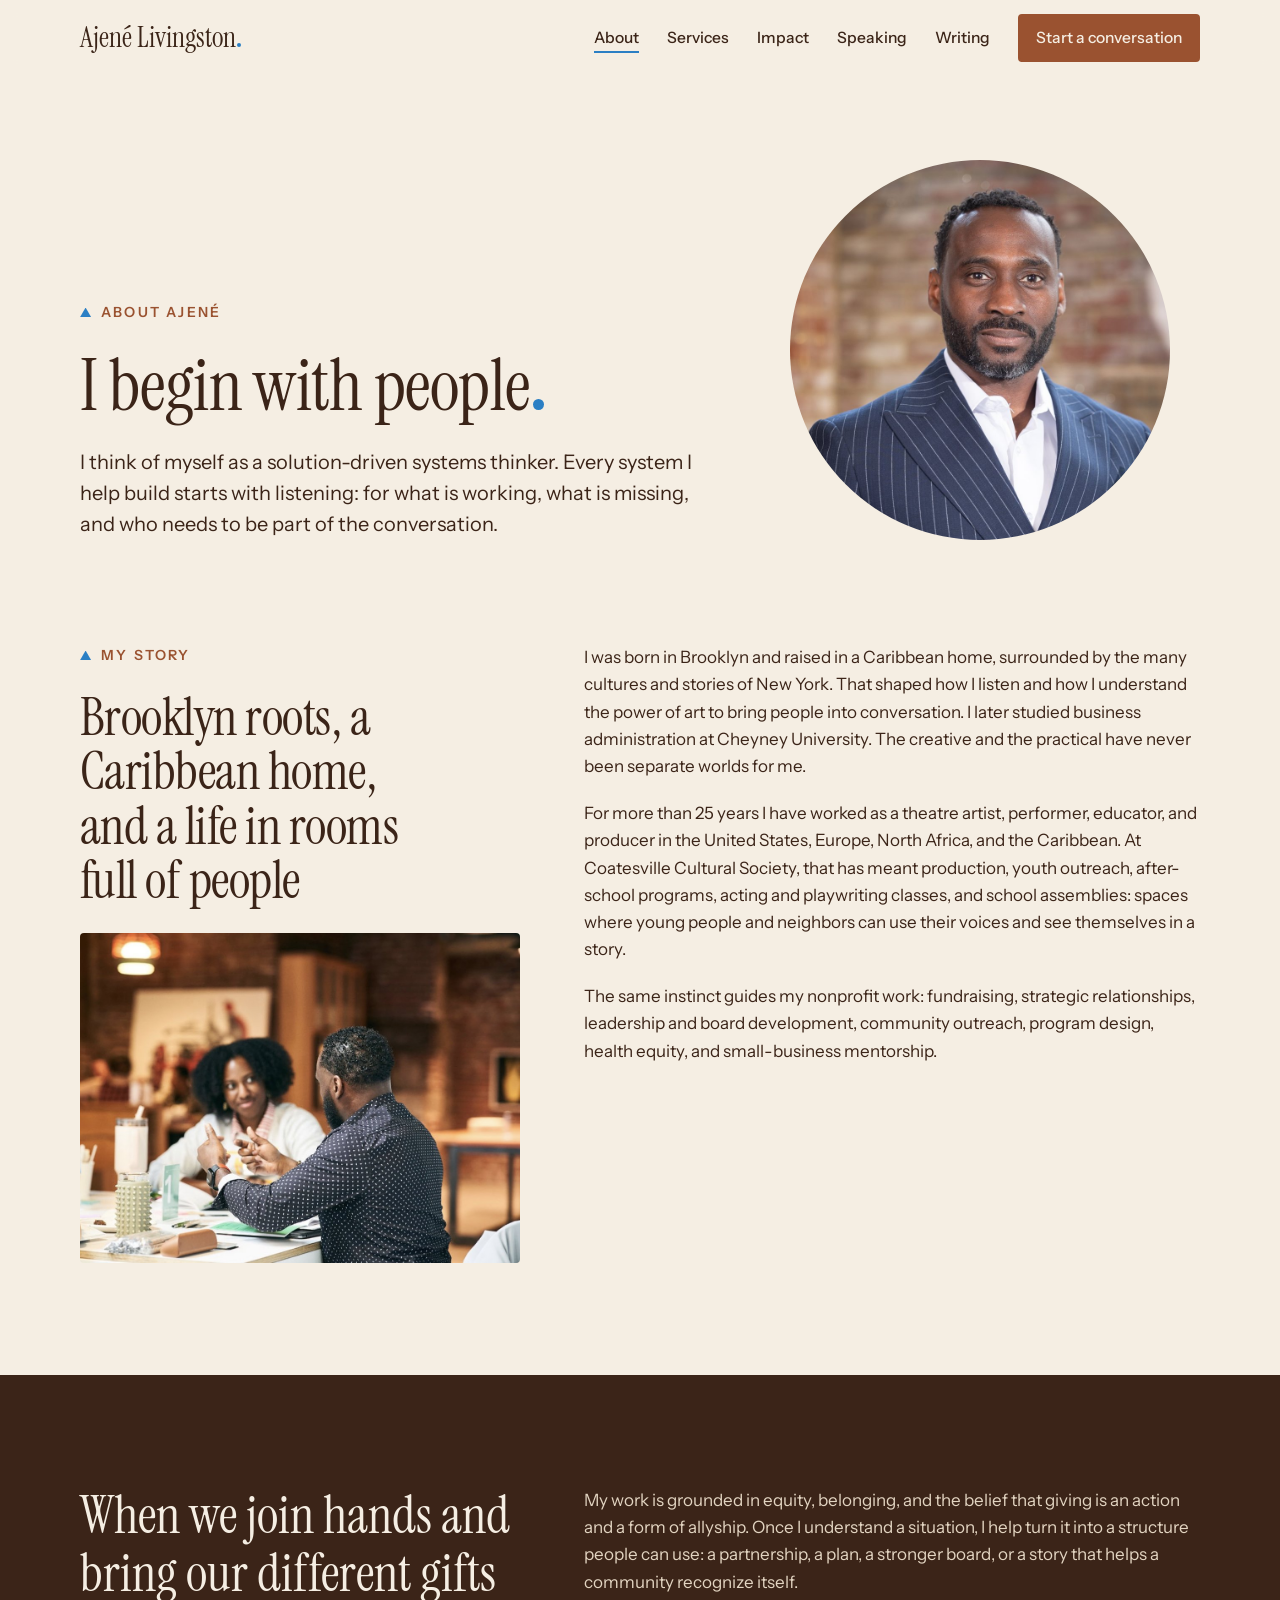
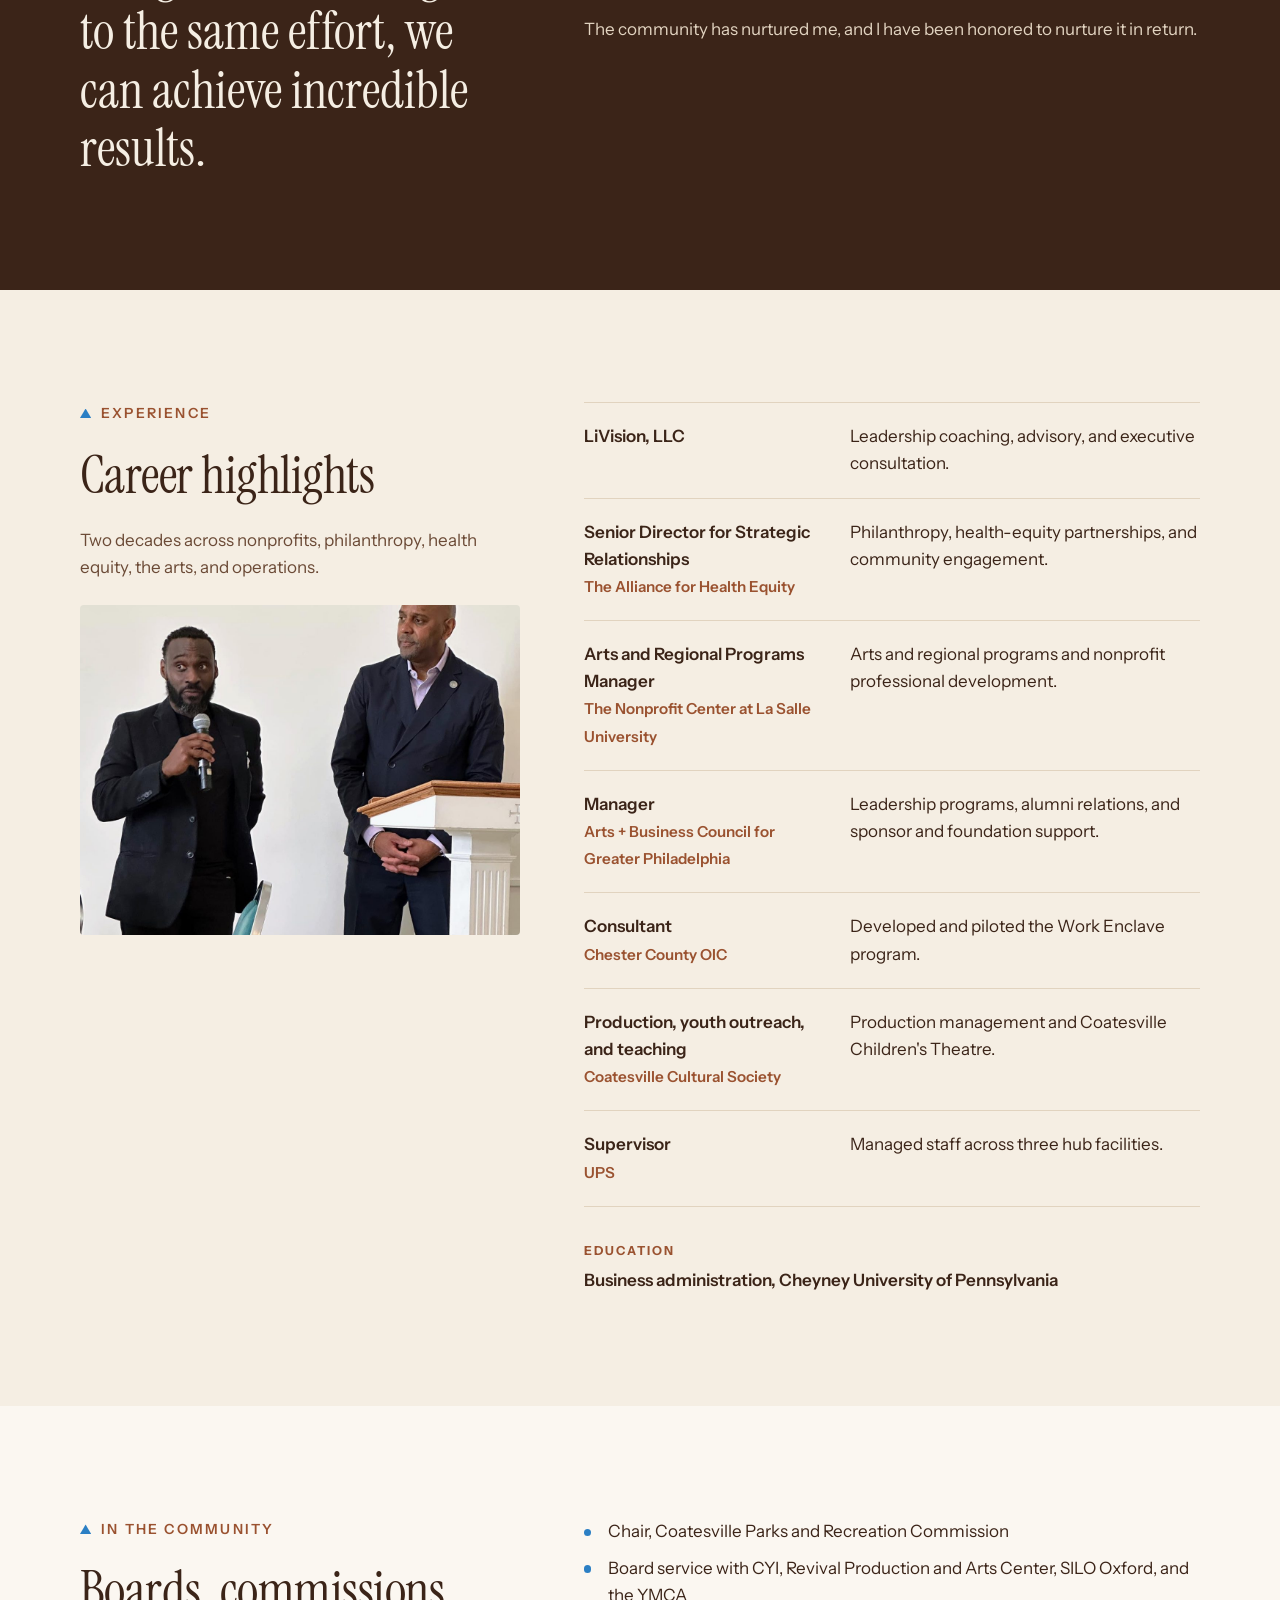
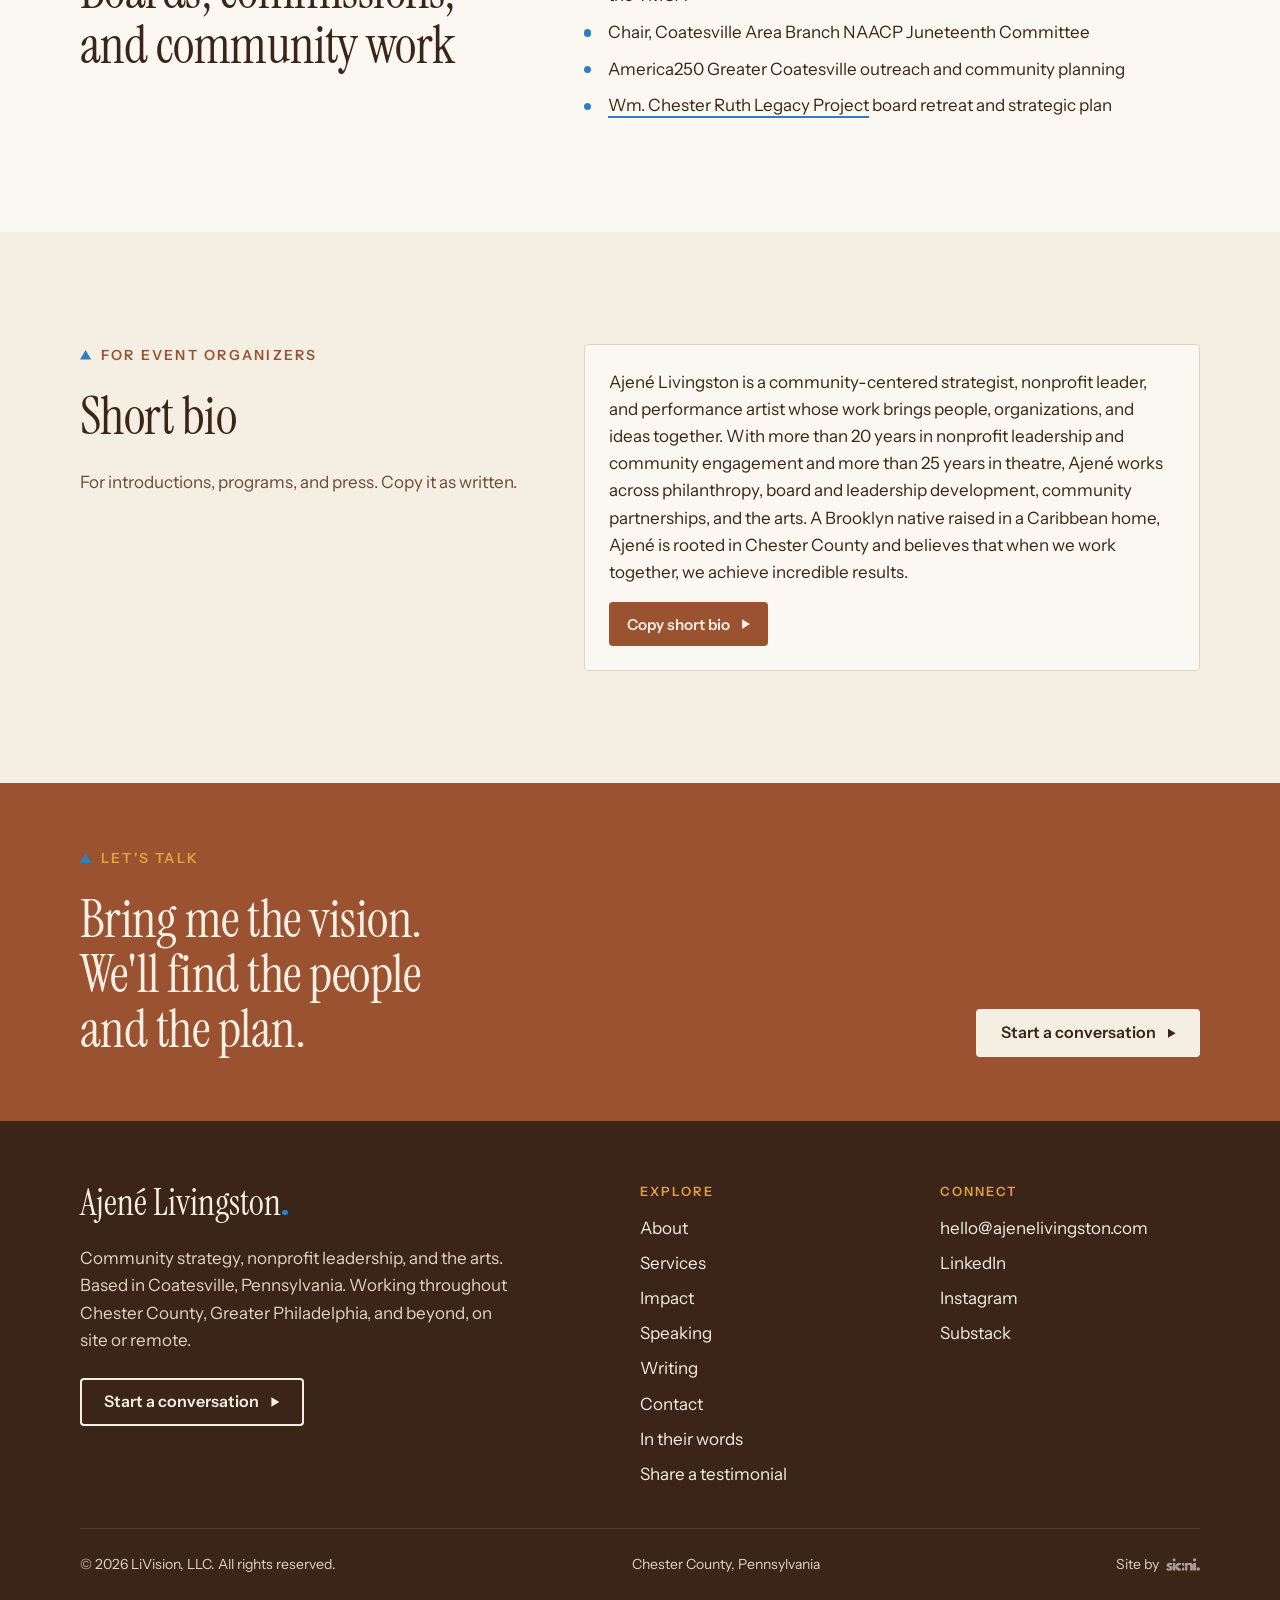
==== about.html @ 31f943c6 "In their words: a testimonials page with a lead letter and every published testimonial; links from e" ====
<!doctype html>
<html lang="en">
<head>
<meta charset="utf-8">
<title>About Ajené Livingston | Community Strategist, Nonprofit Leader and Theatre Artist</title>
<meta name="description" content="Born in Brooklyn and raised in a Caribbean home, Ajené Livingston brings 20+ years of nonprofit leadership and 25+ years in theatre to community and nonprofit work in Chester County and Greater Philadelphia.">
<link rel="canonical" href="https://ajenelivingston.com/about.html">
<meta property="og:title" content="About Ajené Livingston">
<meta property="og:description" content="Community strategist, nonprofit leader, and theatre artist based in Chester County, Pennsylvania.">
<meta property="og:url" content="https://ajenelivingston.com/about.html">
<meta name="viewport" content="width=device-width, initial-scale=1, viewport-fit=cover">
<meta property="og:type" content="website">
<meta property="og:site_name" content="Ajené Livingston">
<meta property="og:image" content="https://ajenelivingston.com/assets/og-image.jpg">
<meta name="twitter:card" content="summary_large_image">
<meta name="theme-color" content="#F5EEE3">
<link rel="icon" href="assets/favicon.svg" type="image/svg+xml">
<link rel="preconnect" href="https://fonts.googleapis.com">
<link rel="preconnect" href="https://fonts.gstatic.com" crossorigin>
<link rel="stylesheet" href="https://fonts.googleapis.com/css2?family=Instrument+Sans:wght@400;500;600;700&amp;family=Instrument+Serif:ital@0;1&amp;display=swap">
<link rel="stylesheet" href="assets/styles.css?v=20261022a">
</head>
<body>
<a class="skip-link" href="#main">Skip to main content</a>

<header class="site-header">
  <div class="wrap header-inner">
    <a class="brand" href="index.html" aria-label="Ajené Livingston, home">Ajené Livingston<span class="dot" aria-hidden="true"></span></a>
    <button class="nav-toggle" type="button" aria-expanded="false" aria-controls="site-nav"><span class="bars" aria-hidden="true"></span><span class="label">Menu</span></button>
    <nav id="site-nav" class="site-nav" aria-label="Main">
      <ul class="nav-list">
        <li><a href="about.html" aria-current="page">About</a></li>
        <li><a href="services.html">Services</a></li>
        <li><a href="impact.html">Impact</a></li>
        <li><a href="speaking.html">Speaking</a></li>
        <li><a href="writing.html">Writing</a></li>
        <li><a class="btn btn--small" href="contact.html">Start a conversation</a></li>
      </ul>
    </nav>
  </div>
</header>
<main id="main">
  <section class="page-hero" aria-labelledby="page-title">
    <div class="wrap inner">
      <div class="copy">
        <p class="eyebrow rise">About Ajené</p>
        <h1 id="page-title" class="rise rise-2">I begin with people<span class="dot" aria-hidden="true"></span></h1>
        <p class="lede rise rise-3">I think of myself as a solution-driven systems thinker. Every system I help build starts with listening: for what is working, what is missing, and who needs to be part of the conversation.</p>
      </div>
      <img class="photo photo--circle" src="assets/images/portrait-suit.jpg" width="900" height="900" alt="Portrait of Ajené Livingston in a navy pinstripe double-breasted suit against a brick wall.">
    </div>
  </section>

  <section class="section" style="padding-top: var(--space-4);" aria-labelledby="story-title">
    <div class="wrap two-col">
      <div class="stack">
        <p class="eyebrow">My story</p>
        <h2 id="story-title">Brooklyn roots, a Caribbean home, and a life in rooms full of people</h2>
        <img class="photo" src="assets/images/leadlab-coaching.jpg" width="1057" height="793" loading="lazy" style="aspect-ratio: 4 / 3;" alt="Ajené, seen from behind in a polka-dot shirt, talking with a smiling participant across a worktable during a LeadLab session.">
      </div>
      <div class="prose">
        <p>I was born in Brooklyn and raised in a Caribbean home, surrounded by the many cultures and stories of New York. That shaped how I listen and how I understand the power of art to bring people into conversation. I later studied business administration at Cheyney University. The creative and the practical have never been separate worlds for me.</p>
        <p>For more than 25 years I have worked as a theatre artist, performer, educator, and producer in the United States, Europe, North Africa, and the Caribbean. At Coatesville Cultural Society, that has meant production, youth outreach, after-school programs, acting and playwriting classes, and school assemblies: spaces where young people and neighbors can use their voices and see themselves in a story.</p>
        <p>The same instinct guides my nonprofit work: fundraising, strategic relationships, leadership and board development, community outreach, program design, health equity, and small-business mentorship.</p>
      </div>
    </div>
  </section>

  <section class="section on-dark" style="background: var(--mahogany); color: var(--on-dark);" aria-labelledby="belief-title">
    <div class="wrap two-col">
      <h2 id="belief-title" class="visually-hidden">What I believe</h2>
      <figure style="margin: 0;">
        <blockquote style="margin: 0;"><p class="pull">When we join hands and bring our different gifts to the same effort, we can achieve incredible results.</p></blockquote>
      </figure>
      <div class="prose" style="color: var(--on-dark-muted);">
        <p>My work is grounded in equity, belonging, and the belief that giving is an action and a form of allyship. Once I understand a situation, I help turn it into a structure people can use: a partnership, a plan, a stronger board, or a story that helps a community recognize itself.</p>
        <p>The community has nurtured me, and I have been honored to nurture it in return.</p>
      </div>
    </div>
  </section>

  <section class="section" aria-labelledby="career-title">
    <div class="wrap two-col">
      <div class="stack">
        <p class="eyebrow">Experience</p>
        <h2 id="career-title">Career highlights</h2>
        <p class="muted">Two decades across nonprofits, philanthropy, health equity, the arts, and operations.</p>
        <img class="photo" src="assets/images/community-mic.jpg" width="1200" height="900" loading="lazy" style="aspect-ratio: 4 / 3;" alt="Ajené speaking with a microphone at a community meeting, standing beside a colleague at the podium.">
      </div>
      <div>
      <ul class="roles" role="list">
        <li><span class="role">LiVision, LLC</span><span>Leadership coaching, advisory, and executive consultation.</span></li>
        <li><span class="role">Senior Director for Strategic Relationships<br><span class="org">The Alliance for Health Equity</span></span><span>Philanthropy, health-equity partnerships, and community engagement.</span></li>
        <li><span class="role">Arts and Regional Programs Manager<br><span class="org">The Nonprofit Center at La Salle University</span></span><span>Arts and regional programs and nonprofit professional development.</span></li>
        <li><span class="role">Manager<br><span class="org">Arts + Business Council for Greater Philadelphia</span></span><span>Leadership programs, alumni relations, and sponsor and foundation support.</span></li>
        <li><span class="role">Consultant<br><span class="org">Chester County OIC</span></span><span>Developed and piloted the Work Enclave program.</span></li>
        <li><span class="role">Production, youth outreach, and teaching<br><span class="org">Coatesville Cultural Society</span></span><span>Production management and Coatesville Children's Theatre.</span></li>
        <li><span class="role">Supervisor<br><span class="org">UPS</span></span><span>Managed staff across three hub facilities.</span></li>
      </ul>
      <h3 class="edu-title">Education</h3>
      <p class="edu">Business administration, Cheyney University of Pennsylvania</p>
      </div>
    </div>
  </section>

  <section class="section" style="background: var(--paper);" aria-labelledby="community-title">
    <div class="wrap two-col">
      <div class="stack">
        <p class="eyebrow">In the community</p>
        <h2 id="community-title">Boards, commissions, and community work</h2>
      </div>
      <ul class="check-list" role="list">
        <li>Chair, Coatesville Parks and Recreation Commission</li>
        <li>Board service with CYI, Revival Production and Arts Center, SILO Oxford, and the YMCA</li>
        <li>Chair, Coatesville Area Branch NAACP Juneteenth Committee</li>
        <li>America250 Greater Coatesville outreach and community planning</li>
        <li><a href="impact.html#wcrlp">Wm. Chester Ruth Legacy Project</a> board retreat and strategic plan</li>
      </ul>
    </div>
  </section>

  <section class="section section--tight" data-testimonials-section hidden aria-labelledby="t-title">
    <div class="wrap">
      <div class="t-layout">
        <div class="t-head">
          <p class="eyebrow">In their words</p>
          <h2 id="t-title">From the people in the room</h2>
        </div>
        <div data-testimonials="about" data-strict></div>
      </div>
    </div>
  </section>

  <section class="section" aria-labelledby="bio-title">
    <div class="wrap two-col">
      <div class="stack">
        <p class="eyebrow">For event organizers</p>
        <h2 id="bio-title">Short bio</h2>
        <p class="muted">For introductions, programs, and press. Copy it as written.</p>
      </div>
      <div class="copy-box">
        <p id="short-bio">Ajené Livingston is a community-centered strategist, nonprofit leader, and performance artist whose work brings people, organizations, and ideas together. With more than 20 years in nonprofit leadership and community engagement and more than 25 years in theatre, Ajené works across philanthropy, board and leadership development, community partnerships, and the arts. A Brooklyn native raised in a Caribbean home, Ajené is rooted in Chester County and believes that when we work together, we achieve incredible results.</p>
        <div class="actions">
          <button class="btn btn--small" type="button" data-copy="short-bio" data-status="bio-status">Copy short bio</button>
          <p class="copy-status" id="bio-status" role="status" aria-live="polite"></p>
        </div>
      </div>
    </div>
  </section>

  <section class="cta-band section--tight on-dark" aria-labelledby="cta-title">
    <div class="wrap inner">
      <div class="stack">
        <p class="eyebrow">Let's talk</p>
        <h2 id="cta-title">Bring me the vision. We'll find the people and the plan.</h2>
      </div>
      <a class="btn" href="contact.html">Start a conversation</a>
    </div>
  </section>
</main>
<footer class="site-footer on-dark">
  <div class="wrap">
    <div class="footer-grid">
      <div class="stack">
        <p class="footer-brand">Ajené Livingston<span class="dot" aria-hidden="true"></span></p>
        <p class="footer-note">Community strategy, nonprofit leadership, and the arts. Based in Coatesville, Pennsylvania. Working throughout Chester County, Greater Philadelphia, and beyond, on site or remote.</p>
        <p><a class="btn btn--outline" href="contact.html">Start a conversation</a></p>
      </div>
      <nav aria-label="Footer">
        <h2>Explore</h2>
        <ul class="footer-list">
          <li><a href="about.html">About</a></li>
          <li><a href="services.html">Services</a></li>
          <li><a href="impact.html">Impact</a></li>
          <li><a href="speaking.html">Speaking</a></li>
          <li><a href="writing.html">Writing</a></li>
          <li><a href="contact.html">Contact</a></li>
          <li><a href="testimonials.html">In their words</a></li>
          <li><a href="share.html">Share a testimonial</a></li>
        </ul>
      </nav>
      <div>
        <h2>Connect</h2>
        <ul class="footer-list">
          <li><a href="mailto:hello@ajenelivingston.com">hello@ajenelivingston.com</a></li>
          <li><a href="https://www.linkedin.com/in/ajen%C3%A9-livingston-2b1a8a161/">LinkedIn</a></li>
          <li><a href="https://www.instagram.com/ajene.livingston/">Instagram</a></li>
          <li><a href="https://substack.com/@ajenelivingston1">Substack</a></li>
        </ul>
      </div>
    </div>
    <div class="footer-legal">
      <p>© <span id="year">2026</span> LiVision, LLC. All rights reserved.</p>
      <p>Chester County, Pennsylvania</p>
      <p class="by-sc">Site by <img src="assets/images/siani-creates.png" alt="Siani Creates" width="35" height="13" loading="lazy"></p>
    </div>
  </div>
</footer>
<script src="assets/site.js?v=20261022a" defer></script>
<script src="assets/testimonials.js?v=20261022a" defer></script>
</body>
</html>
---- assets/styles.css ----
/* Ajené Livingston · site styles
   Layout: left-aligned editorial grid on cream; people in circles; one Lagoon dot per screen;
   mahogany bands for proof, clay for action. Single brand theme by design. */
:root {
  --cream: #F5EEE3;
  --paper: #FBF7F1;
  --sand: #EDE3D4;
  --line: #E1D3BF;
  --clay: #9A5230;
  --clay-deep: #7E4225;
  --marigold: #E2A33B;
  --mahogany: #3B2418;
  --ink: #3B2418;
  --muted: #6B4A36;
  --lagoon: #2B7FC4;
  --on-dark: #F5EEE3;
  --on-dark-muted: #E2D4C1;

  --font-display: "Instrument Serif", "Iowan Old Style", "Palatino Linotype", Georgia, serif;
  --font-text: "Instrument Sans", "Helvetica Neue", Arial, sans-serif;

  --step--1: 0.875rem;
  --step-0: 1.0625rem;
  --step-1: 1.25rem;
  --step-2: 1.5rem;
  --step-3: clamp(1.75rem, 1.4rem + 1.4vw, 2.25rem);
  --step-4: clamp(2.25rem, 1.6rem + 2.6vw, 3.25rem);
  --step-5: clamp(2.6rem, 1.7rem + 4vw, 4.5rem);

  --space-1: 0.5rem;
  --space-2: 1rem;
  --space-3: 1.5rem;
  --space-4: 2.5rem;
  --space-5: 4rem;
  --space-6: clamp(4rem, 3rem + 5vw, 7.5rem);

  --wrap: 1200px;
  --gutter: clamp(16px, 4vw, 40px);
  --radius: 4px;
  color-scheme: light;
}

*, *::before, *::after { box-sizing: border-box; }
html { scroll-behavior: smooth; -webkit-text-size-adjust: 100%; }
body {
  margin: 0;
  background: var(--cream);
  color: var(--ink);
  font-family: var(--font-text);
  font-size: var(--step-0);
  line-height: 1.6;
  text-rendering: optimizeLegibility;
}
img, video { max-width: 100%; height: auto; display: block; }
h1, h2, h3, h4 { margin: 0; font-weight: 400; text-wrap: balance; }
h1, h2 { font-family: var(--font-display); line-height: 1.05; letter-spacing: -0.01em; }
h1 { font-size: var(--step-5); }
h2 { font-size: var(--step-4); }
h3 { font-family: var(--font-text); font-size: var(--step-1); font-weight: 600; line-height: 1.3; }
p { margin: 0; max-width: 65ch; }
ul, ol { margin: 0; padding: 0; }
a { color: var(--ink); text-decoration-color: var(--lagoon); text-decoration-thickness: 2px; text-underline-offset: 5px; }
a:hover { color: var(--clay); }
:focus-visible { outline: 3px solid var(--lagoon); outline-offset: 3px; border-radius: 2px; }
.on-dark :focus-visible, .site-footer :focus-visible { outline-color: var(--marigold); }
.visually-hidden { position: absolute !important; width: 1px; height: 1px; padding: 0; margin: -1px; overflow: hidden; clip: rect(0 0 0 0); white-space: nowrap; border: 0; }

.wrap { width: 100%; max-width: var(--wrap); margin-inline: auto; padding-inline: var(--gutter); }
.section { padding-block: var(--space-6); }
.section--tight { padding-block: var(--space-5); }
.stack { display: flex; flex-direction: column; gap: var(--space-3); }
.lede { font-size: var(--step-1); line-height: 1.55; color: var(--ink); max-width: 60ch; }
.muted { color: var(--muted); }

/* The brand's period */
.dot { display: inline-block; width: 0.15em; height: 0.15em; border-radius: 50%; background: var(--lagoon); margin-left: 0.04em; vertical-align: baseline; }

/* Section marker: small Lagoon triangle + label */
.eyebrow {
  display: inline-flex; align-items: center; gap: 0.6rem;
  font-size: var(--step--1); font-weight: 600; letter-spacing: 0.16em; text-transform: uppercase; color: var(--clay);
}
.eyebrow::before {
  content: ""; width: 0.7rem; height: 0.6rem; background: var(--lagoon);
  clip-path: polygon(50% 0, 100% 100%, 0 100%); flex: none;
}
.on-dark .eyebrow { color: var(--marigold); }

/* Skip link */
.skip-link {
  position: absolute; left: var(--gutter); top: -100px; z-index: 100;
  background: var(--mahogany); color: var(--on-dark); padding: 0.75rem 1rem; text-decoration: none; font-weight: 600;
}
.skip-link:focus { top: calc(env(safe-area-inset-top, 0px) + 12px); color: var(--on-dark); }

/* Header */
.site-header {
  position: sticky; top: env(safe-area-inset-top, 0px); z-index: 50;
  background: rgba(245, 238, 227, 0.94);
  backdrop-filter: saturate(1.2) blur(8px);
  border-bottom: 1px solid transparent;
  transition: border-color 0.2s ease, box-shadow 0.2s ease;
}
.site-header.is-scrolled { border-bottom-color: var(--line); }
.header-inner { display: flex; align-items: center; justify-content: space-between; gap: var(--space-2); min-height: 76px; }
.brand { font-family: var(--font-display); font-size: 1.75rem; line-height: 1; text-decoration: none; color: var(--ink); white-space: nowrap; }
.brand:hover { color: var(--ink); }
.nav-list { display: flex; align-items: center; gap: 1.75rem; list-style: none; }
.nav-list a { text-decoration: none; font-weight: 500; font-size: 0.975rem; padding-block: 0.6rem; display: inline-block; }
.nav-list a[aria-current="page"], .nav-list a[aria-current="true"] { text-decoration: underline; text-decoration-color: var(--lagoon); text-decoration-thickness: 2px; text-underline-offset: 8px; }
.nav-toggle {
  display: none; align-items: center; gap: 0.5rem; min-height: 44px; padding: 0 0.9rem;
  background: transparent; border: 1px solid var(--line); color: var(--ink); font: 600 0.95rem var(--font-text); border-radius: var(--radius); cursor: pointer;
}
.nav-toggle .bars { width: 18px; height: 12px; position: relative; }
.nav-toggle .bars::before, .nav-toggle .bars::after { content: ""; position: absolute; left: 0; right: 0; height: 2px; background: currentColor; transition: transform 0.2s ease; }
.nav-toggle .bars::before { top: 1px; }
.nav-toggle .bars::after { bottom: 1px; }
.nav-toggle[aria-expanded="true"] .bars::before { transform: translateY(4px) rotate(45deg); }
.nav-toggle[aria-expanded="true"] .bars::after { transform: translateY(-5px) rotate(-45deg); }

@media (max-width: 920px) {
  .nav-toggle { display: inline-flex; }
  .site-nav { position: absolute; left: 0; right: 0; top: 100%; background: var(--cream); border-bottom: 1px solid var(--line); }
  .site-nav[data-open="false"] { display: none; }
  .nav-list { flex-direction: column; align-items: stretch; gap: 0; padding: 0.5rem var(--gutter) 1.25rem; }
  .nav-list a { display: block; padding-block: 0.85rem; border-bottom: 1px solid var(--line); }
  .nav-list li:last-child a { border-bottom: 0; }
  .nav-list .btn { margin-top: 1rem; justify-content: center; }
}

/* Buttons */
.btn {
  display: inline-flex; align-items: center; gap: 0.75rem; min-height: 48px; padding: 0 1.4rem;
  background: var(--clay); color: var(--on-dark); text-decoration: none; font-weight: 600; font-size: 1rem;
  border: 2px solid var(--clay); border-radius: var(--radius); cursor: pointer; font-family: var(--font-text);
  transition: background 0.2s ease, border-color 0.2s ease, transform 0.2s ease;
}
.btn::after { content: ""; width: 0.5rem; height: 0.6rem; background: currentColor; clip-path: polygon(0 0, 100% 50%, 0 100%); transition: transform 0.2s ease; }
.btn:hover { background: var(--clay-deep); border-color: var(--clay-deep); color: var(--on-dark); }
.btn:hover::after { transform: translateX(3px); }
.btn--outline { background: transparent; color: var(--ink); border-color: var(--ink); }
.btn--outline:hover { background: var(--ink); color: var(--on-dark); border-color: var(--ink); }
.on-dark .btn--outline { color: var(--on-dark); border-color: var(--on-dark); }
.on-dark .btn--outline:hover { background: var(--on-dark); color: var(--mahogany); }
.btn--small { min-height: 44px; padding: 0 1rem; font-size: 0.95rem; }
.text-link { font-weight: 600; }
.actions { display: flex; flex-wrap: wrap; align-items: center; gap: 1rem 1.5rem; }

/* Media placeholders: where photos and video go */
.media {
  position: relative; width: 100%; max-width: 100%; aspect-ratio: var(--ratio, 4 / 3);
  background: repeating-linear-gradient(135deg, var(--paper) 0 14px, var(--sand) 14px 15px);
  border: 2px dashed #C9AE8F; border-radius: var(--radius);
  display: flex; flex-direction: column; align-items: center; justify-content: center; gap: 0.4rem;
  padding: 1.25rem; text-align: center; color: var(--muted);
}
.media__tag { font-size: 0.75rem; font-weight: 700; letter-spacing: 0.18em; text-transform: uppercase; color: var(--clay); }
.media__desc { font-size: 0.9rem; line-height: 1.45; max-width: 34ch; }
.media__size { font-size: 0.78rem; font-variant-numeric: tabular-nums; }
.media--circle { border-radius: 50%; --ratio: 1 / 1; padding: 12%; }
.media--video { --ratio: 16 / 9; background: var(--mahogany); border-color: #6B4A36; color: var(--on-dark-muted); }
.media--video .media__tag { color: var(--marigold); }
.play {
  width: 72px; height: 72px; border-radius: 50%; border: 0; background: var(--cream); color: var(--mahogany);
  display: inline-flex; align-items: center; justify-content: center; cursor: pointer; margin-bottom: 0.5rem;
  transition: transform 0.2s ease, background 0.2s ease;
}
.play::before { content: ""; width: 20px; height: 24px; margin-left: 5px; background: currentColor; clip-path: polygon(0 0, 100% 50%, 0 100%); }
.play:hover { transform: scale(1.06); background: var(--marigold); }
.media__status { font-size: 0.85rem; color: var(--on-dark); min-height: 1.4em; }

/* Hero */
.hero { padding-block: clamp(2.5rem, 2rem + 4vw, 6rem) var(--space-6); }
.hero-grid { display: grid; grid-template-columns: minmax(0, 7fr) minmax(0, 5fr); gap: clamp(2rem, 5vw, 5rem); align-items: center; }
.hero h1 { font-size: clamp(2.5rem, 1.6rem + 3.6vw, 4.6rem); }
.hero-copy { display: flex; flex-direction: column; gap: var(--space-3); min-width: 0; }
.hero-media { position: relative; min-width: 0; }
.hero-media .media--circle { max-width: 460px; margin-inline: auto; }
.hero-badge {
  position: absolute; left: 0; bottom: 6%; background: var(--mahogany); color: var(--on-dark);
  padding: 0.9rem 1.1rem; max-width: 15rem; font-size: 0.9rem; line-height: 1.4; border-radius: var(--radius);
}
.hero-badge strong { display: block; font-family: var(--font-display); font-weight: 400; font-size: 2rem; line-height: 1; color: var(--marigold); }
@media (max-width: 860px) {
  .hero-grid { grid-template-columns: minmax(0, 1fr); }
  .hero-media .media--circle { max-width: 340px; }
}

/* Load sequence: one orchestrated moment */
@media (prefers-reduced-motion: no-preference) {
  .rise { animation: rise 0.7s cubic-bezier(.2,.7,.2,1) both; }
  .rise-2 { animation-delay: 0.08s; }
  .rise-3 { animation-delay: 0.16s; }
  .rise-4 { animation-delay: 0.24s; }
  .hero h1 .dot, .page-hero h1 .dot { animation: drop 0.6s cubic-bezier(.3,1.6,.5,1) 0.55s both; }
  .hero-media .media--circle { animation: grow 0.9s cubic-bezier(.2,.7,.2,1) 0.1s both; }
}
@keyframes rise { from { opacity: 0; transform: translateY(14px); } to { opacity: 1; transform: none; } }
@keyframes drop { from { transform: translateY(-0.8em) scale(0.4); } to { transform: none; } }
@keyframes grow { from { transform: scale(0.94); opacity: 0.4; } to { transform: none; opacity: 1; } }

/* Opening screen: wordmark on cream, then the homepage */
html.intro-on { overflow: hidden; }
.intro-on .rise, .intro-on .hero h1 .dot, .intro-on .hero-media .media--circle { animation-play-state: paused; }
.intro {
  position: fixed; inset: 0; z-index: 200; background: var(--cream);
  display: flex; align-items: center; justify-content: center; padding-inline: 16px;
  transition: opacity 0.6s ease, transform 0.7s cubic-bezier(.7,0,.3,1);
}
.intro__mark {
  margin: 0; max-width: none; font-family: var(--font-display); font-size: clamp(2.6rem, 1.4rem + 6vw, 6.5rem);
  line-height: 1; letter-spacing: -0.01em; color: var(--ink); white-space: nowrap; opacity: 0; transform: translateY(16px);
}
.intro__dot {
  display: inline-block; width: 0.15em; height: 0.15em; border-radius: 50%; background: var(--lagoon);
  margin-left: 0.05em; opacity: 0; transform: translateY(-1.2em) scale(0.3);
}
.intro--go .intro__mark { animation: rise 0.8s cubic-bezier(.2,.7,.2,1) forwards; }
.intro--go .intro__dot { animation: dropin 0.55s cubic-bezier(.3,1.6,.5,1) 0.75s forwards; }
.intro--out { opacity: 0; transform: translateY(-4%); }
@keyframes dropin { from { opacity: 1; transform: translateY(-1.2em) scale(0.3); } to { opacity: 1; transform: none; } }
@media (prefers-reduced-motion: reduce) {
  .intro__mark, .intro__dot { opacity: 1; transform: none; }
  .intro--out { transform: none; }
}

/* Proof band */
.proof { background: var(--mahogany); color: var(--on-dark); padding-block: var(--space-5); }
.proof-grid { display: grid; grid-template-columns: repeat(4, minmax(0, 1fr)); gap: var(--space-4); }
.stat { display: flex; flex-direction: column; gap: 0.5rem; border-top: 1px solid #6B4A36; padding-top: 1.25rem; }
.stat__num { font-family: var(--font-display); font-size: clamp(2.75rem, 2rem + 2.5vw, 4rem); line-height: 1; color: var(--marigold); font-variant-numeric: tabular-nums; }
.stat__label { font-size: 0.95rem; line-height: 1.45; color: var(--on-dark-muted); }
@media (max-width: 860px) { .proof-grid { grid-template-columns: repeat(2, minmax(0, 1fr)); } }
@media (max-width: 460px) { .proof-grid { grid-template-columns: minmax(0, 1fr); } }

/* Section head */
.section-head { display: flex; flex-direction: column; gap: var(--space-2); margin-bottom: var(--space-4); max-width: 46rem; }

/* Tabs */
.tabs { display: grid; grid-template-columns: minmax(0, 5fr) minmax(0, 7fr); gap: clamp(1.5rem, 4vw, 4rem); align-items: start; }
.tablist { display: flex; flex-direction: column; border-top: 1px solid var(--line); }
.tab {
  text-align: left; background: transparent; border: 0; border-bottom: 1px solid var(--line); padding: 1.25rem 0.25rem;
  font: 400 var(--step-3) / 1.15 var(--font-display); color: var(--muted); cursor: pointer; display: flex; align-items: baseline; gap: 0.9rem;
  transition: color 0.2s ease;
}
.tab .tab__num { font: 600 0.8rem var(--font-text); letter-spacing: 0.12em; color: var(--clay); min-width: 1.6rem; }
.tab:hover { color: var(--ink); }
.tab[aria-selected="true"] { color: var(--ink); }
.tab[aria-selected="true"]::after { content: ""; width: 0.3em; height: 0.3em; border-radius: 50%; background: var(--lagoon); margin-left: auto; align-self: center; flex: none; }
.tabpanel { background: var(--paper); border: 1px solid var(--line); border-radius: var(--radius); padding: clamp(1.5rem, 3vw, 2.5rem); display: flex; flex-direction: column; gap: var(--space-3); min-width: 0; }
.tabpanel h3 { font-family: var(--font-display); font-weight: 400; font-size: var(--step-3); }
.tag-row { display: flex; flex-wrap: wrap; gap: 0.5rem; list-style: none; }
.tag { font-size: 0.82rem; font-weight: 600; padding: 0.3rem 0.7rem; border: 1px solid var(--line); border-radius: 999px; background: var(--cream); color: var(--muted); }
@media (max-width: 860px) { .tabs { grid-template-columns: minmax(0, 1fr); } }

/* Thread note (arts as method) */
.thread { display: grid; grid-template-columns: minmax(0, 1fr) minmax(0, 1fr); gap: clamp(2rem, 5vw, 5rem); align-items: center; }
@media (max-width: 860px) { .thread { grid-template-columns: minmax(0, 1fr); } }

/* Process steps: a real sequence, so numbered */
.steps { list-style: none; display: grid; grid-template-columns: repeat(4, minmax(0, 1fr)); gap: var(--space-3); counter-reset: step; }
.steps li { counter-increment: step; display: flex; flex-direction: column; gap: 0.6rem; padding-top: 1.25rem; border-top: 2px solid var(--ink); }
.steps li::before { content: counter(step); font: 400 var(--step-3) / 1 var(--font-display); color: var(--clay); }
.steps h3 { font-size: var(--step-1); }
@media (max-width: 920px) { .steps { grid-template-columns: repeat(2, minmax(0, 1fr)); } }
@media (max-width: 520px) { .steps { grid-template-columns: minmax(0, 1fr); } }

/* Cards */
.card-grid { display: grid; grid-template-columns: repeat(3, minmax(0, 1fr)); gap: var(--space-3); }
@media (max-width: 920px) { .card-grid { grid-template-columns: repeat(2, minmax(0, 1fr)); } }
@media (max-width: 600px) { .card-grid { grid-template-columns: minmax(0, 1fr); } }
.card { display: flex; flex-direction: column; gap: 1rem; min-width: 0; }
.card h3 a { text-decoration: none; }
.card h3 a:hover { text-decoration: underline; text-decoration-color: var(--lagoon); }
.card__org { font-size: var(--step--1); font-weight: 600; letter-spacing: 0.06em; color: var(--clay); }

/* Quote */
.quote { display: grid; grid-template-columns: minmax(0, 1fr); gap: var(--space-3); max-width: 52rem; }
.quote blockquote { margin: 0; font-family: var(--font-display); font-size: var(--step-4); line-height: 1.12; }
.quote figcaption { font-size: 0.95rem; color: var(--muted); }
.placeholder-text { background: var(--sand); border: 1px dashed #C9AE8F; padding: 0 0.3em; border-radius: 3px; color: var(--muted); font-style: normal; }

/* CTA band */
.cta-band { background: var(--clay); color: var(--on-dark); }
.cta-band .inner { display: flex; flex-wrap: wrap; align-items: flex-end; justify-content: space-between; gap: var(--space-3); }
.cta-band h2 { max-width: 20ch; }
.cta-band .btn { background: var(--cream); color: var(--mahogany); border-color: var(--cream); }
.cta-band .btn:hover { background: var(--mahogany); color: var(--on-dark); border-color: var(--mahogany); }
.cta-band :focus-visible { outline-color: var(--cream); }

/* Footer */
.site-footer { background: var(--mahogany); color: var(--on-dark); padding-block: var(--space-5) var(--space-4); }
.site-footer a { color: var(--on-dark); }
.site-footer a:hover { color: var(--marigold); }
.footer-grid { display: grid; grid-template-columns: minmax(0, 2fr) minmax(0, 1fr) minmax(0, 1fr); gap: var(--space-4); }
.footer-brand { font-family: var(--font-display); font-size: 2.25rem; line-height: 1; }
.footer-grid h2 { font-family: var(--font-text); font-size: 0.8rem; font-weight: 600; letter-spacing: 0.16em; text-transform: uppercase; color: var(--marigold); margin-bottom: 1rem; }
.footer-note { color: var(--on-dark-muted); max-width: 40ch; }
.footer-list { list-style: none; display: flex; flex-direction: column; gap: 0.5rem; }
.footer-list a { text-decoration: none; }
.footer-list a:hover { text-decoration: underline; }
.footer-legal { margin-top: var(--space-4); padding-top: var(--space-3); border-top: 1px solid #5A3B2B; display: flex; flex-wrap: wrap; justify-content: space-between; gap: 1rem; font-size: 0.875rem; color: var(--on-dark-muted); }
@media (max-width: 760px) { .footer-grid { grid-template-columns: minmax(0, 1fr); } }

/* Inner page hero */
.page-hero { padding-block: clamp(2.5rem, 2rem + 4vw, 5.5rem) var(--space-5); }
.page-hero .inner { display: grid; grid-template-columns: minmax(0, 7fr) minmax(0, 5fr); gap: clamp(2rem, 5vw, 5rem); align-items: end; }
.page-hero .copy { display: flex; flex-direction: column; gap: var(--space-3); min-width: 0; }
@media (max-width: 860px) { .page-hero .inner { grid-template-columns: minmax(0, 1fr); } }

/* Jump links */
.jump { display: flex; flex-wrap: wrap; gap: 0.75rem; list-style: none; }
.jump a { display: inline-flex; align-items: center; min-height: 44px; padding: 0 1rem; border: 1px solid var(--line); border-radius: 999px; text-decoration: none; font-weight: 600; font-size: 0.95rem; background: var(--paper); }
.jump a:hover { border-color: var(--clay); color: var(--clay); }

/* Service blocks */
.service { display: grid; grid-template-columns: minmax(0, 4fr) minmax(0, 8fr); gap: clamp(1.5rem, 5vw, 5rem); padding-block: var(--space-5); border-top: 1px solid var(--line); scroll-margin-top: 96px; }
.service__head { display: flex; flex-direction: column; gap: 1rem; position: sticky; top: 110px; align-self: start; }
.service__head h2 { font-size: var(--step-4); }
.service__body { display: flex; flex-direction: column; gap: var(--space-3); min-width: 0; }
.pair { display: grid; grid-template-columns: minmax(0, 1fr) minmax(0, 1fr); gap: var(--space-3); }
.pair h3 { font-size: var(--step--1); letter-spacing: 0.14em; text-transform: uppercase; color: var(--clay); margin-bottom: 0.5rem; }
.package { background: var(--mahogany); color: var(--on-dark); padding: 1.25rem 1.5rem; border-radius: var(--radius); display: flex; flex-wrap: wrap; align-items: center; justify-content: space-between; gap: 0.5rem 1.5rem; }
.package .label { font-size: 0.78rem; font-weight: 700; letter-spacing: 0.16em; text-transform: uppercase; color: var(--marigold); }
.package__text { display: flex; flex-direction: column; gap: 0.3rem; }
.package .name { font-family: var(--font-display); font-size: var(--step-2); line-height: 1.15; }
@media (max-width: 860px) {
  .service { grid-template-columns: minmax(0, 1fr); }
  .service__head { position: static; }
  .pair { grid-template-columns: minmax(0, 1fr); }
}

/* Disclosure (accordions) */
.disclosure { border-top: 1px solid var(--line); }
.disclosure:last-of-type { border-bottom: 1px solid var(--line); }
.disclosure summary {
  list-style: none; cursor: pointer; display: flex; align-items: center; justify-content: space-between; gap: 1rem;
  padding-block: 1.1rem; font-weight: 600; font-size: var(--step-1); min-height: 44px;
}
.disclosure summary::-webkit-details-marker { display: none; }
.disclosure summary::after {
  content: ""; width: 0.75rem; height: 0.65rem; background: var(--clay); flex: none;
  clip-path: polygon(0 0, 100% 0, 50% 100%); transition: transform 0.2s ease;
}
.disclosure[open] summary::after { transform: rotate(180deg); background: var(--lagoon); }
.disclosure .disclosure__body { padding-bottom: 1.4rem; display: flex; flex-direction: column; gap: 1rem; }
.check-list { list-style: none; display: flex; flex-direction: column; gap: 0.6rem; }
.check-list li { position: relative; padding-left: 1.5rem; }
.check-list li::before { content: ""; position: absolute; left: 0; top: 0.62em; width: 0.45rem; height: 0.45rem; border-radius: 50%; background: var(--lagoon); }

.facts { margin: 0; display: grid; grid-template-columns: minmax(0, 1fr); gap: 0.75rem; }
.facts div { display: grid; grid-template-columns: 7rem minmax(0, 1fr); gap: 1rem; }
.facts dt { font-size: 0.78rem; font-weight: 700; letter-spacing: 0.14em; text-transform: uppercase; color: var(--clay); padding-top: 0.2em; }
.facts dd { margin: 0; }

/* Filters + cases */
.filters { display: flex; flex-wrap: wrap; gap: 0.6rem; margin-bottom: var(--space-2); }
.chip {
  min-height: 44px; padding: 0 1.1rem; border-radius: 999px; border: 1px solid var(--line); background: var(--paper);
  color: var(--ink); font: 600 0.95rem var(--font-text); cursor: pointer; transition: background 0.2s ease, border-color 0.2s ease;
}
.chip:hover { border-color: var(--clay); }
.chip[aria-pressed="true"] { background: var(--mahogany); border-color: var(--mahogany); color: var(--on-dark); }
.result-count { font-size: 0.95rem; color: var(--muted); margin-bottom: var(--space-4); }
.cases { display: grid; grid-template-columns: repeat(2, minmax(0, 1fr)); gap: var(--space-5) var(--space-4); list-style: none; }
.case { display: flex; flex-direction: column; gap: 1rem; min-width: 0; }
.case h2 { font-size: var(--step-3); }
.case .disclosure summary { font-size: 1rem; }
@media (max-width: 760px) { .cases { grid-template-columns: minmax(0, 1fr); } }
.case-list { list-style: none; display: flex; flex-direction: column; gap: var(--space-6); }
.case--feature { display: grid; grid-template-columns: minmax(0, 5fr) minmax(0, 7fr); gap: clamp(1.5rem, 5vw, 4.5rem); align-items: start; scroll-margin-top: 110px; }
.case--feature:nth-child(even) > .media { order: 2; }
.case__body { display: flex; flex-direction: column; gap: 1rem; min-width: 0; }
.case__body h2 { font-size: var(--step-4); }
.case__result { display: flex; align-items: baseline; gap: 1rem; padding-block: 1rem; border-block: 1px solid var(--line); max-width: none; }
.case__num { font-family: var(--font-display); font-size: clamp(2.4rem, 1.8rem + 2vw, 3.4rem); line-height: 1; color: var(--clay); flex: none; font-variant-numeric: tabular-nums; }
.case__body .disclosure h3 { font-size: var(--step-0); margin-top: 0.5rem; }
.program-grid { display: grid; grid-template-columns: repeat(3, minmax(0, 1fr)); gap: 1.25rem; }
.program-grid > div { background: var(--cream); border: 1px solid var(--line); border-radius: var(--radius); padding: 1rem 1.1rem; display: flex; flex-direction: column; gap: 0.4rem; }
.program-grid h3 { color: var(--clay); font-size: 0.8rem !important; letter-spacing: 0.14em; text-transform: uppercase; margin: 0 !important; }
.program-grid p { font-size: 0.95rem; }
.calendar { list-style: none; display: flex; flex-direction: column; }
.calendar li { display: grid; grid-template-columns: 6.5rem minmax(0, 12rem) minmax(0, 1fr); gap: 0.5rem 1.25rem; padding-block: 0.8rem; border-top: 1px solid var(--line); align-items: baseline; }
.calendar li:last-child { border-bottom: 1px solid var(--line); }
.calendar__when { font-size: 0.8rem; font-weight: 700; letter-spacing: 0.12em; text-transform: uppercase; color: var(--clay); }
.calendar__what { font-weight: 600; }
.calendar__note { color: var(--muted); font-size: 0.95rem; }
.card-grid .card[id] { scroll-margin-top: 110px; padding-top: 1.25rem; border-top: 2px solid var(--ink); }
@media (max-width: 860px) {
  .case--feature { grid-template-columns: minmax(0, 1fr); }
  .case--feature:nth-child(even) > .media { order: 0; }
  .program-grid { grid-template-columns: minmax(0, 1fr); }
  .calendar li { grid-template-columns: minmax(0, 1fr); gap: 0.15rem; }
}

/* About */
.prose { display: flex; flex-direction: column; gap: 1.25rem; }
.prose p { max-width: 62ch; }
.two-col { display: grid; grid-template-columns: minmax(0, 5fr) minmax(0, 7fr); gap: clamp(2rem, 5vw, 5rem); align-items: start; }
@media (max-width: 860px) { .two-col { grid-template-columns: minmax(0, 1fr); } }
.roles { list-style: none; display: flex; flex-direction: column; }
.roles li { display: grid; grid-template-columns: minmax(0, 2fr) minmax(0, 3fr); gap: 1rem 2rem; padding-block: 1.25rem; border-top: 1px solid var(--line); }
.roles li:last-child { border-bottom: 1px solid var(--line); }
.roles .role { font-weight: 600; }
.roles .org { color: var(--clay); font-size: 0.95rem; }
.edu-title { font-size: 0.78rem; font-weight: 700; letter-spacing: 0.16em; text-transform: uppercase; color: var(--clay); margin: 2.25rem 0 0.5rem; font-family: var(--font-text); }
.edu { margin: 0; font-weight: 600; }
@media (max-width: 640px) { .roles li { grid-template-columns: minmax(0, 1fr); gap: 0.4rem; } }
.pull { font-family: var(--font-display); font-size: var(--step-4); line-height: 1.12; margin: 0; max-width: 22ch; }

/* Copy box */
.copy-box { background: var(--paper); border: 1px solid var(--line); border-radius: var(--radius); padding: 1.5rem; display: flex; flex-direction: column; gap: 1rem; }
.copy-box p { max-width: none; }
.copy-status { font-size: 0.9rem; color: var(--muted); min-height: 1.4em; }

/* Table */
.table-scroll { overflow-x: auto; border: 1px solid var(--line); border-radius: var(--radius); background: var(--paper); }
table { width: 100%; border-collapse: collapse; min-width: 560px; font-size: 0.975rem; }
th, td { text-align: left; padding: 0.9rem 1.1rem; border-bottom: 1px solid var(--line); vertical-align: top; }
th { font-size: 0.78rem; letter-spacing: 0.14em; text-transform: uppercase; color: var(--clay); font-weight: 700; }
tr:last-child td { border-bottom: 0; }

/* Form */
.form-grid { display: grid; grid-template-columns: minmax(0, 7fr) minmax(0, 4fr); gap: clamp(2rem, 5vw, 5rem); align-items: start; }
@media (max-width: 900px) { .form-grid { grid-template-columns: minmax(0, 1fr); } }
form { display: flex; flex-direction: column; gap: 1.5rem; }
.field-row { display: grid; grid-template-columns: minmax(0, 1fr) minmax(0, 1fr); gap: 1.5rem; }
@media (max-width: 600px) { .field-row { grid-template-columns: minmax(0, 1fr); } }
.field { display: flex; flex-direction: column; gap: 0.45rem; }
label, legend { font-weight: 600; font-size: 0.975rem; }
.hint { font-size: 0.875rem; color: var(--muted); font-weight: 400; }
input[type="text"], input[type="email"], select, textarea {
  width: 100%; min-height: 48px; padding: 0.7rem 0.9rem; font: 400 1rem var(--font-text); color: var(--ink);
  background: var(--paper); border: 1.5px solid #B99D80; border-radius: var(--radius);
}
textarea { min-height: 160px; resize: vertical; line-height: 1.5; }
input:focus-visible, select:focus-visible, textarea:focus-visible { outline: 3px solid var(--lagoon); outline-offset: 1px; border-color: var(--ink); }
[aria-invalid="true"] { border-color: #A3281B !important; }
.error { font-size: 0.9rem; color: #A3281B; font-weight: 600; min-height: 0; }
fieldset { border: 0; margin: 0; padding: 0; display: flex; flex-direction: column; gap: 0.75rem; }
.choice-grid { display: flex; flex-wrap: wrap; gap: 0.6rem; }
.choice { position: relative; }
.choice input { position: absolute; opacity: 0; width: 1px; height: 1px; }
.choice span {
  display: inline-flex; align-items: center; gap: 0.5rem; min-height: 44px; padding: 0 1rem; border: 1.5px solid #B99D80; border-radius: 999px;
  background: var(--paper); font-weight: 500; font-size: 0.95rem; cursor: pointer; transition: background 0.15s ease;
}
.choice span::before { content: ""; width: 0.6rem; height: 0.6rem; border-radius: 50%; border: 1.5px solid var(--muted); flex: none; }
.choice input:checked + span { background: var(--mahogany); border-color: var(--mahogany); color: var(--on-dark); }
.choice input:checked + span::before { background: var(--lagoon); border-color: var(--lagoon); }
.choice input:focus-visible + span { outline: 3px solid var(--lagoon); outline-offset: 2px; }
.form-status { padding: 1rem 1.25rem; border-radius: var(--radius); font-weight: 600; }
.form-status[data-state="error"] { background: #F6E1DA; color: #7A1F15; }
.form-status[data-state="success"] { background: var(--mahogany); color: var(--on-dark); }
.preview-note { font-size: 0.85rem; color: var(--muted); }
.aside-card { background: var(--paper); border: 1px solid var(--line); border-radius: var(--radius); padding: 1.75rem; display: flex; flex-direction: column; gap: 1.25rem; }
.aside-card h2 { font-size: var(--step-3); }
.contact-line { display: flex; flex-wrap: wrap; align-items: center; gap: 0.75rem; }
.contact-line code { font: 600 1rem var(--font-text); background: var(--cream); padding: 0.35rem 0.6rem; border-radius: 3px; user-select: all; }
.next-steps { list-style: none; counter-reset: n; display: flex; flex-direction: column; gap: 1rem; }
.next-steps li { counter-increment: n; display: grid; grid-template-columns: 2rem minmax(0, 1fr); gap: 0.75rem; }
.next-steps li::before { content: counter(n); font: 400 1.6rem/1 var(--font-display); color: var(--clay); }

/* Published writing */
.pub { display: grid; grid-template-columns: minmax(0, 4fr) minmax(0, 7fr); gap: clamp(2rem, 5vw, 5rem); align-items: start; }
.pub__cover { width: 100%; max-width: 380px; height: auto; border-radius: 3px; box-shadow: 0 18px 40px rgba(59, 36, 24, 0.22), 0 2px 6px rgba(59, 36, 24, 0.12); justify-self: center; }
.pub__media { display: flex; flex-direction: column; gap: var(--space-3); align-items: center; min-width: 0; }
.pub__moments { margin: 0; width: 100%; max-width: 380px; }
.pub__moments-row { display: grid; grid-template-columns: 0.7625fr 1.524fr; gap: 0.75rem; }
.pub__moments img { width: 100%; height: auto; border-radius: var(--radius); display: block; }
.pub__moments figcaption { margin-top: 0.6rem; font-size: 0.85rem; }
.pub__body { display: flex; flex-direction: column; gap: 1.25rem; min-width: 0; }
.pub__body h2 { font-size: var(--step-4); }
.pub__book { font-size: var(--step-1); line-height: 1.5; }
.pub__book cite { font-style: italic; }
.pub__quote { margin: 0; padding: 0.25rem 0 0.25rem 1.25rem; border-left: 3px solid var(--lagoon); }
.pub__quote blockquote { margin: 0; font-family: var(--font-display); font-size: var(--step-3); line-height: 1.15; }
.pub__quote figcaption { font-size: 0.85rem; color: var(--muted); margin-top: 0.4rem; }
@media (max-width: 860px) { .pub { grid-template-columns: minmax(0, 1fr); } .pub__cover { max-width: 280px; } }

.print-strip { display: grid; grid-template-columns: 140px minmax(0, 1fr); gap: clamp(1.25rem, 4vw, 3rem); align-items: center; padding: clamp(1.25rem, 3vw, 2rem); background: var(--paper); border: 1px solid var(--line); border-radius: var(--radius); }
.print-strip img { width: 100%; height: auto; border-radius: 2px; box-shadow: 0 10px 24px rgba(59, 36, 24, 0.2); }
.print-strip h2 { font-size: var(--step-3); }
.print-strip h2 cite { font-style: italic; }
@media (max-width: 560px) { .print-strip { grid-template-columns: 96px minmax(0, 1fr); align-items: start; } }

/* RAPPORT framework */
.rapport-band { background: var(--mahogany); color: var(--on-dark); }
.rapport { display: flex; flex-direction: column; gap: var(--space-3); }
.rapport__letters { display: grid; grid-template-columns: repeat(7, minmax(0, 1fr)); gap: 0.5rem; }
.rapport__tab {
  min-height: 72px; background: transparent; border: 1px solid #6B4A36; border-radius: var(--radius); color: var(--on-dark-muted);
  font: 400 clamp(2rem, 1.4rem + 2.6vw, 3.5rem) / 1 var(--font-display); cursor: pointer; position: relative;
  transition: background 0.2s ease, color 0.2s ease, border-color 0.2s ease, transform 0.2s ease;
}
.rapport__tab:hover { border-color: var(--marigold); color: var(--on-dark); }
.rapport__tab[aria-selected="true"] { background: var(--cream); color: var(--mahogany); border-color: var(--cream); }
.rapport__tab[aria-selected="true"]::after { content: ""; position: absolute; left: 50%; bottom: 10px; width: 7px; height: 7px; margin-left: -3.5px; border-radius: 50%; background: var(--lagoon); }
.rapport__tab:focus-visible { outline: 3px solid var(--marigold); outline-offset: 3px; }
.rapport__panel { border-top: 1px solid #6B4A36; padding-top: var(--space-3); display: flex; flex-direction: column; gap: 0.6rem; }
.rapport__panel h3 { font-family: var(--font-display); font-weight: 400; font-size: var(--step-4); color: var(--marigold); }
.rapport__panel p { font-size: var(--step-2); line-height: 1.4; color: var(--on-dark); }
.rapport__panel:focus-visible { outline: 3px solid var(--marigold); }
@media (prefers-reduced-motion: no-preference) {
  .rapport__panel:not([hidden]) { animation: rise 0.4s cubic-bezier(.2,.7,.2,1); }
}

/* Speaking formats */
.formats { display: flex; flex-wrap: wrap; gap: 0.6rem; list-style: none; }
.formats li { padding: 0.55rem 1rem; border-radius: 999px; background: var(--mahogany); color: var(--on-dark); font-weight: 600; font-size: 0.95rem; }

@media (prefers-reduced-motion: reduce) {
  *, *::before, *::after { animation-duration: 0.01ms !important; animation-iteration-count: 1 !important; transition-duration: 0.01ms !important; scroll-behavior: auto !important; }
}

/* Press */
.press { display: grid; grid-template-columns: minmax(0, 5fr) minmax(0, 7fr); gap: clamp(2rem, 5vw, 5rem); align-items: start; }
.press__feature { margin: 0; background: var(--mahogany); color: var(--on-dark); padding: clamp(1.75rem, 4vw, 3rem); border-radius: var(--radius); display: flex; flex-direction: column; gap: 1rem; }
.press__feature blockquote { margin: 0; font-family: var(--font-display); font-size: clamp(3rem, 2rem + 4vw, 5rem); line-height: 1; color: var(--marigold); }
.press__feature figcaption { color: var(--on-dark-muted); font-size: 1rem; line-height: 1.5; }
.press__feature .press__outlet { color: var(--on-dark); }
.press__feature .placeholder-text { color: var(--muted); }
.press__list { list-style: none; display: flex; flex-direction: column; }
.press__list li { padding-block: 1.25rem; border-top: 1px solid var(--line); display: flex; flex-direction: column; gap: 0.35rem; }
.press__list li:last-child { border-bottom: 1px solid var(--line); }
.press__outlet { font-size: 0.8rem; font-weight: 700; letter-spacing: 0.12em; text-transform: uppercase; color: var(--clay); }
.press__headline { font-family: var(--font-display); font-size: var(--step-2); line-height: 1.25; text-decoration: none; }
.press__headline:hover { text-decoration: underline; text-decoration-color: var(--lagoon); }
@media (max-width: 860px) { .press { grid-template-columns: minmax(0, 1fr); } }
.press__feature img { width: 100%; height: auto; border-radius: 2px; margin-bottom: 0.5rem; }
.press__feature a.press__outlet { color: var(--marigold); display: block; margin-bottom: 0.35rem; text-decoration: none; }
.press__feature a.press__outlet:hover { text-decoration: underline; color: var(--on-dark); }

/* Photos */
.photo { display: block; width: 100%; max-width: 100%; height: auto; object-fit: cover; border-radius: var(--radius); background: var(--sand); }
.photo--circle { aspect-ratio: 1 / 1; border-radius: 50%; max-width: 460px; margin-inline: auto; }
.page-hero .photo--circle { max-width: 380px; }
@media (prefers-reduced-motion: no-preference) {
  .hero-media .photo--circle { animation: grow 0.9s cubic-bezier(.2,.7,.2,1) 0.1s both; }
  .intro-on .hero-media .photo--circle { animation-play-state: paused; }
}
@media (max-width: 860px) { .hero-media .photo--circle { max-width: 340px; } }

/* Testimonial form */
.form-section { padding-top: 1.75rem; border-top: 1px solid var(--line); gap: 1.25rem; }
.form-section__title { font-family: var(--font-display); font-weight: 400; font-size: var(--step-3); padding: 0; margin-bottom: 0.25rem; }
.form-section__title .hint { font-family: var(--font-text); font-size: 0.9rem; }
input[type="url"] { width: 100%; min-height: 48px; padding: 0.7rem 0.9rem; font: 400 1rem var(--font-text); color: var(--ink); background: var(--paper); border: 1.5px solid #B99D80; border-radius: var(--radius); }
input[type="file"] { font: 400 0.95rem var(--font-text); color: var(--ink); max-width: 100%; }
input[type="file"]::file-selector-button { min-height: 44px; margin-right: 0.75rem; padding: 0 1rem; border: 1.5px solid var(--ink); border-radius: var(--radius); background: transparent; color: var(--ink); font: 600 0.95rem var(--font-text); cursor: pointer; }
input[type="file"]::file-selector-button:hover { background: var(--ink); color: var(--on-dark); }
.check-line { display: grid; grid-template-columns: 1.4rem minmax(0, 1fr); gap: 0.6rem; align-items: start; font-weight: 400; cursor: pointer; }
.check-line input { width: 1.25rem; height: 1.25rem; margin: 0.15rem 0 0; accent-color: var(--clay); }
.consent { background: var(--paper); border: 1px solid var(--line); border-radius: var(--radius); padding: 1.5rem; }
.consent__text { font-size: 0.975rem; line-height: 1.6; max-width: none; }
.thanks { display: flex; flex-direction: column; gap: 1rem; padding: 2rem; background: var(--mahogany); color: var(--on-dark); border-radius: var(--radius); }
.thanks h2 { font-size: var(--step-4); }

/* Testimonials on the site */
/* Testimonials: "In their words" */
.t-layout { display: grid; grid-template-columns: minmax(0, 1fr); gap: var(--space-4); }
.t-layout--one { grid-template-columns: minmax(0, 5fr) minmax(0, 7fr); gap: clamp(2rem, 5vw, 5rem); align-items: start; }
.t-head { display: flex; flex-direction: column; gap: var(--space-2); max-width: 46rem; }
.t-wall { display: grid; gap: clamp(1.5rem, 3vw, 3rem); }
.t-wall--many { grid-template-columns: repeat(auto-fit, minmax(min(100%, 22rem), 1fr)); }
.t-card { margin: 0; display: flex; flex-direction: column; gap: 1.25rem; padding-top: 1.5rem; border-top: 1px solid var(--line); }
.t-wall--one .t-card { border-top: 0; padding-top: 0; }
.t-card__mark { font-family: var(--font-display); font-size: 4.5rem; line-height: 1; height: 1.6rem; margin-bottom: -0.5rem; color: var(--clay); }
.t-card__quote { margin: 0; font-family: var(--font-display); font-size: var(--step-3); line-height: 1.22; color: var(--ink); text-wrap: pretty; }
.t-card__quote.is-mid { font-size: var(--step-2); line-height: 1.3; }
.t-card__quote.is-long { font-size: var(--step-1); line-height: 1.45; }
.t-wall--many .t-card__quote { font-size: var(--step-2); line-height: 1.3; }
.t-wall--many .t-card__quote.is-long { font-size: var(--step-1); line-height: 1.45; }
.t-card__quote p { margin: 0; max-width: 40em; }
.t-card__by { display: flex; align-items: flex-start; gap: 0.9rem; }
.t-card__photo { width: 56px; height: 56px; border-radius: 50%; object-fit: cover; flex: none; }
.t-card__who { display: flex; flex-direction: column; gap: 0.1rem; min-width: 0; }
.t-card__name { font-weight: 600; color: var(--ink); }
.t-card__detail { font-size: 0.92rem; color: var(--muted); }
.t-card__logo { display: block; max-height: 28px; max-width: 112px; width: auto; margin-top: 0.4rem; object-fit: contain; object-position: left center; }
@media (max-width: 860px) { .t-layout--one { grid-template-columns: minmax(0, 1fr); gap: var(--space-3); } }
@media (max-width: 600px) {
  .t-card__quote, .t-card__quote.is-mid, .t-wall--many .t-card__quote { font-size: var(--step-1); line-height: 1.45; }
  .t-card__quote.is-long { font-size: 1.12rem; line-height: 1.5; }
  .t-card__mark { font-size: 3.5rem; height: 1.25rem; }
  .t-wall--many { grid-template-columns: none; grid-auto-flow: column; grid-auto-columns: 86%; overflow-x: auto; scroll-snap-type: x mandatory; gap: 1.25rem; padding-bottom: 0.75rem; margin-inline: calc(var(--gutter, 1rem) * -1); padding-inline: var(--gutter, 1rem); scroll-padding-inline: var(--gutter, 1rem); }
  .t-wall--many .t-card { scroll-snap-align: start; }
}
.hero-badge cite { font-style: italic; }
.eyebrow { text-wrap: balance; }
.hero-badge--quote { font-family: var(--font-display); font-style: italic; font-size: 1.3rem; line-height: 1.25; max-width: 16rem; padding: 1rem 1.2rem; }
[id] { scroll-margin-top: 110px; }

/* The hidden attribute always wins over component display rules (fixes the Work filters) */
[hidden] { display: none !important; }

/* Watch: portrait video beside its context */
.watch { grid-template-columns: minmax(0, 360px) minmax(0, 1fr); align-items: center; }
.watch__video { margin: 0; }
.watch__video video { display: block; width: 100%; height: auto; aspect-ratio: 320 / 568; background: var(--mahogany); border-radius: var(--radius); }
.watch__more { font-family: var(--font-text); font-size: 0.78rem; font-weight: 700; letter-spacing: 0.16em; text-transform: uppercase; color: var(--clay); margin: 1.5rem 0 0.25rem; }
.link-list { list-style: none; display: flex; flex-direction: column; gap: 0.75rem; }
.link-list a { font-weight: 600; }
.link-list .muted { display: block; font-size: 0.9rem; }
@media (max-width: 860px) { .watch { grid-template-columns: minmax(0, 1fr); } .watch__video { max-width: 340px; } }

/* Service hub cards and service pages */
.svc-card { position: relative; padding-bottom: 0.5rem; }
.svc-card h2 { font-size: var(--step-3); }
.svc-card h2 a { text-decoration: none; }
.svc-card h2 a::after { content: ""; position: absolute; inset: 0; }
.svc-card:hover h2 a, .svc-card h2 a:focus-visible { text-decoration: underline; text-decoration-color: var(--lagoon); }
.svc-card:focus-within { outline: 3px solid var(--lagoon); outline-offset: 6px; border-radius: var(--radius); }
.svc-card h2 a:focus-visible { outline: none; }
.svc-card__num { font-family: var(--font-display); font-size: var(--step-2); color: var(--clay); line-height: 1; }
.svc-card__go { margin-top: auto; font-weight: 600; color: var(--clay); }
.svc-card__go::after { content: " \2192"; }
.crumbs ol { list-style: none; display: flex; flex-wrap: wrap; gap: 0.25rem 0.6rem; font-size: 0.85rem; font-weight: 700; letter-spacing: 0.12em; text-transform: uppercase; color: var(--clay); }
.crumbs li + li::before { content: "/"; margin-right: 0.6rem; color: var(--muted); }
.crumbs a { color: inherit; }
.case__title { font-family: var(--font-display); font-weight: 400; font-size: var(--step-4); line-height: 1.1; }
.related-more { margin-top: var(--space-4); max-width: 70ch; }

/* LeadLab block on Speaking */
.leadlab-section { background: var(--paper); }
.leadlab__head { max-width: 62ch; }
.leadlab__head .lede { margin-top: 1rem; }
.leadlab__pillars { list-style: none; display: grid; grid-template-columns: repeat(3, minmax(0, 1fr)); gap: var(--space-3); margin-top: var(--space-4); }
.leadlab__pillars li { padding-top: 1.25rem; border-top: 2px solid var(--clay); }
.leadlab__pillars h3 { font-family: var(--font-display); font-weight: 400; font-size: var(--step-2); margin-bottom: 0.5rem; }
.leadlab__story { display: grid; grid-template-columns: minmax(0, 6fr) minmax(0, 6fr); gap: clamp(2rem, 5vw, 5rem); align-items: center; margin-top: var(--space-5); }
.leadlab__subhead { font-family: var(--font-display); font-weight: 400; font-size: var(--step-3); }
.leadlab__quote { margin: 0.5rem 0; padding-left: 1.25rem; border-left: 3px solid var(--lagoon); }
.leadlab__quote blockquote { margin: 0; font-family: var(--font-display); font-size: var(--step-2); line-height: 1.3; }
.leadlab__quote figcaption { margin-top: 0.75rem; font-size: 0.85rem; font-weight: 600; letter-spacing: 0.04em; color: var(--clay); }
.leadlab__photos { margin: 0; }
.photo-pair { list-style: none; display: grid; grid-template-columns: repeat(2, minmax(0, 1fr)); gap: 1rem; }
.photo-pair li:nth-child(2) { margin-top: 2.5rem; }
.photo-credit { margin-top: 0.75rem; font-size: 0.85rem; }
.event-callout { align-items: center; }
.event-callout__when { color: var(--on-dark-muted); font-size: 0.95rem; }
@media (max-width: 860px) { .leadlab__pillars, .leadlab__story { grid-template-columns: minmax(0, 1fr); } }

/* Spam trap on forms: hidden from people and screen readers */
.hp-field { position: absolute; left: -10000px; width: 1px; height: 1px; overflow: hidden; }
.contact-email { font-size: var(--step-1); word-break: break-all; }

.social-links { list-style: none; display: flex; flex-wrap: wrap; gap: 0.5rem 1.5rem; margin: 0; padding: 0; }

/* ---------- Phone reading comfort ---------- */
.back-to-top {
  position: fixed; right: 16px; bottom: 16px; z-index: 40; width: 48px; height: 48px; border-radius: 50%;
  border: 0; background: var(--mahogany); color: var(--on-dark); display: flex; align-items: center; justify-content: center;
  box-shadow: 0 6px 18px rgba(59, 36, 24, 0.28); cursor: pointer; opacity: 0; transform: translateY(12px); pointer-events: none;
  transition: opacity 0.25s ease, transform 0.25s ease;
}
.back-to-top.is-visible { opacity: 1; transform: none; pointer-events: auto; }
.back-to-top:hover { background: var(--clay); }
.back-to-top svg { width: 20px; height: 20px; }
@media (prefers-reduced-motion: reduce) { .back-to-top { transition: none; } }

@media (max-width: 600px) {
  .section { padding-block: 3rem; }
  .section--tight { padding-block: 2.5rem; }
  .hero { padding-block: 2rem 3rem; }
  .page-hero { padding-block: 2rem 2.5rem; }
  .hero h1 { font-size: 2.25rem; }
  h1 { font-size: 2.35rem; }
  .lede { font-size: 1.125rem; }
  .proof-grid { grid-template-columns: repeat(2, minmax(0, 1fr)); gap: 1.5rem 1rem; }
  /* section chips scroll sideways instead of stacking */
  .jump { flex-wrap: nowrap; overflow-x: auto; margin-inline: calc(var(--gutter, 1rem) * -1); padding-inline: var(--gutter, 1rem); padding-bottom: 4px; scrollbar-width: none; }
  .jump::-webkit-scrollbar { display: none; }
  .jump a { white-space: nowrap; }
  /* featured projects swipe sideways, with the next card peeking in */
  .card-grid--swipe { grid-template-columns: none; grid-auto-flow: column; grid-auto-columns: 84%; overflow-x: auto; scroll-snap-type: x mandatory; gap: 1rem; padding-bottom: 0.75rem; margin-inline: calc(var(--gutter, 1rem) * -1); padding-inline: var(--gutter, 1rem); scroll-padding-inline: var(--gutter, 1rem); }
  .card-grid--swipe > li { scroll-snap-align: start; }
  /* photo gallery stays a compact row of three */
  .gallery-grid { grid-template-columns: repeat(3, minmax(0, 1fr)); gap: 0.5rem; }
  /* shorter photos so text comes into view sooner */
  .case--feature > .photo, .two-col .stack > .photo, .service__head .photo { aspect-ratio: 16 / 10 !important; object-fit: cover; }
  .page-hero .inner > .photo:not(.photo--circle) { aspect-ratio: 16 / 10 !important; object-fit: cover; }
  .page-hero .photo--circle { max-width: 220px; }
  .hero-media .media--circle, .hero-media .photo--circle { max-width: 260px; }
  .watch__video { max-width: 280px; }
  .photo-pair li:nth-child(2) { margin-top: 1.5rem; }
  .pub__cover { max-width: 220px; }
  .leadlab__pillars { gap: 1rem; margin-top: 1.5rem; }
  .leadlab__pillars li { padding-top: 0.75rem; }
  .leadlab__pillars h3 { font-size: 1.25rem; margin-bottom: 0.25rem; }
  .leadlab__story { margin-top: 2rem; gap: 1.5rem; }
  .press__feature img { aspect-ratio: 16 / 10; object-fit: cover; }
  .print-strip { grid-template-columns: 84px minmax(0, 1fr); align-items: start; }
  .print-strip h2 { font-size: 1.35rem; }
}

.bio-toggle { margin-bottom: 1rem; }

.case__quote { margin: var(--space-3) 0 0; padding-left: 1rem; border-left: 3px solid var(--clay); }
.case__quote blockquote { margin: 0; font-family: var(--font-display); font-size: var(--step-1); line-height: 1.35; }
.case__quote blockquote p { margin: 0; }
.case__quote figcaption { margin-top: 0.5rem; font-size: 0.9rem; color: var(--muted); }
.event-grid { list-style: none; margin: var(--space-3) 0 0; padding: 0; display: grid; grid-template-columns: repeat(3, minmax(0, 1fr)); gap: 0.5rem; }
.event-grid .photo { width: 100%; height: 100%; aspect-ratio: 1 / 1; object-fit: cover; }

.name-preview { margin-top: 0.5rem; padding: 0.6rem 0.8rem; background: var(--paper); border: 1px dashed var(--line); border-radius: 6px; font-family: var(--font-display); }
.draft-note { padding: 0.75rem 1rem; background: var(--sand); border-radius: 6px; }
.draft-note button { background: none; border: 0; padding: 0; font: inherit; cursor: pointer; text-decoration: underline; color: inherit; }
.thanks-page { display: flex; flex-direction: column; gap: 1.5rem; grid-column: 1 / -1; max-width: 46rem; outline: none; scroll-margin-top: 96px; }
.receipt { background: var(--paper); border: 1px solid var(--line); border-radius: var(--radius); padding: 1.75rem; display: flex; flex-direction: column; gap: 1.25rem; }
.receipt--plain { background: transparent; }
.receipt__title { font-size: var(--step-2); }
.receipt__quote { margin: 0; padding-left: 1rem; border-left: 3px solid var(--clay); }
.receipt__quote blockquote { margin: 0; font-family: var(--font-display); font-size: var(--step-1); line-height: 1.4; white-space: pre-line; }
.receipt__quote figcaption { margin-top: 0.6rem; color: var(--muted); }
.receipt .facts div { grid-template-columns: 8rem minmax(0, 1fr); }
@media (max-width: 600px) { .receipt { padding: 1.25rem; } .receipt .facts div { grid-template-columns: minmax(0, 1fr); gap: 0.2rem; } }
@media print { .site-header, .site-footer, .back-to-top, .page-hero, .thanks-page .actions { display: none !important; } .receipt, .thanks { background: none !important; color: #000 !important; border: 1px solid #999; } }

.case__reflection { margin: var(--space-3) 0 0; font-style: italic; color: var(--muted); max-width: 60ch; }
.case__figure { margin-top: var(--space-3); width: 100%; height: auto; border: 1px solid var(--line); }

.by-sc { display: inline-flex; align-items: center; gap: 7px; margin: 0; }
.by-sc img { height: 13px; width: auto; opacity: .6; }
@media (max-width: 600px) { .footer-legal { flex-direction: column; align-items: flex-start; gap: 0.4rem; padding-bottom: 4.5rem; } }

/* Testimonials page */
.t-all { margin: 0; }
.t-letter { margin: 0 auto var(--space-6); max-width: 44rem; display: flex; flex-direction: column; gap: 1.25rem; padding: clamp(1.5rem, 4vw, 3rem); background: var(--paper); border: 1px solid var(--line); border-radius: var(--radius); }
.t-letter__text { margin: 0; font-family: var(--font-display); font-size: var(--step-2); line-height: 1.4; color: var(--ink); display: flex; flex-direction: column; gap: 1em; }
.t-letter__text p { margin: 0; }
.t-letter__by { padding-top: 1.25rem; border-top: 1px solid var(--line); }
.t-columns { columns: 2 22rem; column-gap: clamp(2rem, 4vw, 4rem); }
.t-columns .t-card { break-inside: avoid; margin-bottom: clamp(2rem, 4vw, 3rem); }
.t-card__quote p + p { margin-top: 0.8em; }
.t-archive-empty:not(:only-child) { display: none; }
@media (max-width: 600px) { .t-letter__text { font-size: 1.2rem; line-height: 1.5; } }
.page-hero--center .inner { grid-template-columns: minmax(0, 1fr); justify-items: center; text-align: center; }
.page-hero--center .copy { align-items: center; max-width: 44rem; }
.page-hero--center .eyebrow { justify-content: center; }
.t-columns .t-card__quote, .t-columns .t-card__quote.is-mid, .t-columns .t-card__quote.is-long { font-size: 1.3rem; line-height: 1.45; }
@media (max-width: 600px) { .t-columns .t-card__quote, .t-columns .t-card__quote.is-mid, .t-columns .t-card__quote.is-long { font-size: 1.15rem; line-height: 1.5; } }
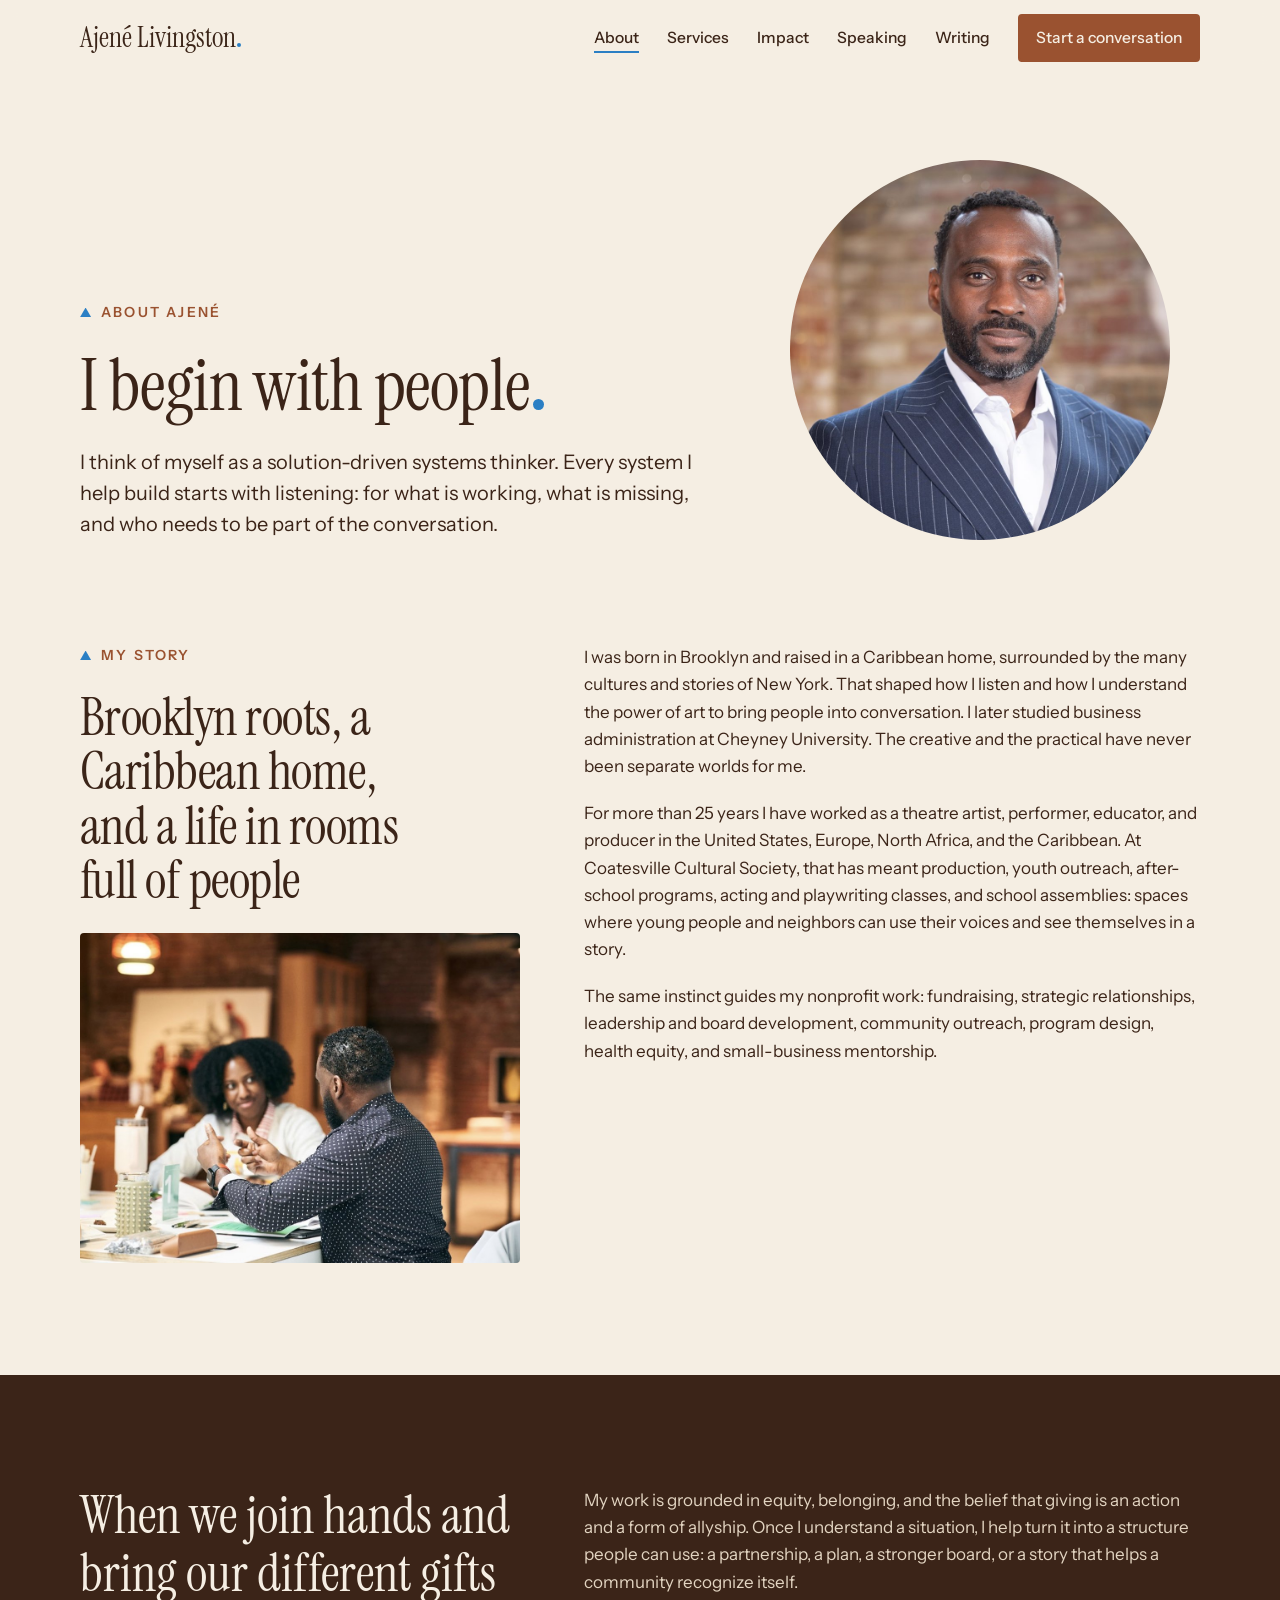
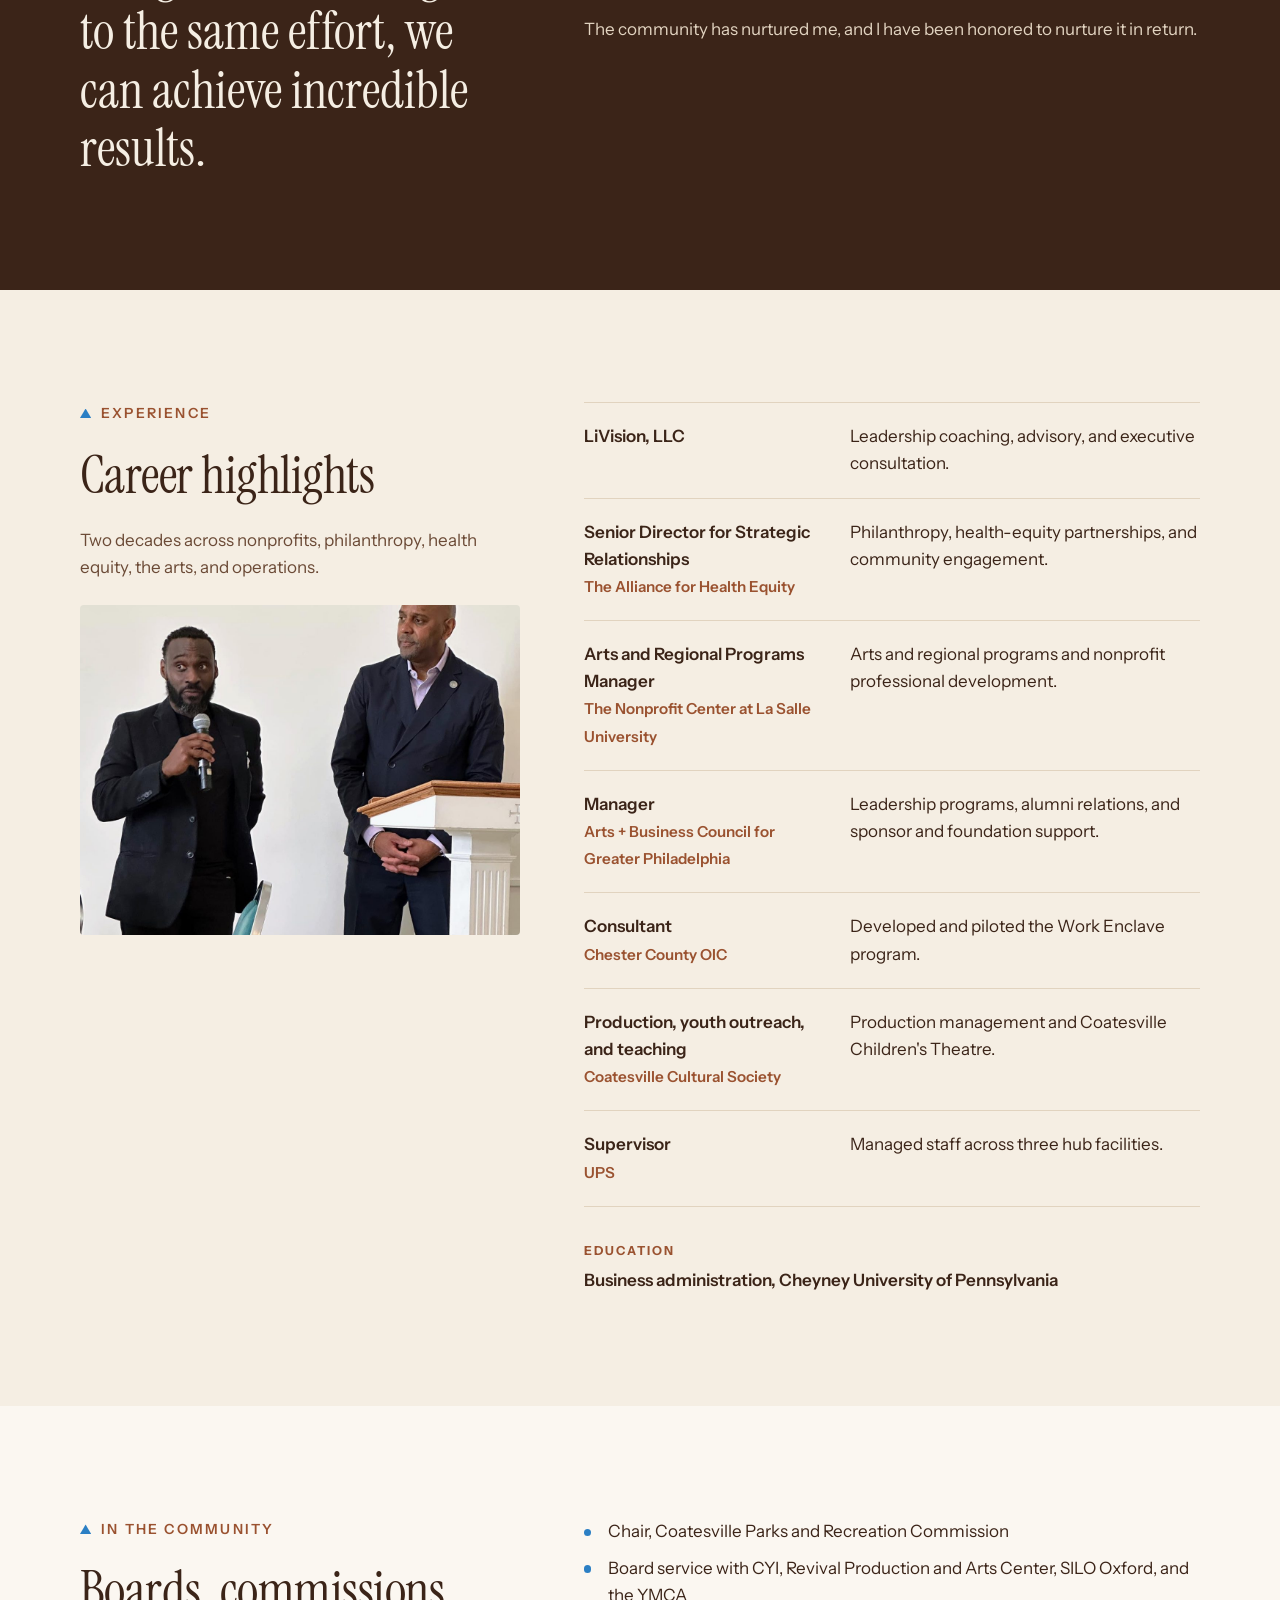
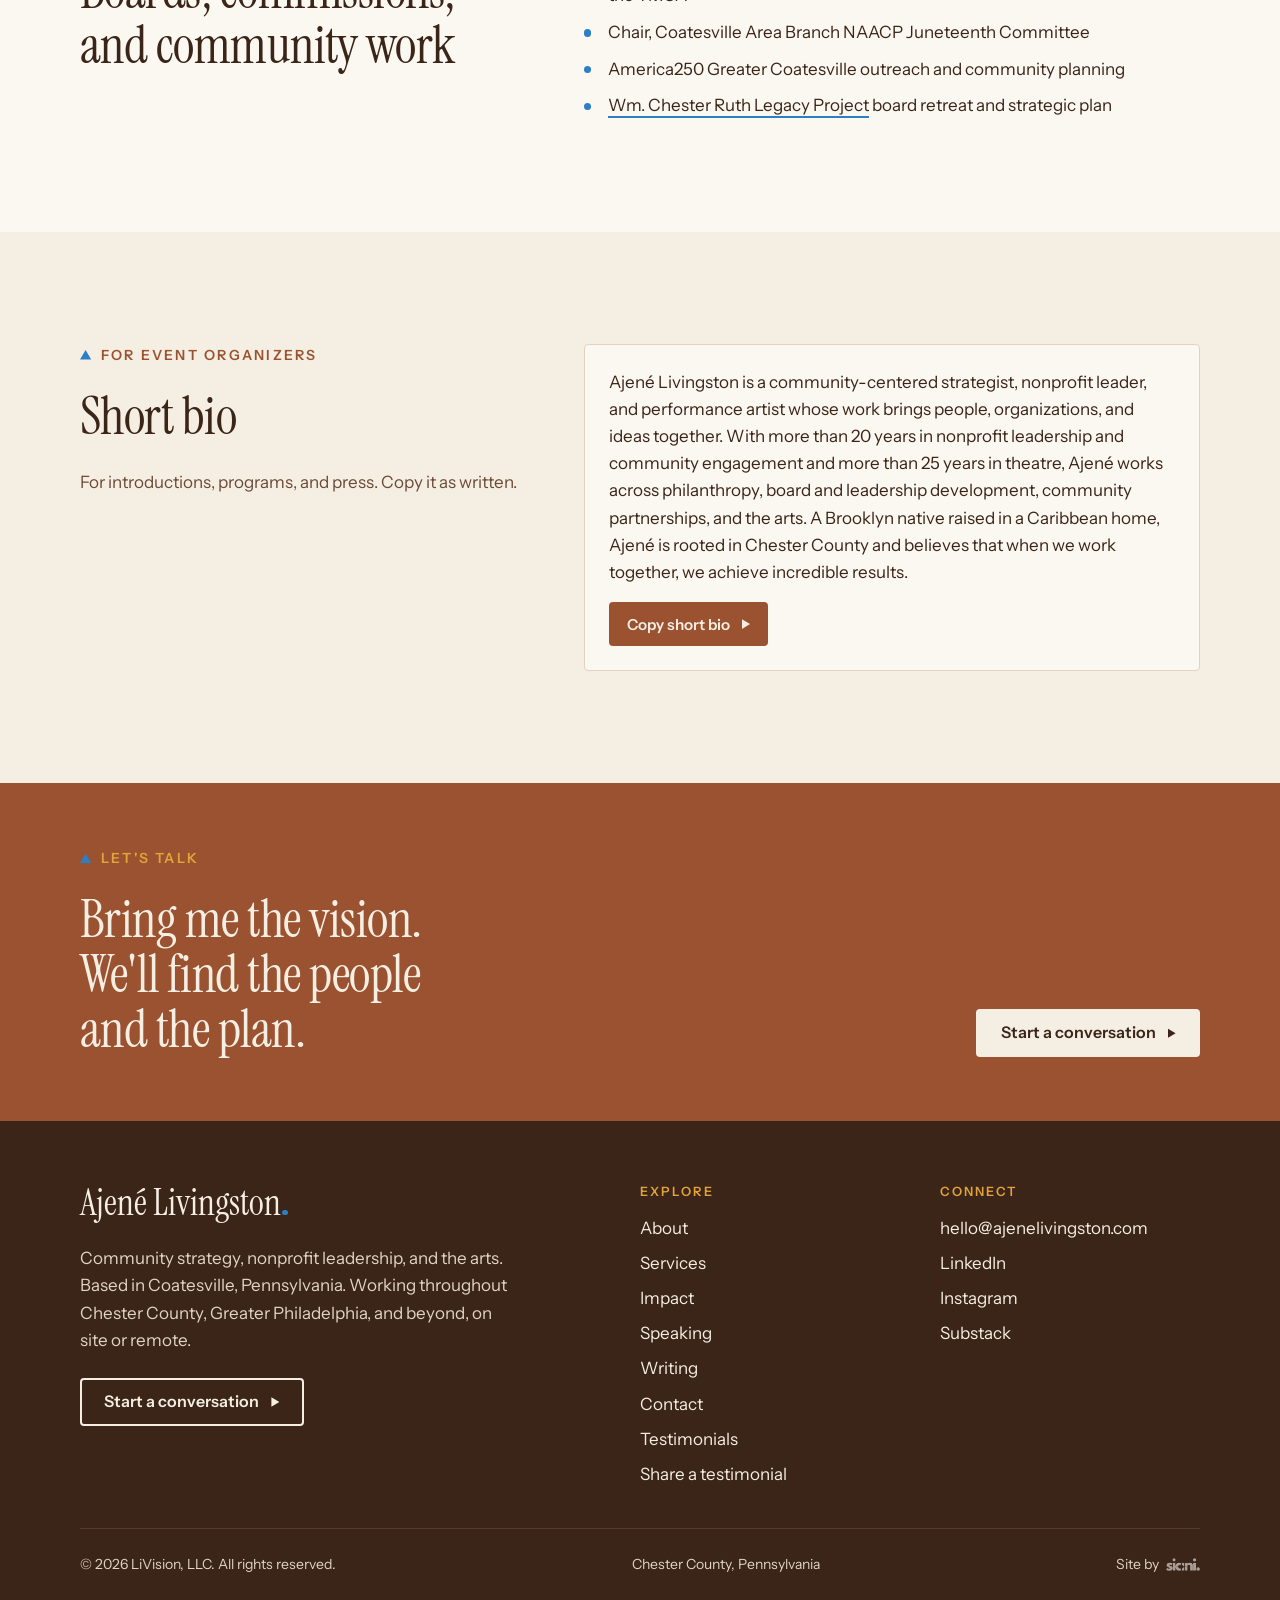
==== commit fbb8d464: "Testimonials on project case studies; one request fills every spot; Testimonials label; new page int" ====
--- a/about.html
+++ b/about.html
@@ -18,7 +18,7 @@
 <link rel="preconnect" href="https://fonts.googleapis.com">
 <link rel="preconnect" href="https://fonts.gstatic.com" crossorigin>
 <link rel="stylesheet" href="https://fonts.googleapis.com/css2?family=Instrument+Sans:wght@400;500;600;700&amp;family=Instrument+Serif:ital@0;1&amp;display=swap">
-<link rel="stylesheet" href="assets/styles.css?v=20261022a">
+<link rel="stylesheet" href="assets/styles.css?v=20261022b">
 </head>
 <body>
 <a class="skip-link" href="#main">Skip to main content</a>
@@ -123,7 +123,7 @@
     <div class="wrap">
       <div class="t-layout">
         <div class="t-head">
-          <p class="eyebrow">In their words</p>
+          <p class="eyebrow">Testimonials</p>
           <h2 id="t-title">From the people in the room</h2>
         </div>
         <div data-testimonials="about" data-strict></div>
@@ -175,7 +175,7 @@
           <li><a href="speaking.html">Speaking</a></li>
           <li><a href="writing.html">Writing</a></li>
           <li><a href="contact.html">Contact</a></li>
-          <li><a href="testimonials.html">In their words</a></li>
+          <li><a href="testimonials.html">Testimonials</a></li>
           <li><a href="share.html">Share a testimonial</a></li>
         </ul>
       </nav>
@@ -196,7 +196,7 @@
     </div>
   </div>
 </footer>
-<script src="assets/site.js?v=20261022a" defer></script>
-<script src="assets/testimonials.js?v=20261022a" defer></script>
+<script src="assets/site.js?v=20261022b" defer></script>
+<script src="assets/testimonials.js?v=20261022b" defer></script>
 </body>
 </html>
--- a/assets/styles.css
+++ b/assets/styles.css
@@ -742,3 +742,11 @@
 .page-hero--center .eyebrow { justify-content: center; }
 .t-columns .t-card__quote, .t-columns .t-card__quote.is-mid, .t-columns .t-card__quote.is-long { font-size: 1.3rem; line-height: 1.45; }
 @media (max-width: 600px) { .t-columns .t-card__quote, .t-columns .t-card__quote.is-mid, .t-columns .t-card__quote.is-long { font-size: 1.15rem; line-height: 1.5; } }
+
+.case__voices { margin-top: var(--space-4); display: flex; flex-direction: column; gap: var(--space-2); }
+.case__voices-title { margin: 0; font-size: 0.78rem; font-weight: 700; letter-spacing: 0.14em; text-transform: uppercase; color: var(--clay); }
+.case__voices .t-wall { gap: var(--space-3); }
+.case__voices .t-wall--many { grid-template-columns: minmax(0, 1fr); }
+.case__voices .t-card__quote, .case__voices .t-card__quote.is-mid, .case__voices .t-card__quote.is-long { font-size: 1.2rem; line-height: 1.45; }
+.case__voices--card { margin-top: var(--space-2); }
+@media (max-width: 600px) { .case__voices .t-wall--many { grid-auto-flow: row; grid-auto-columns: auto; overflow: visible; margin-inline: 0; padding-inline: 0; } }
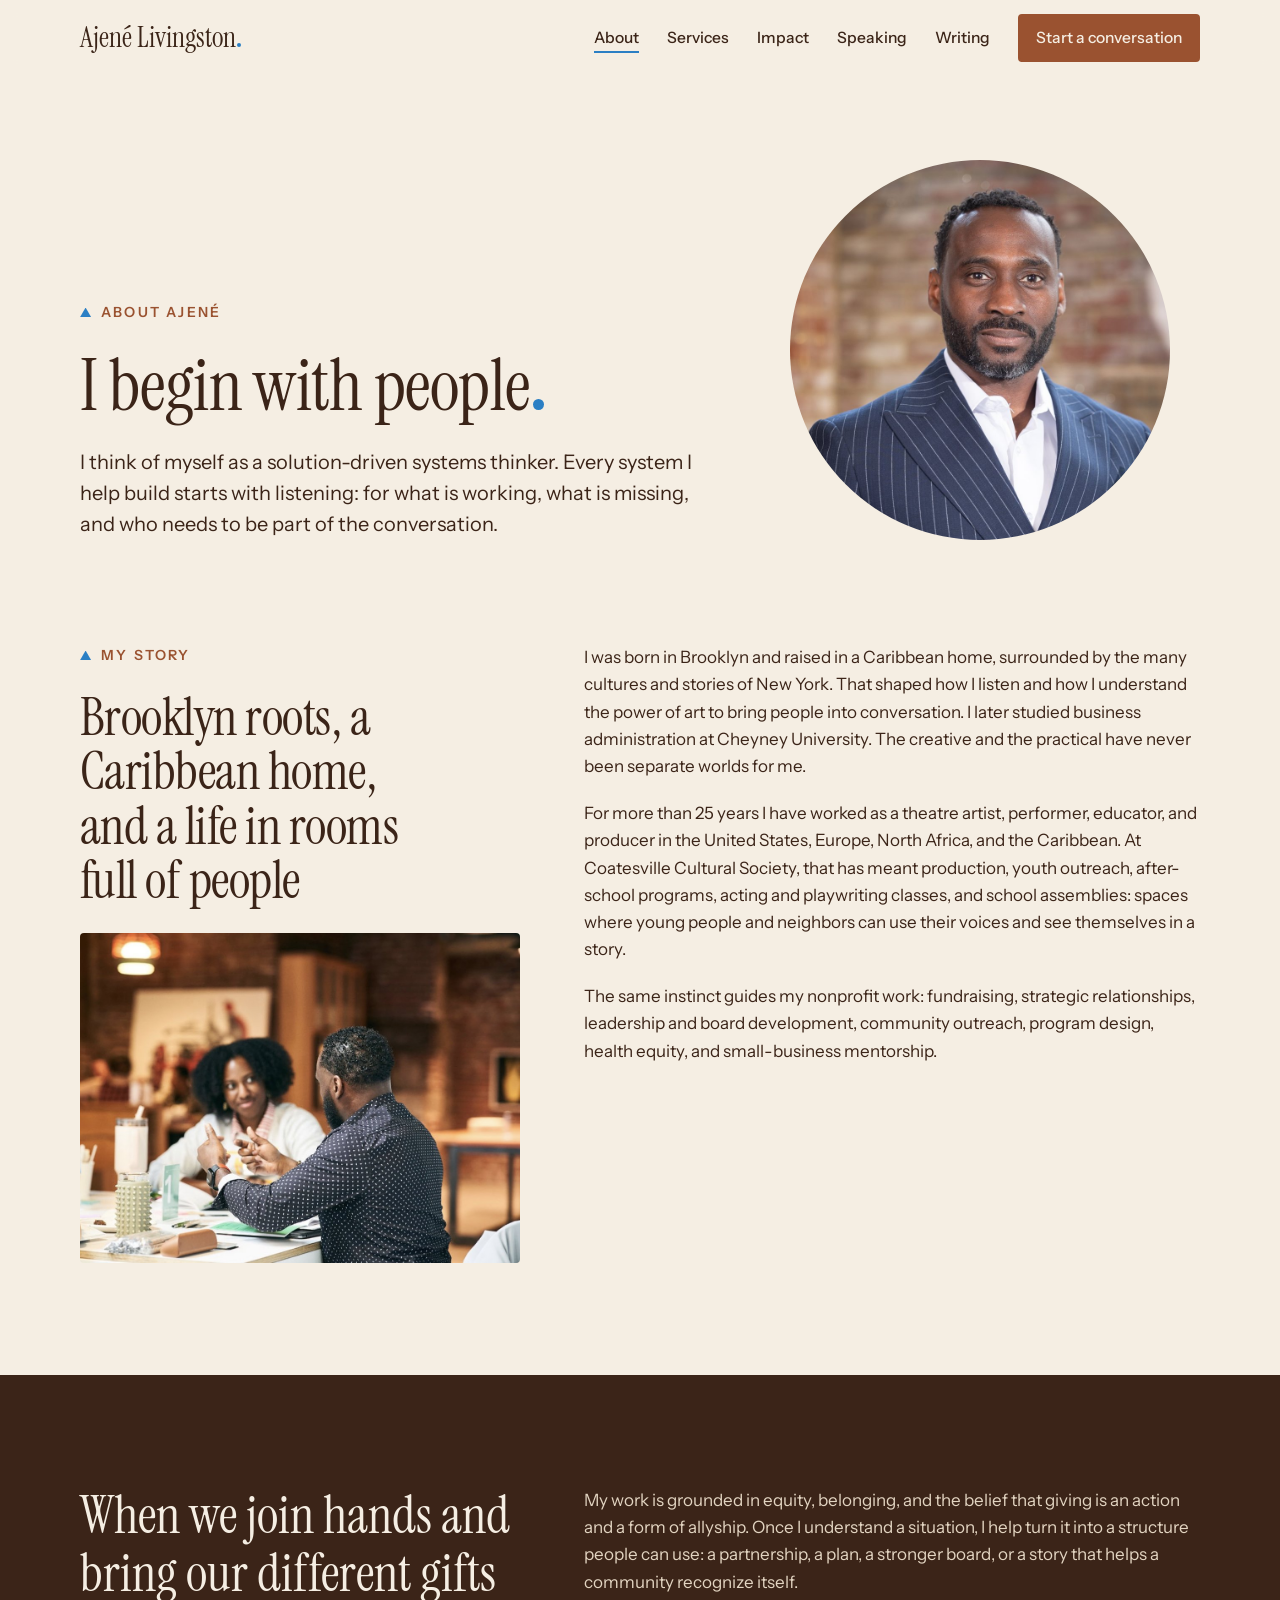
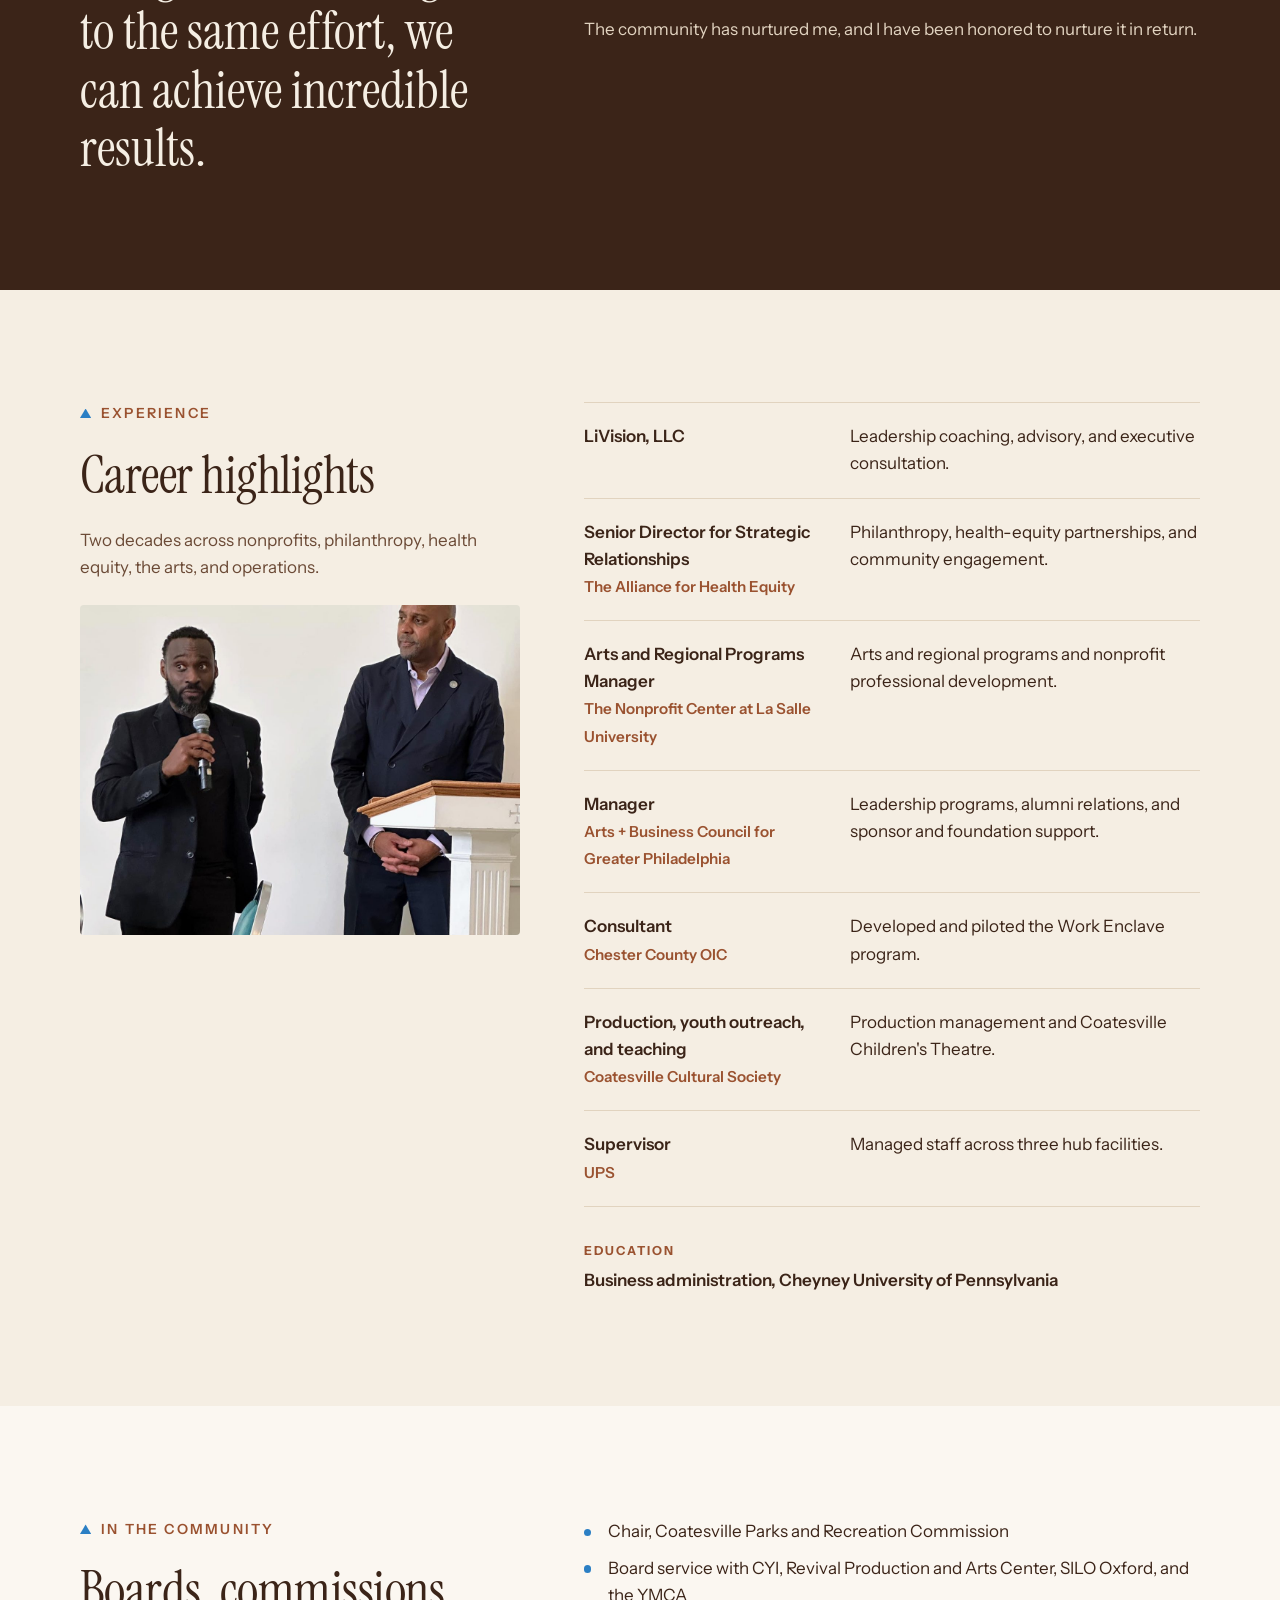
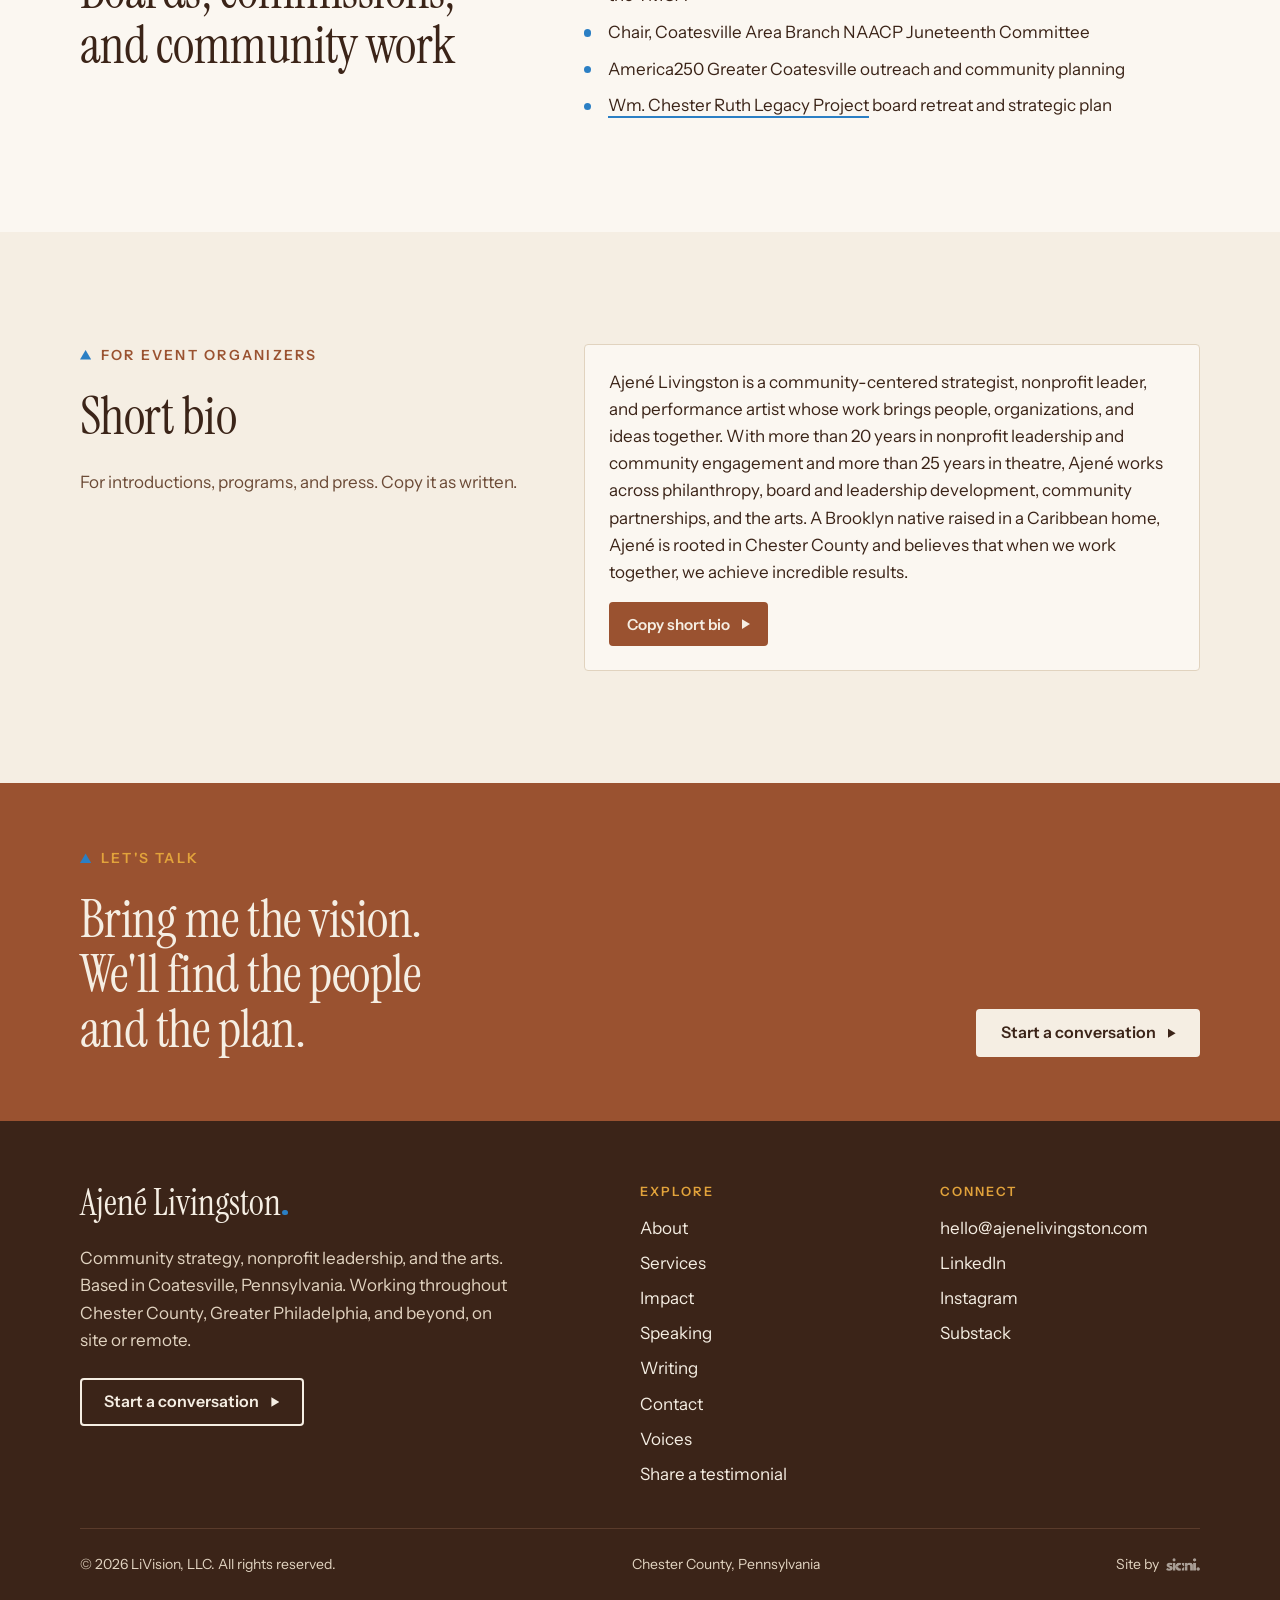
==== commit f0ad4027: "Voices: pull lines, rooms on the Voices page, and the Voices label Co-Authored-By: Claude Opus 5.5 <" ====
--- a/about.html
+++ b/about.html
@@ -18,7 +18,7 @@
 <link rel="preconnect" href="https://fonts.googleapis.com">
 <link rel="preconnect" href="https://fonts.gstatic.com" crossorigin>
 <link rel="stylesheet" href="https://fonts.googleapis.com/css2?family=Instrument+Sans:wght@400;500;600;700&amp;family=Instrument+Serif:ital@0;1&amp;display=swap">
-<link rel="stylesheet" href="assets/styles.css?v=20261022b">
+<link rel="stylesheet" href="assets/styles.css?v=20261022c">
 </head>
 <body>
 <a class="skip-link" href="#main">Skip to main content</a>
@@ -123,7 +123,7 @@
     <div class="wrap">
       <div class="t-layout">
         <div class="t-head">
-          <p class="eyebrow">Testimonials</p>
+          <p class="eyebrow">Voices</p>
           <h2 id="t-title">From the people in the room</h2>
         </div>
         <div data-testimonials="about" data-strict></div>
@@ -175,7 +175,7 @@
           <li><a href="speaking.html">Speaking</a></li>
           <li><a href="writing.html">Writing</a></li>
           <li><a href="contact.html">Contact</a></li>
-          <li><a href="testimonials.html">Testimonials</a></li>
+          <li><a href="testimonials.html">Voices</a></li>
           <li><a href="share.html">Share a testimonial</a></li>
         </ul>
       </nav>
@@ -196,7 +196,7 @@
     </div>
   </div>
 </footer>
-<script src="assets/site.js?v=20261022b" defer></script>
-<script src="assets/testimonials.js?v=20261022b" defer></script>
+<script src="assets/site.js?v=20261022c" defer></script>
+<script src="assets/testimonials.js?v=20261022c" defer></script>
 </body>
 </html>
--- a/assets/styles.css
+++ b/assets/styles.css
@@ -750,3 +750,18 @@
 .case__voices .t-card__quote, .case__voices .t-card__quote.is-mid, .case__voices .t-card__quote.is-long { font-size: 1.2rem; line-height: 1.45; }
 .case__voices--card { margin-top: var(--space-2); }
 @media (max-width: 600px) { .case__voices .t-wall--many { grid-auto-flow: row; grid-auto-columns: auto; overflow: visible; margin-inline: 0; padding-inline: 0; } }
+
+/* Voices: pull lines and rooms */
+.t-card__pull { margin: 0; font-family: var(--font-display); font-size: var(--step-3); line-height: 1.15; color: var(--ink); text-wrap: balance; }
+.t-card--pull .t-card__mark { margin-bottom: -0.25rem; }
+.t-card__quote.is-body, .t-columns .t-card__quote.is-body, .case__voices .t-card__quote.is-body { font-family: var(--font-text); font-size: 1rem; line-height: 1.65; color: var(--muted); }
+.t-letter__pull { margin: 0; font-family: var(--font-display); font-size: var(--step-4); line-height: 1.1; color: var(--clay); text-wrap: balance; }
+.t-rooms-nav { display: flex; flex-wrap: wrap; justify-content: center; gap: 0.5rem; margin: 0 auto var(--space-5); }
+.t-room { scroll-margin-top: 96px; padding-top: var(--space-5); border-top: 1px solid var(--line); margin-top: var(--space-5); }
+.t-room__head { display: grid; grid-template-columns: minmax(0, 5fr) minmax(0, 7fr); gap: clamp(1rem, 4vw, 4rem); align-items: baseline; margin-bottom: var(--space-4); }
+.t-room__title { font-size: var(--step-4); margin: 0; }
+.t-room__note { margin: 0; color: var(--muted); max-width: 44ch; }
+.case__voices .t-card__pull { font-size: 1.5rem; }
+@media (max-width: 760px) { .t-room__head { grid-template-columns: minmax(0, 1fr); gap: 0.5rem; } }
+@media (max-width: 600px) { .t-card__pull { font-size: 1.6rem; } .t-letter__pull { font-size: 2rem; } }
+.t-rooms-nav a { text-decoration: none; background-image: none; }
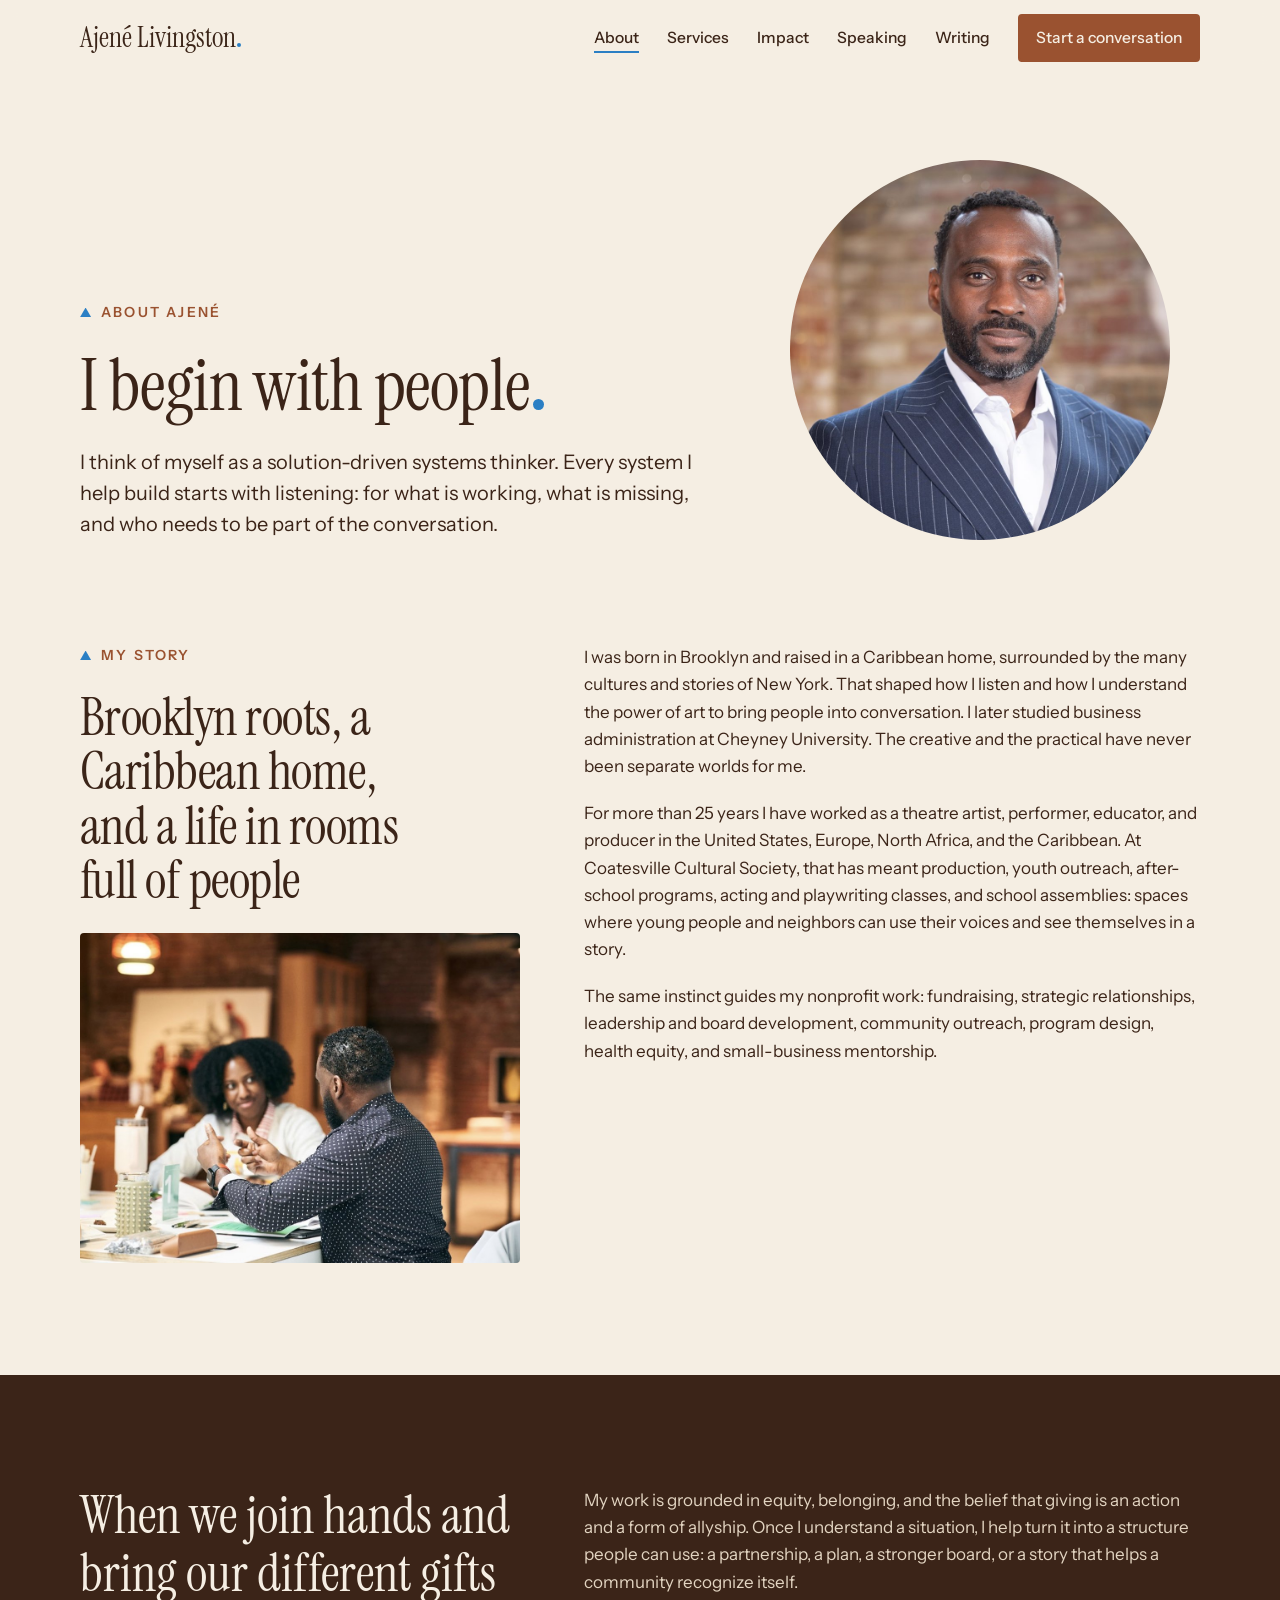
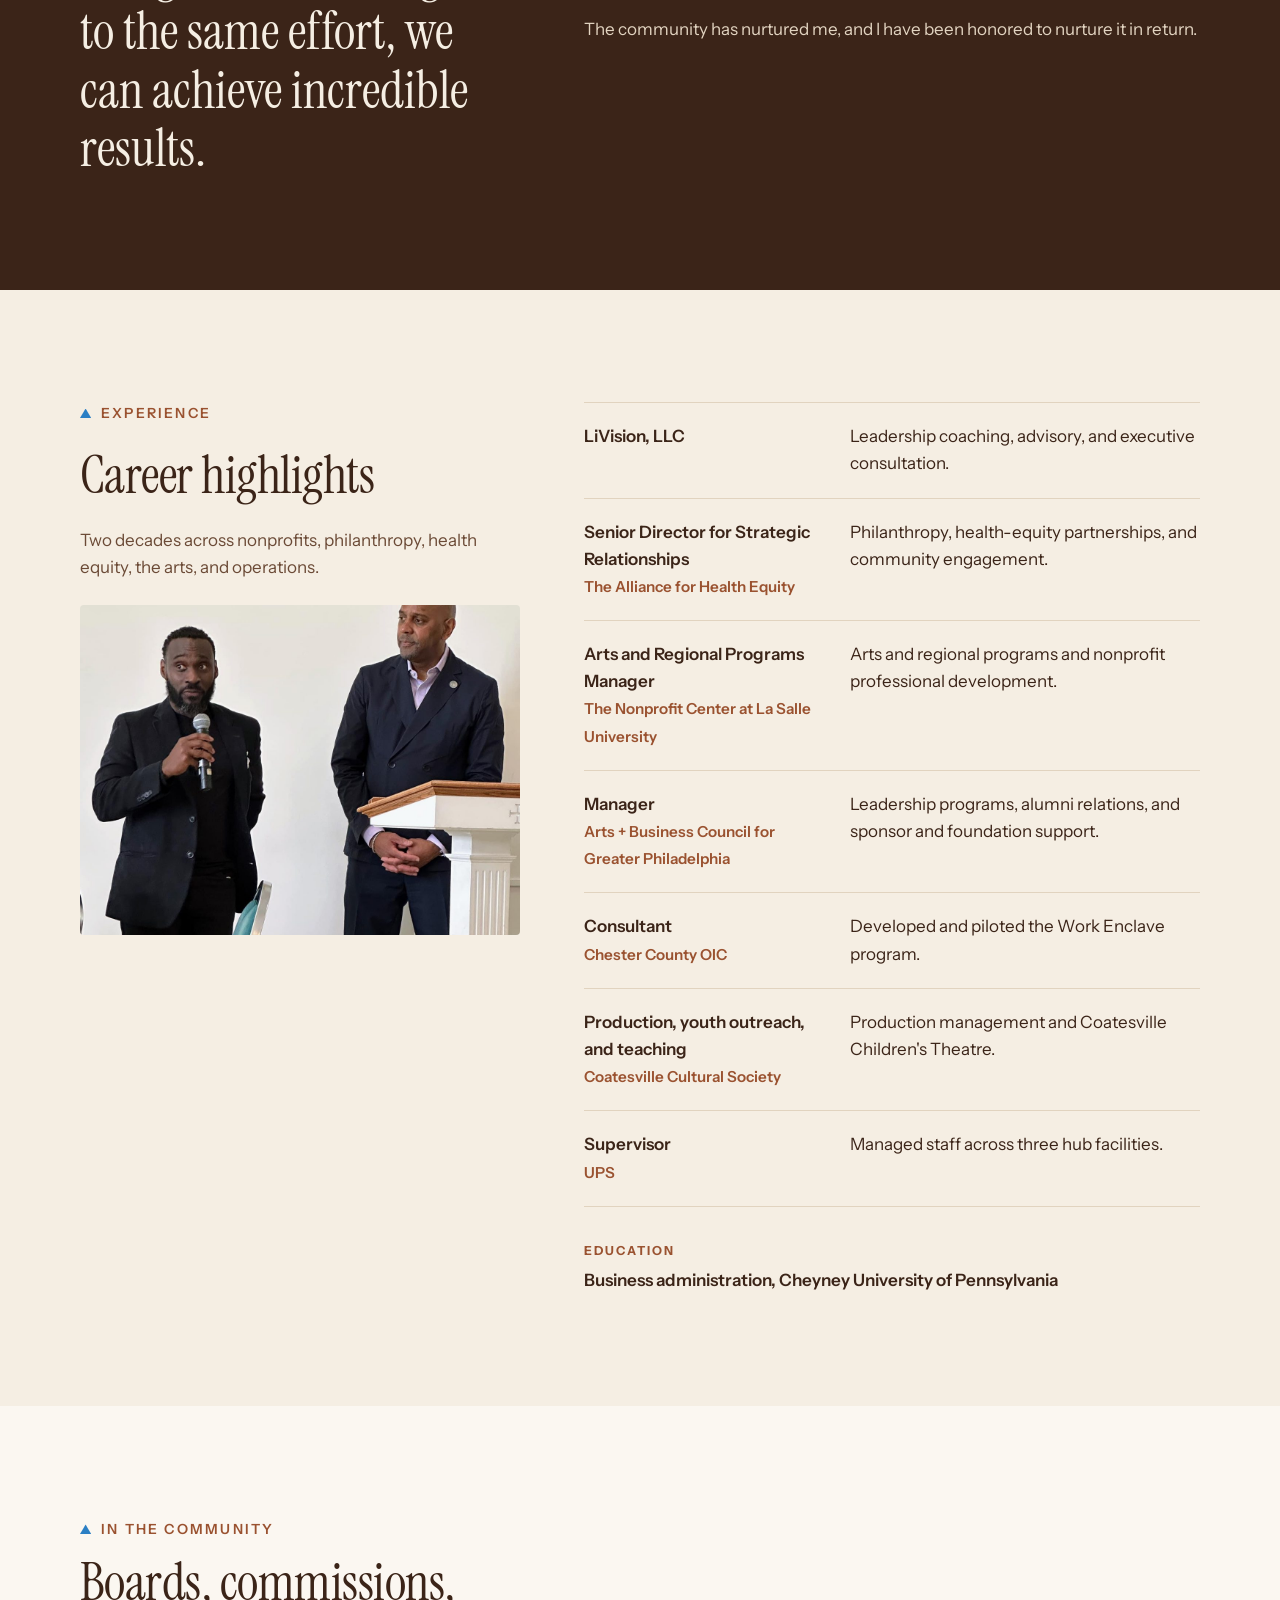
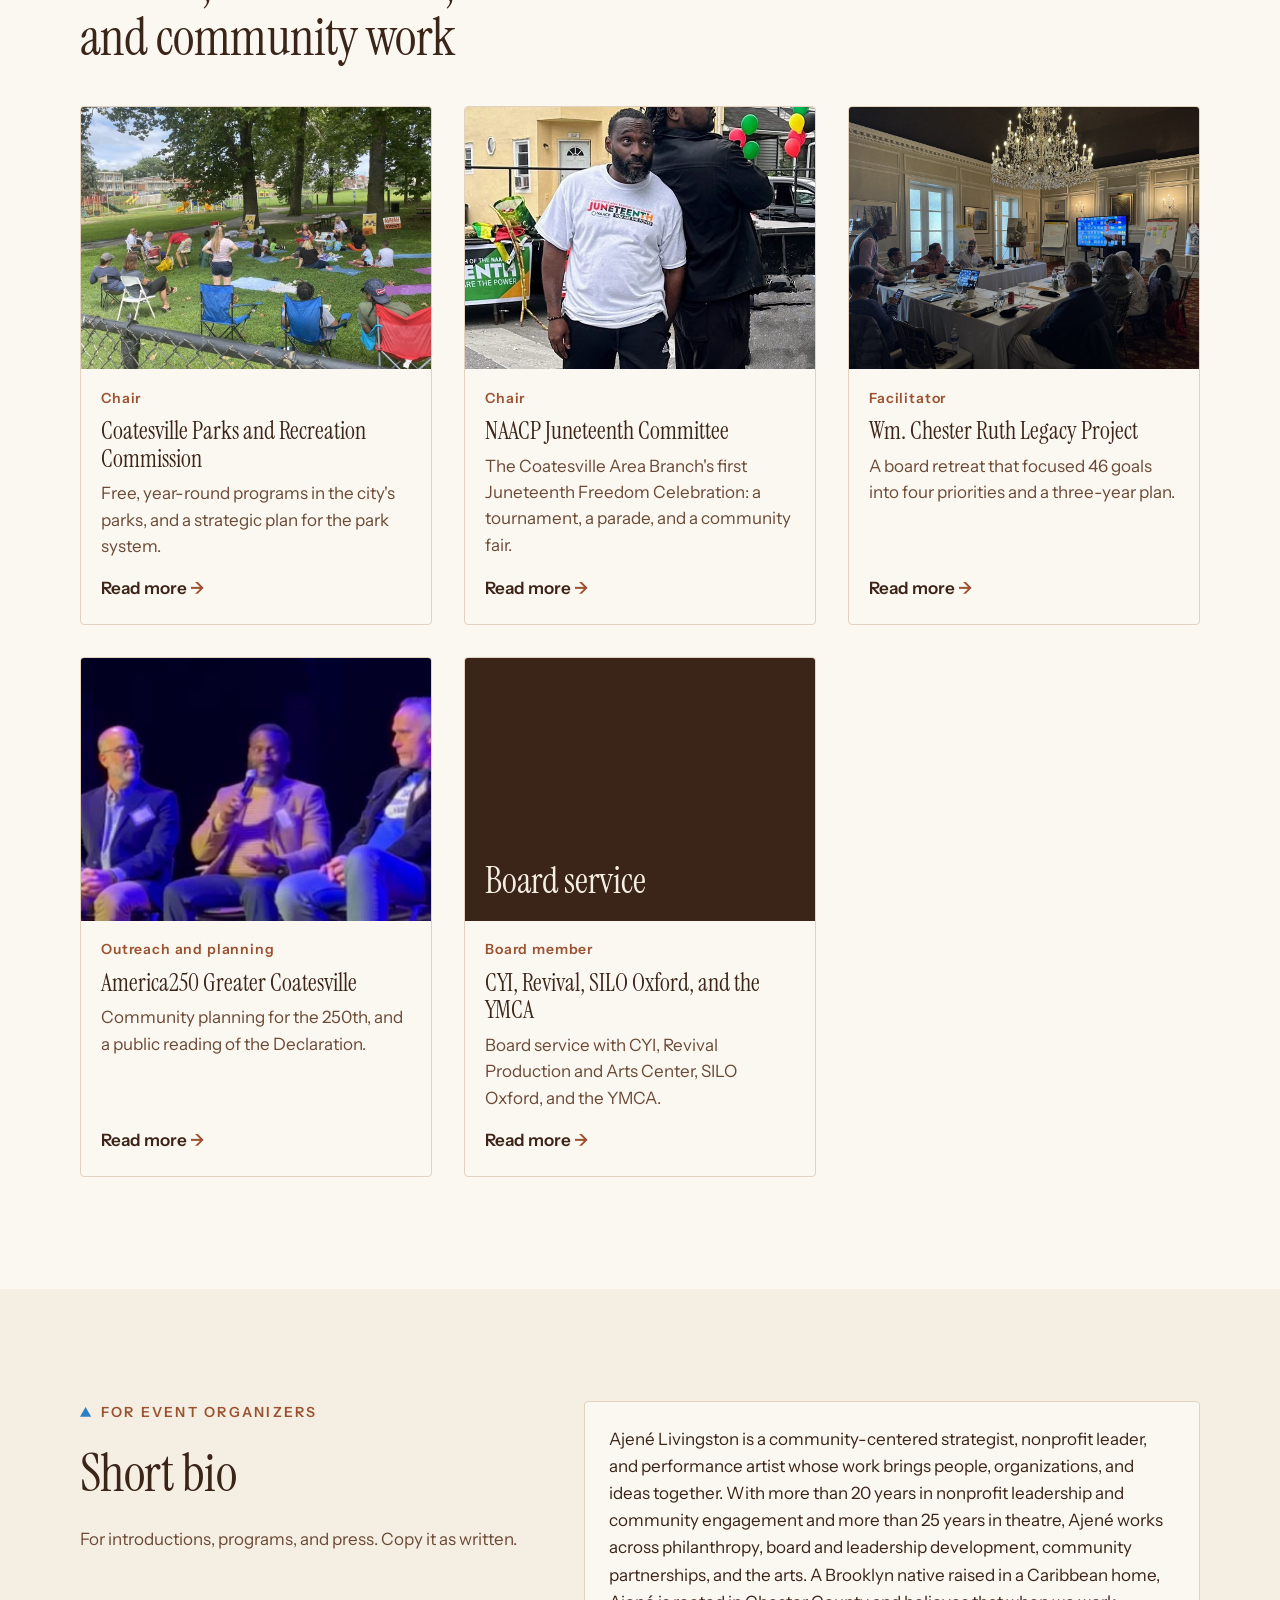
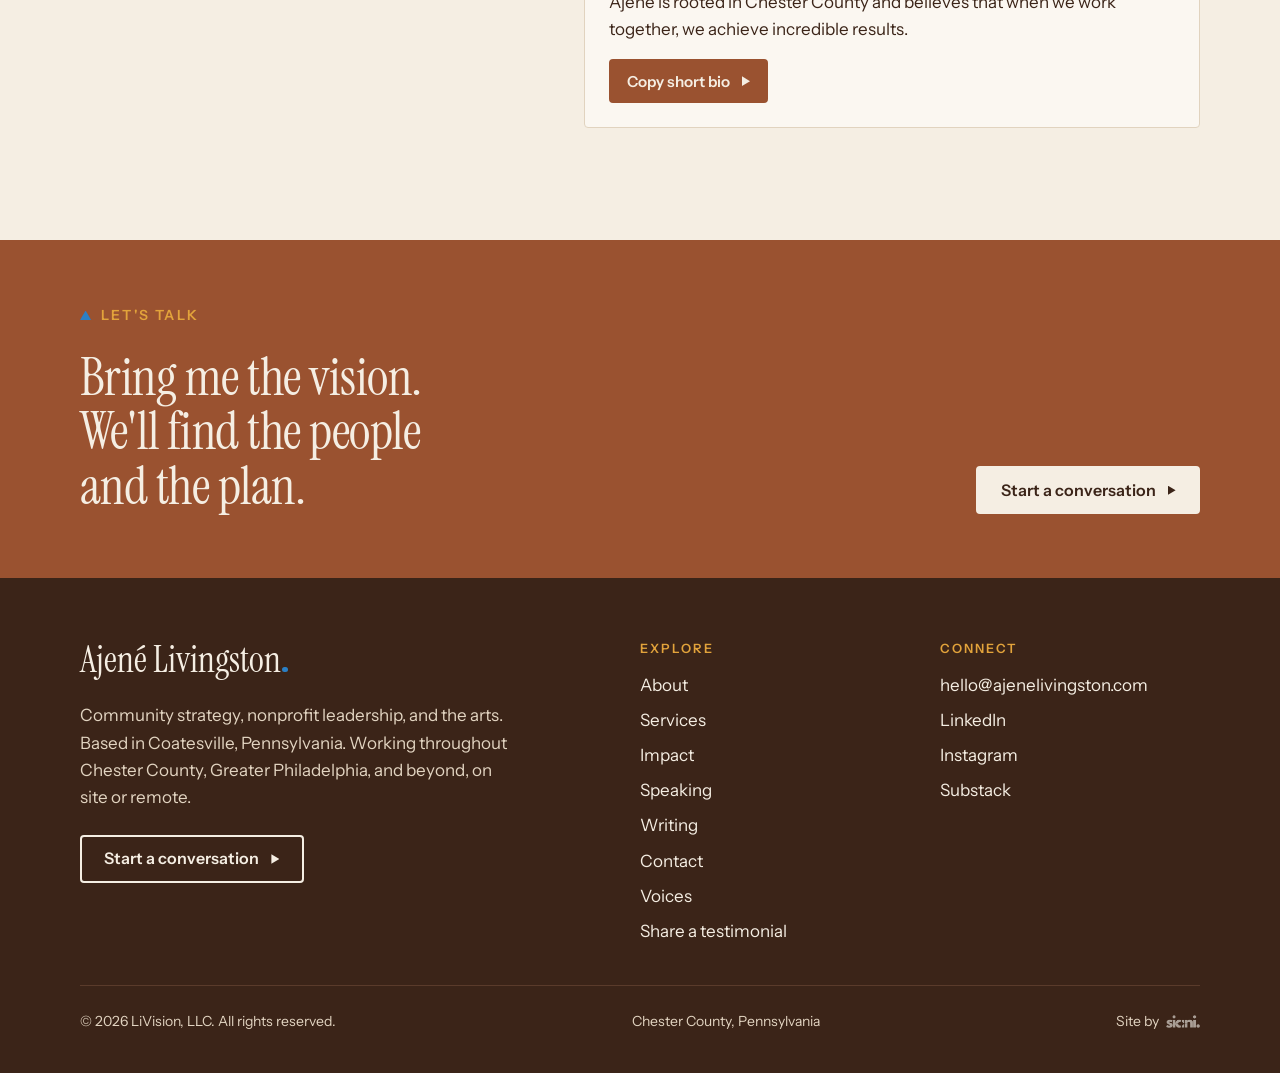
==== commit d6cf4684: "Cards and swipe rails across the site: About community cards, Speaking topic cards and rails, Servic" ====
--- a/about.html
+++ b/about.html
@@ -18,7 +18,7 @@
 <link rel="preconnect" href="https://fonts.googleapis.com">
 <link rel="preconnect" href="https://fonts.gstatic.com" crossorigin>
 <link rel="stylesheet" href="https://fonts.googleapis.com/css2?family=Instrument+Sans:wght@400;500;600;700&amp;family=Instrument+Serif:ital@0;1&amp;display=swap">
-<link rel="stylesheet" href="assets/styles.css?v=20261022c">
+<link rel="stylesheet" href="assets/styles.css?v=20261022e">
 </head>
 <body>
 <a class="skip-link" href="#main">Skip to main content</a>
@@ -104,17 +104,17 @@
   </section>
 
   <section class="section" style="background: var(--paper);" aria-labelledby="community-title">
-    <div class="wrap two-col">
-      <div class="stack">
+    <div class="wrap">
+      <div class="section-head">
         <p class="eyebrow">In the community</p>
         <h2 id="community-title">Boards, commissions, and community work</h2>
       </div>
-      <ul class="check-list" role="list">
-        <li>Chair, Coatesville Parks and Recreation Commission</li>
-        <li>Board service with CYI, Revival Production and Arts Center, SILO Oxford, and the YMCA</li>
-        <li>Chair, Coatesville Area Branch NAACP Juneteenth Committee</li>
-        <li>America250 Greater Coatesville outreach and community planning</li>
-        <li><a href="impact.html#wcrlp">Wm. Chester Ruth Legacy Project</a> board retreat and strategic plan</li>
+      <ul class="pcards rail" role="list" aria-label="Community roles">
+        <li class="pcard"><a class="pcard__link" href="impact.html#parks"><img class="pcard__img" src="assets/images/park-story-circle.jpg" loading="lazy" alt="Children gathered on mats for storytelling under shade trees while families watch from lawn chairs at Sundays in the Park." style="object-position:50% 50%"><span class="pcard__text"><span class="card__org">Chair</span><span class="pcard__title">Coatesville Parks and Recreation Commission</span><span class="pcard__sum">Free, year-round programs in the city's parks, and a strategic plan for the park system.</span><span class="pcard__more">Read more</span></span></a></li>
+        <li class="pcard"><a class="pcard__link" href="impact.html#juneteenth"><img class="pcard__img" src="assets/images/juneteenth.jpg" loading="lazy" alt="Ajené in a Coatesville Area Branch NAACP Juneteenth shirt at the Freedom Celebration, balloons in red, black, and green behind him." style="object-position:50% 25%"><span class="pcard__text"><span class="card__org">Chair</span><span class="pcard__title">NAACP Juneteenth Committee</span><span class="pcard__sum">The Coatesville Area Branch's first Juneteenth Freedom Celebration: a tournament, a parade, and a community fair.</span><span class="pcard__more">Read more</span></span></a></li>
+        <li class="pcard"><a class="pcard__link" href="impact.html#wcrlp"><img class="pcard__img" src="assets/images/wcrlp-retreat.jpg" loading="lazy" alt="Wm. Chester Ruth Legacy Project board members around a U-shaped table under a chandelier at the Hamilton Club, with flip charts of sticky notes and a screen at the front of the room." style="object-position:50% 50%"><span class="pcard__text"><span class="card__org">Facilitator</span><span class="pcard__title">Wm. Chester Ruth Legacy Project</span><span class="pcard__sum">A board retreat that focused 46 goals into four priorities and a three-year plan.</span><span class="pcard__more">Read more</span></span></a></li>
+        <li class="pcard"><a class="pcard__link" href="speaking.html#watch"><img class="pcard__img" src="assets/video/america250-panel-poster.jpg" loading="lazy" alt="Ajené on stage at the America250 panel at the Uptown Knauer Performing Arts Center." style="object-position:50% 30%"><span class="pcard__text"><span class="card__org">Outreach and planning</span><span class="pcard__title">America250 Greater Coatesville</span><span class="pcard__sum">Community planning for the 250th, and a public reading of the Declaration.</span><span class="pcard__more">Read more</span></span></a></li>
+        <li class="pcard"><a class="pcard__link" href="board-leadership.html"><span class="pcard__img pcard__img--type" aria-hidden="true"><span>Board service</span></span><span class="pcard__text"><span class="card__org">Board member</span><span class="pcard__title">CYI, Revival, SILO Oxford, and the YMCA</span><span class="pcard__sum">Board service with CYI, Revival Production and Arts Center, SILO Oxford, and the YMCA.</span><span class="pcard__more">Read more</span></span></a></li>
       </ul>
     </div>
   </section>
@@ -196,7 +196,7 @@
     </div>
   </div>
 </footer>
-<script src="assets/site.js?v=20261022c" defer></script>
-<script src="assets/testimonials.js?v=20261022c" defer></script>
+<script src="assets/site.js?v=20261022e" defer></script>
+<script src="assets/testimonials.js?v=20261022e" defer></script>
 </body>
 </html>
--- a/assets/styles.css
+++ b/assets/styles.css
@@ -765,3 +765,80 @@
 @media (max-width: 760px) { .t-room__head { grid-template-columns: minmax(0, 1fr); gap: 0.5rem; } }
 @media (max-width: 600px) { .t-card__pull { font-size: 1.6rem; } .t-letter__pull { font-size: 2rem; } }
 .t-rooms-nav a { text-decoration: none; background-image: none; }
+
+/* Impact: project cards and story dialogs */
+.pcards { list-style: none; margin: 0; padding: 0; display: grid; grid-template-columns: repeat(auto-fill, minmax(min(100%, 19rem), 1fr)); gap: clamp(1.25rem, 3vw, 2rem); }
+.pcard__link { display: flex; flex-direction: column; height: 100%; text-decoration: none; color: inherit; background: var(--paper); border: 1px solid var(--line); border-radius: var(--radius); overflow: hidden; transition: transform .2s ease, box-shadow .2s ease; }
+.pcard__link:hover, .pcard__link:focus-visible { transform: translateY(-3px); box-shadow: 0 10px 28px rgba(59,36,24,.12); }
+.pcard__img { width: 100%; aspect-ratio: 4 / 3; object-fit: cover; border-radius: 0; }
+.pcard__text { display: flex; flex-direction: column; gap: 0.5rem; padding: 1.1rem 1.25rem 1.35rem; flex: 1; }
+.pcard__title { font-family: var(--font-display); font-size: var(--step-2); line-height: 1.15; color: var(--ink); }
+.pcard__sum { color: var(--muted); line-height: 1.55; }
+.pcard__more { margin-top: auto; padding-top: 0.5rem; font-weight: 600; color: var(--ink); }
+.pcard__more::after { content: " \2192"; color: var(--clay); }
+.swipe-hint { display: none; }
+.story { width: min(54rem, 100vw - 2rem); max-height: calc(100dvh - 2rem); padding: 0; border: 0; border-radius: var(--radius); background: var(--cream, #F5EEE3); color: var(--ink); box-shadow: 0 30px 80px rgba(0,0,0,.35); }
+.story::backdrop { background: rgba(31, 18, 11, .6); }
+.story__inner { display: flex; flex-direction: column; gap: 1.1rem; padding: clamp(1.25rem, 4vw, 2.75rem); }
+.story__inner > h2 { font-size: var(--step-4); margin: 0; }
+.story__img { width: 100%; max-height: 22rem; object-fit: cover; }
+.story__close { position: sticky; top: 0; align-self: flex-end; margin-bottom: -2.75rem; z-index: 2; width: 44px; height: 44px; border-radius: 50%; border: 1px solid var(--line); background: var(--paper); color: var(--ink); font-size: 1.6rem; line-height: 1; cursor: pointer; }
+html.story-open { overflow: hidden; }
+@media (max-width: 600px) {
+  .pcards { grid-template-columns: none; grid-auto-flow: column; grid-auto-columns: 84%; overflow-x: auto; scroll-snap-type: x mandatory; gap: 1rem; padding-bottom: 0.75rem; margin-inline: calc(var(--gutter, 1rem) * -1); padding-inline: var(--gutter, 1rem); scroll-padding-inline: var(--gutter, 1rem); }
+  .pcards > li { scroll-snap-align: start; }
+  .pcards > li[hidden] { display: none !important; }
+  .swipe-hint { display: block; margin: 0 0 0.75rem; font-size: 0.85rem; color: var(--muted); }
+  .swipe-hint::after { content: " \2192"; }
+  .story { width: 100vw; max-width: 100vw; max-height: 100dvh; height: 100dvh; margin: 0; border-radius: 0; }
+}
+@media (max-width: 600px) {
+  .filters { flex-wrap: nowrap; overflow-x: auto; margin-inline: calc(var(--gutter) * -1); padding-inline: var(--gutter); padding-bottom: 0.25rem; scrollbar-width: none; }
+  .filters::-webkit-scrollbar { display: none; }
+  .filters .chip { flex: none; }
+}
+
+/* ===== Rails: collections swipe sideways on phones; arrows and a counter appear whenever a rail overflows ===== */
+.rail-nav { display: flex; align-items: center; gap: 0.75rem; margin-top: 1rem; }
+.rail-nav[hidden] { display: none; }
+.rail-nav__btn { width: 44px; height: 44px; border-radius: 50%; border: 1px solid var(--line); background: var(--paper); color: var(--ink); font-size: 1.15rem; line-height: 1; cursor: pointer; display: inline-grid; place-items: center; }
+.rail-nav__btn:hover:not(:disabled) { border-color: var(--clay); color: var(--clay); }
+.rail-nav__btn:disabled { opacity: 0.35; cursor: default; }
+.rail-nav__count { font-size: var(--step--1); color: var(--muted); font-variant-numeric: tabular-nums; min-width: 4.5ch; }
+.rail { scrollbar-width: none; }
+.rail::-webkit-scrollbar { display: none; }
+@media (max-width: 600px) {
+  .rail { display: grid; grid-template-columns: none; grid-auto-flow: column; grid-auto-columns: 84%; overflow-x: auto; scroll-snap-type: x mandatory; gap: 1rem; padding-bottom: 0.25rem; margin-inline: calc(var(--gutter) * -1); padding-inline: var(--gutter); scroll-padding-inline: var(--gutter); }
+  .rail > * { scroll-snap-align: start; }
+  .rail > [hidden] { display: none !important; }
+  .gallery-grid.rail { grid-auto-columns: 72%; gap: 0.75rem; }
+  .leadlab__pillars.rail { margin-top: 1.5rem; }
+}
+/* Voices on the home page: one voice at a time, at every width */
+.t-wall.rail--always { display: grid; grid-template-columns: none; grid-auto-flow: column; grid-auto-columns: 100%; overflow-x: auto; scroll-snap-type: x mandatory; gap: 2rem; }
+.t-wall.rail--always > * { scroll-snap-align: start; }
+.t-wall.rail--always .t-card { border-top: 0; padding-top: 0; }
+@media (max-width: 600px) { .t-wall.rail--always { grid-auto-columns: 100%; margin-inline: 0; padding-inline: 0; } }
+
+/* Community and service cards without a photo */
+.pcard__img--type { display: grid; place-items: end start; padding: 1.25rem; background: var(--mahogany); color: var(--on-dark); font-family: var(--font-display); font-size: var(--step-3); line-height: 1.1; }
+/* One story card on a service page: image beside text on wide screens */
+.pcards--wide { grid-template-columns: minmax(0, 1fr); }
+@media (min-width: 760px) {
+  .pcards--wide .pcard__link { flex-direction: row; }
+  .pcards--wide .pcard__img { width: 46%; aspect-ratio: auto; min-height: 18rem; }
+  .pcards--wide .pcard__text { padding: clamp(1.5rem, 3vw, 2.5rem); justify-content: center; }
+  .pcards--wide .pcard__title { font-size: var(--step-3); }
+  .pcards--wide .pcard__more { margin-top: 0.5rem; }
+}
+
+/* Speaking topic cards */
+.tcards { list-style: none; margin: 0; padding: 0; display: grid; grid-template-columns: repeat(auto-fill, minmax(min(100%, 17rem), 1fr)); gap: clamp(1rem, 2.5vw, 1.5rem); }
+.tcard { display: flex; flex-direction: column; gap: 0.6rem; padding: 1.5rem 1.4rem 1.6rem; background: var(--cream); border: 1px solid var(--line); border-radius: var(--radius); }
+.tcard__num { font-family: var(--font-display); font-size: var(--step-3); color: var(--clay); line-height: 1; }
+.tcard__title { font-size: var(--step-2); line-height: 1.15; margin: 0; }
+.tcard__sub { font-size: var(--step--1); font-weight: 600; color: var(--muted); margin: 0; }
+.tcard__body { color: var(--ink); line-height: 1.55; margin: 0; padding-top: 0.6rem; border-top: 1px solid var(--line); }
+.tcard__body a { color: inherit; }
+/* Home Voices rail sits beside its heading, like a single voice does */
+@media (min-width: 861px) { .t-layout:has(.rail--always) { grid-template-columns: minmax(0, 5fr) minmax(0, 7fr); gap: clamp(2rem, 5vw, 5rem); align-items: start; } }
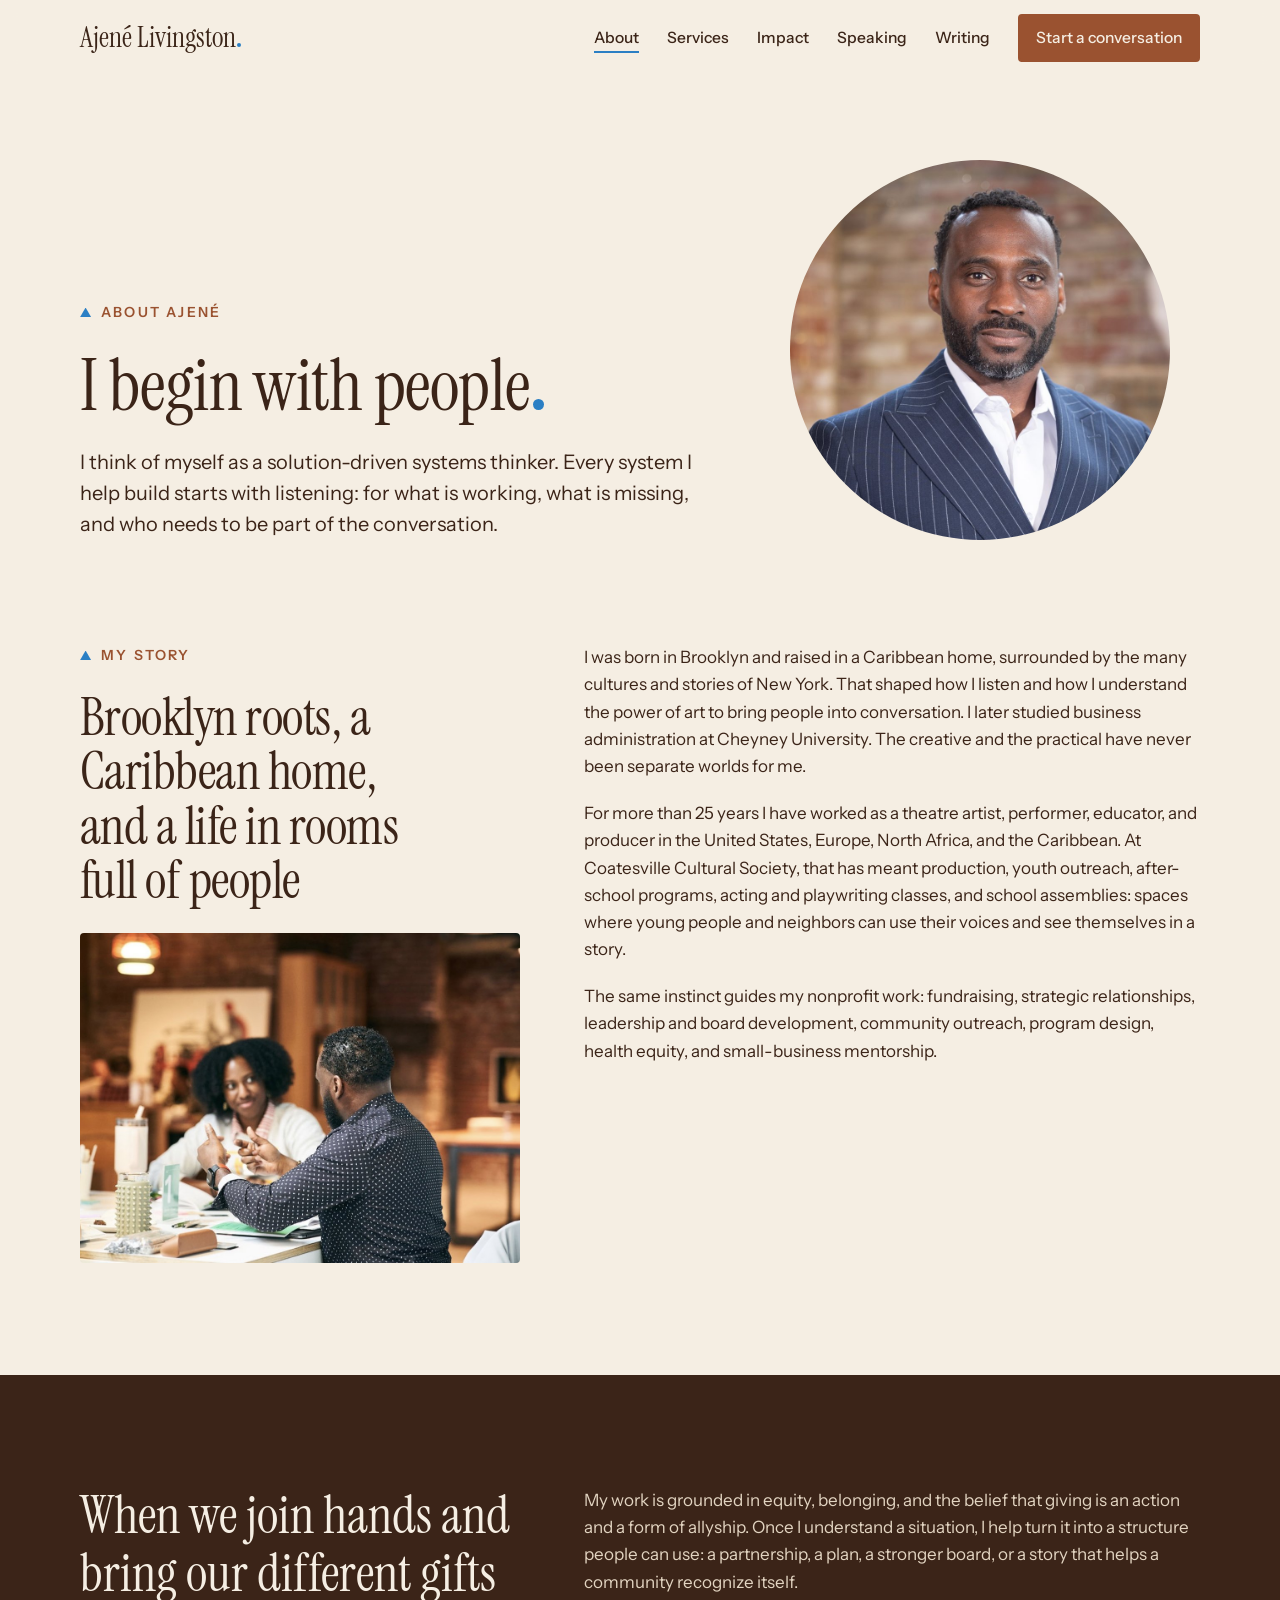
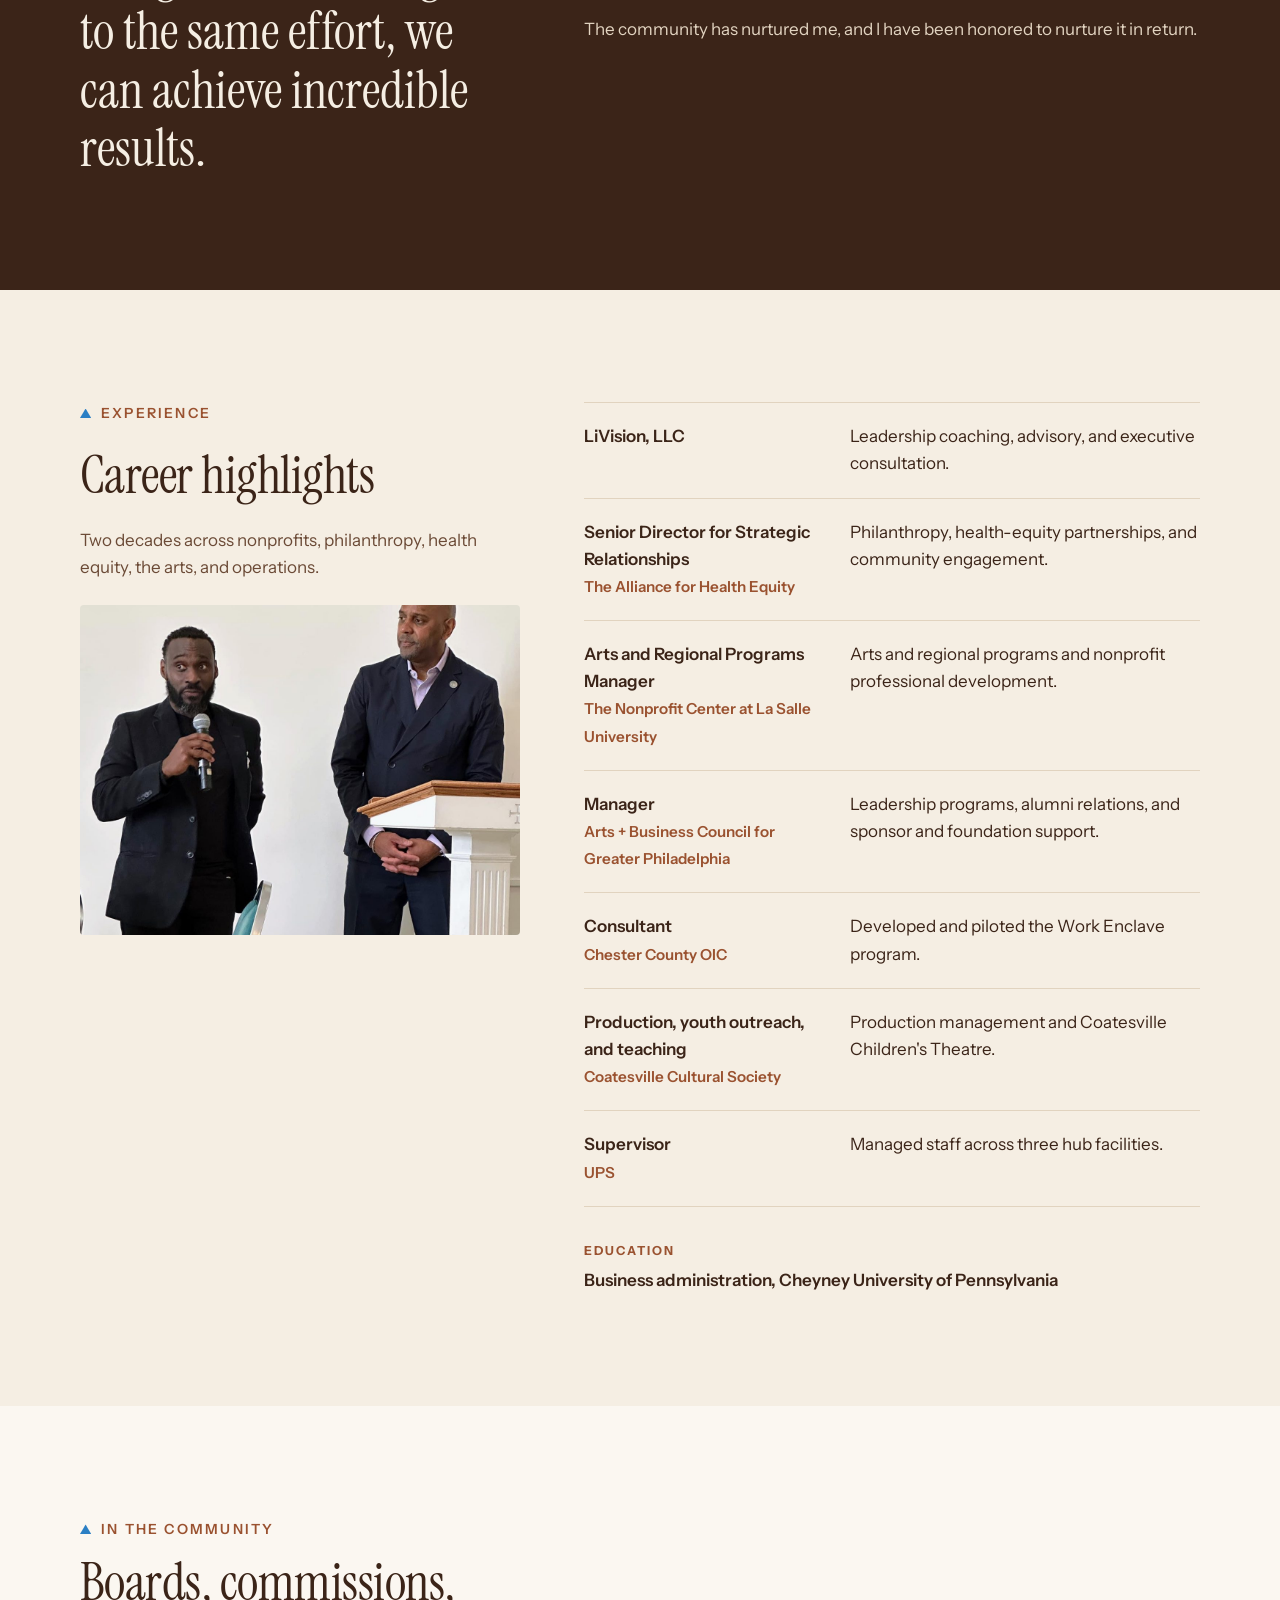
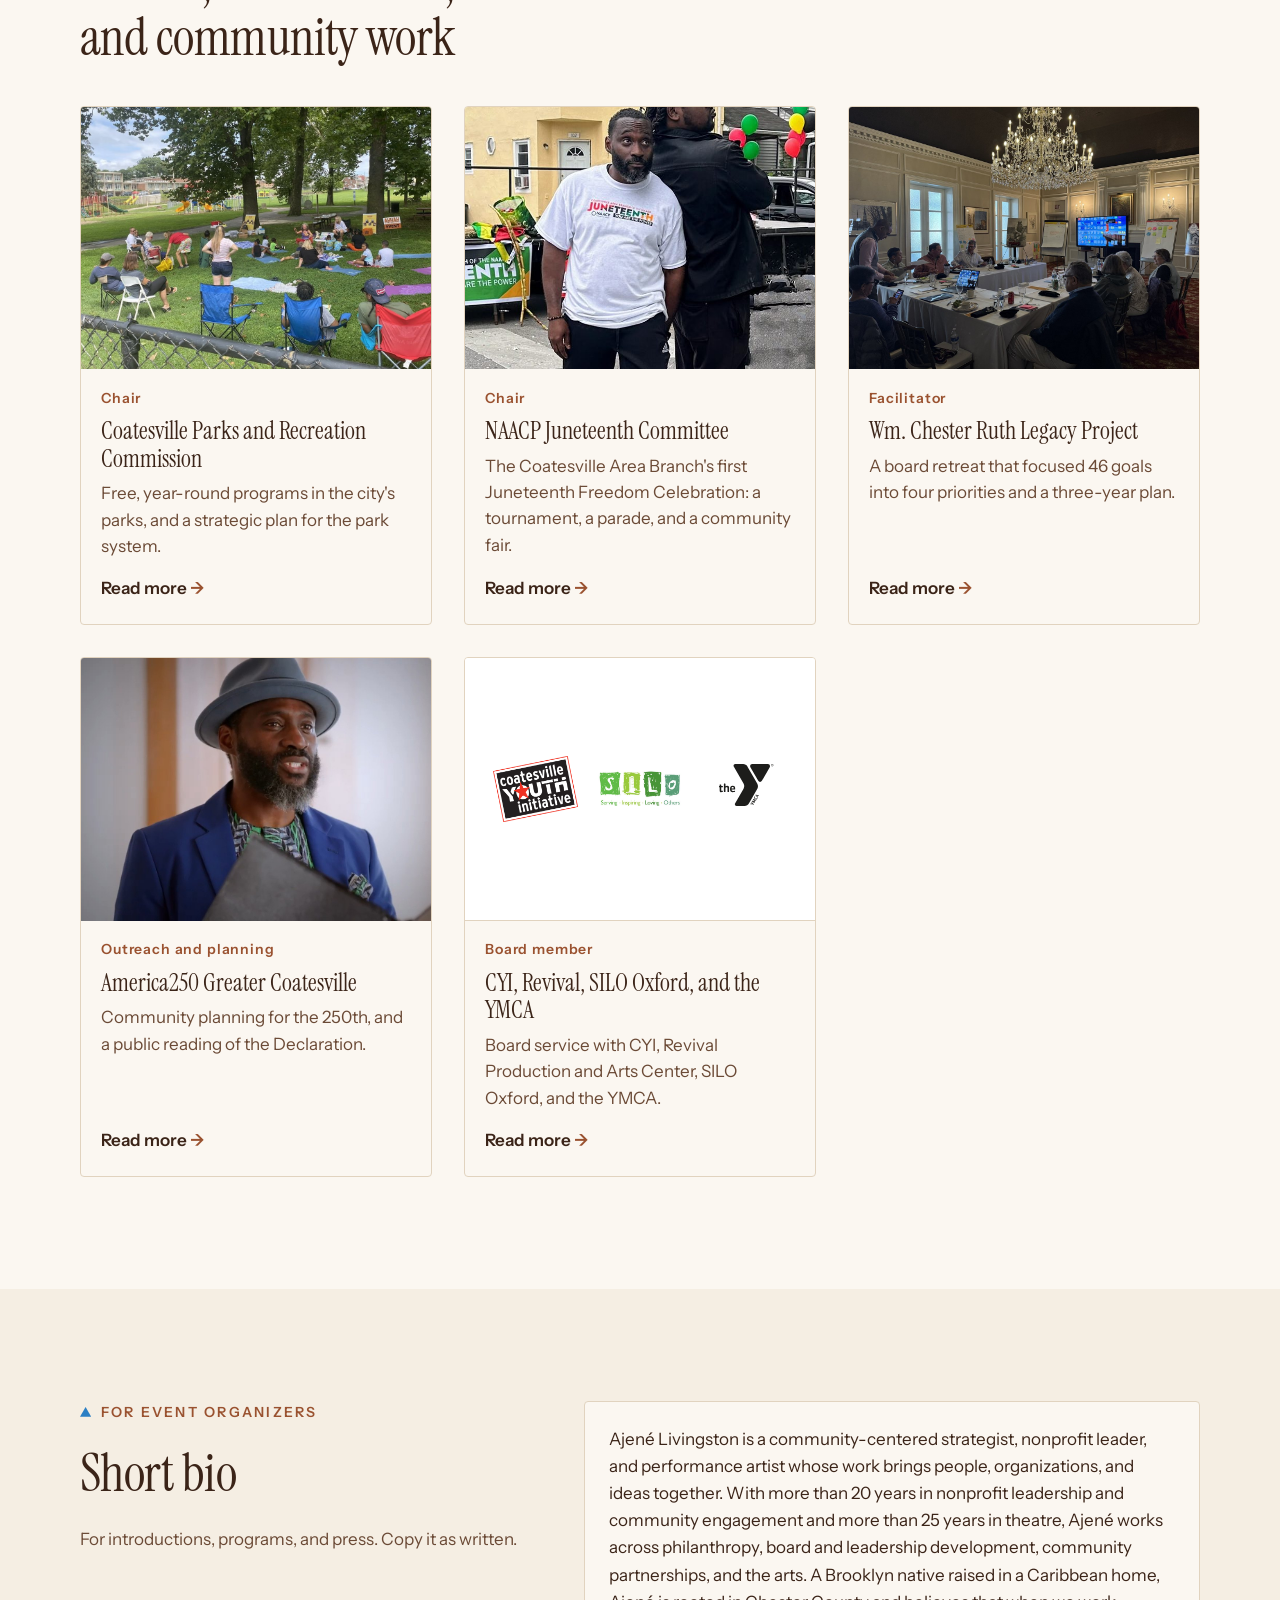
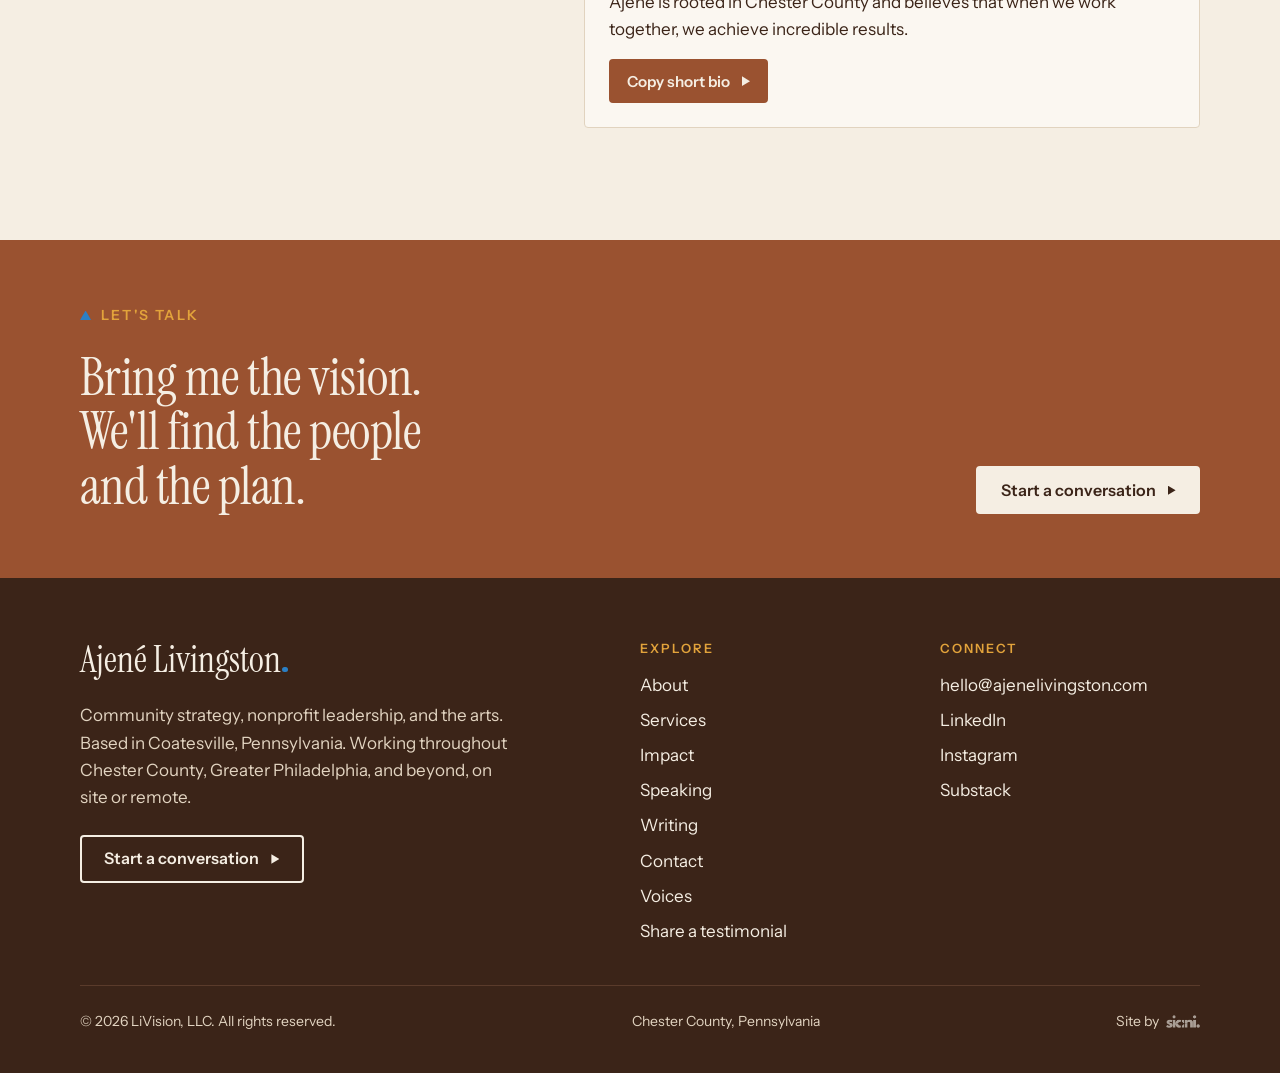
==== commit 138dd890: "Board service logos, America250 reading still, new Services hero, Impact count matches the featured " ====
--- a/about.html
+++ b/about.html
@@ -18,7 +18,7 @@
 <link rel="preconnect" href="https://fonts.googleapis.com">
 <link rel="preconnect" href="https://fonts.gstatic.com" crossorigin>
 <link rel="stylesheet" href="https://fonts.googleapis.com/css2?family=Instrument+Sans:wght@400;500;600;700&amp;family=Instrument+Serif:ital@0;1&amp;display=swap">
-<link rel="stylesheet" href="assets/styles.css?v=20261022e">
+<link rel="stylesheet" href="assets/styles.css?v=20261022f">
 </head>
 <body>
 <a class="skip-link" href="#main">Skip to main content</a>
@@ -113,8 +113,8 @@
         <li class="pcard"><a class="pcard__link" href="impact.html#parks"><img class="pcard__img" src="assets/images/park-story-circle.jpg" loading="lazy" alt="Children gathered on mats for storytelling under shade trees while families watch from lawn chairs at Sundays in the Park." style="object-position:50% 50%"><span class="pcard__text"><span class="card__org">Chair</span><span class="pcard__title">Coatesville Parks and Recreation Commission</span><span class="pcard__sum">Free, year-round programs in the city's parks, and a strategic plan for the park system.</span><span class="pcard__more">Read more</span></span></a></li>
         <li class="pcard"><a class="pcard__link" href="impact.html#juneteenth"><img class="pcard__img" src="assets/images/juneteenth.jpg" loading="lazy" alt="Ajené in a Coatesville Area Branch NAACP Juneteenth shirt at the Freedom Celebration, balloons in red, black, and green behind him." style="object-position:50% 25%"><span class="pcard__text"><span class="card__org">Chair</span><span class="pcard__title">NAACP Juneteenth Committee</span><span class="pcard__sum">The Coatesville Area Branch's first Juneteenth Freedom Celebration: a tournament, a parade, and a community fair.</span><span class="pcard__more">Read more</span></span></a></li>
         <li class="pcard"><a class="pcard__link" href="impact.html#wcrlp"><img class="pcard__img" src="assets/images/wcrlp-retreat.jpg" loading="lazy" alt="Wm. Chester Ruth Legacy Project board members around a U-shaped table under a chandelier at the Hamilton Club, with flip charts of sticky notes and a screen at the front of the room." style="object-position:50% 50%"><span class="pcard__text"><span class="card__org">Facilitator</span><span class="pcard__title">Wm. Chester Ruth Legacy Project</span><span class="pcard__sum">A board retreat that focused 46 goals into four priorities and a three-year plan.</span><span class="pcard__more">Read more</span></span></a></li>
-        <li class="pcard"><a class="pcard__link" href="speaking.html#watch"><img class="pcard__img" src="assets/video/america250-panel-poster.jpg" loading="lazy" alt="Ajené on stage at the America250 panel at the Uptown Knauer Performing Arts Center." style="object-position:50% 30%"><span class="pcard__text"><span class="card__org">Outreach and planning</span><span class="pcard__title">America250 Greater Coatesville</span><span class="pcard__sum">Community planning for the 250th, and a public reading of the Declaration.</span><span class="pcard__more">Read more</span></span></a></li>
-        <li class="pcard"><a class="pcard__link" href="board-leadership.html"><span class="pcard__img pcard__img--type" aria-hidden="true"><span>Board service</span></span><span class="pcard__text"><span class="card__org">Board member</span><span class="pcard__title">CYI, Revival, SILO Oxford, and the YMCA</span><span class="pcard__sum">Board service with CYI, Revival Production and Arts Center, SILO Oxford, and the YMCA.</span><span class="pcard__more">Read more</span></span></a></li>
+        <li class="pcard"><a class="pcard__link" href="speaking.html#watch"><img class="pcard__img" src="assets/images/america250-reading.jpg" loading="lazy" alt="Ajené in a gray fedora and blue blazer, reading the Declaration of Independence aloud for Chester County Reads the Declaration." style="object-position:40% 30%"><span class="pcard__text"><span class="card__org">Outreach and planning</span><span class="pcard__title">America250 Greater Coatesville</span><span class="pcard__sum">Community planning for the 250th, and a public reading of the Declaration.</span><span class="pcard__more">Read more</span></span></a></li>
+        <li class="pcard"><a class="pcard__link" href="board-leadership.html"><span class="pcard__img pcard__logos"><img src="assets/images/logo-cyi.png" alt="Coatesville Youth Initiative logo" loading="lazy"><img src="assets/images/logo-silo.jpg" alt="Oxford SILO logo" loading="lazy"><img src="assets/images/logo-ymca.svg" alt="YMCA logo" loading="lazy"></span><span class="pcard__text"><span class="card__org">Board member</span><span class="pcard__title">CYI, Revival, SILO Oxford, and the YMCA</span><span class="pcard__sum">Board service with CYI, Revival Production and Arts Center, SILO Oxford, and the YMCA.</span><span class="pcard__more">Read more</span></span></a></li>
       </ul>
     </div>
   </section>
@@ -196,7 +196,7 @@
     </div>
   </div>
 </footer>
-<script src="assets/site.js?v=20261022e" defer></script>
-<script src="assets/testimonials.js?v=20261022e" defer></script>
+<script src="assets/site.js?v=20261022f" defer></script>
+<script src="assets/testimonials.js?v=20261022f" defer></script>
 </body>
 </html>
--- a/assets/styles.css
+++ b/assets/styles.css
@@ -842,3 +842,7 @@
 .tcard__body a { color: inherit; }
 /* Home Voices rail sits beside its heading, like a single voice does */
 @media (min-width: 861px) { .t-layout:has(.rail--always) { grid-template-columns: minmax(0, 5fr) minmax(0, 7fr); gap: clamp(2rem, 5vw, 5rem); align-items: start; } }
+/* Board service: the organizations' own logos on a white panel */
+.pcard__logos { display: grid; grid-template-columns: repeat(3, minmax(0, 1fr)); align-items: center; justify-items: center; gap: clamp(0.75rem, 2vw, 1.25rem); padding: clamp(1rem, 3vw, 1.75rem); background: #fff; border-bottom: 1px solid var(--line); }
+.pcard__logos img { width: 100%; max-height: 7rem; object-fit: contain; }
+.pcard__logos img[src*="ymca"] { max-height: 3.25rem; }
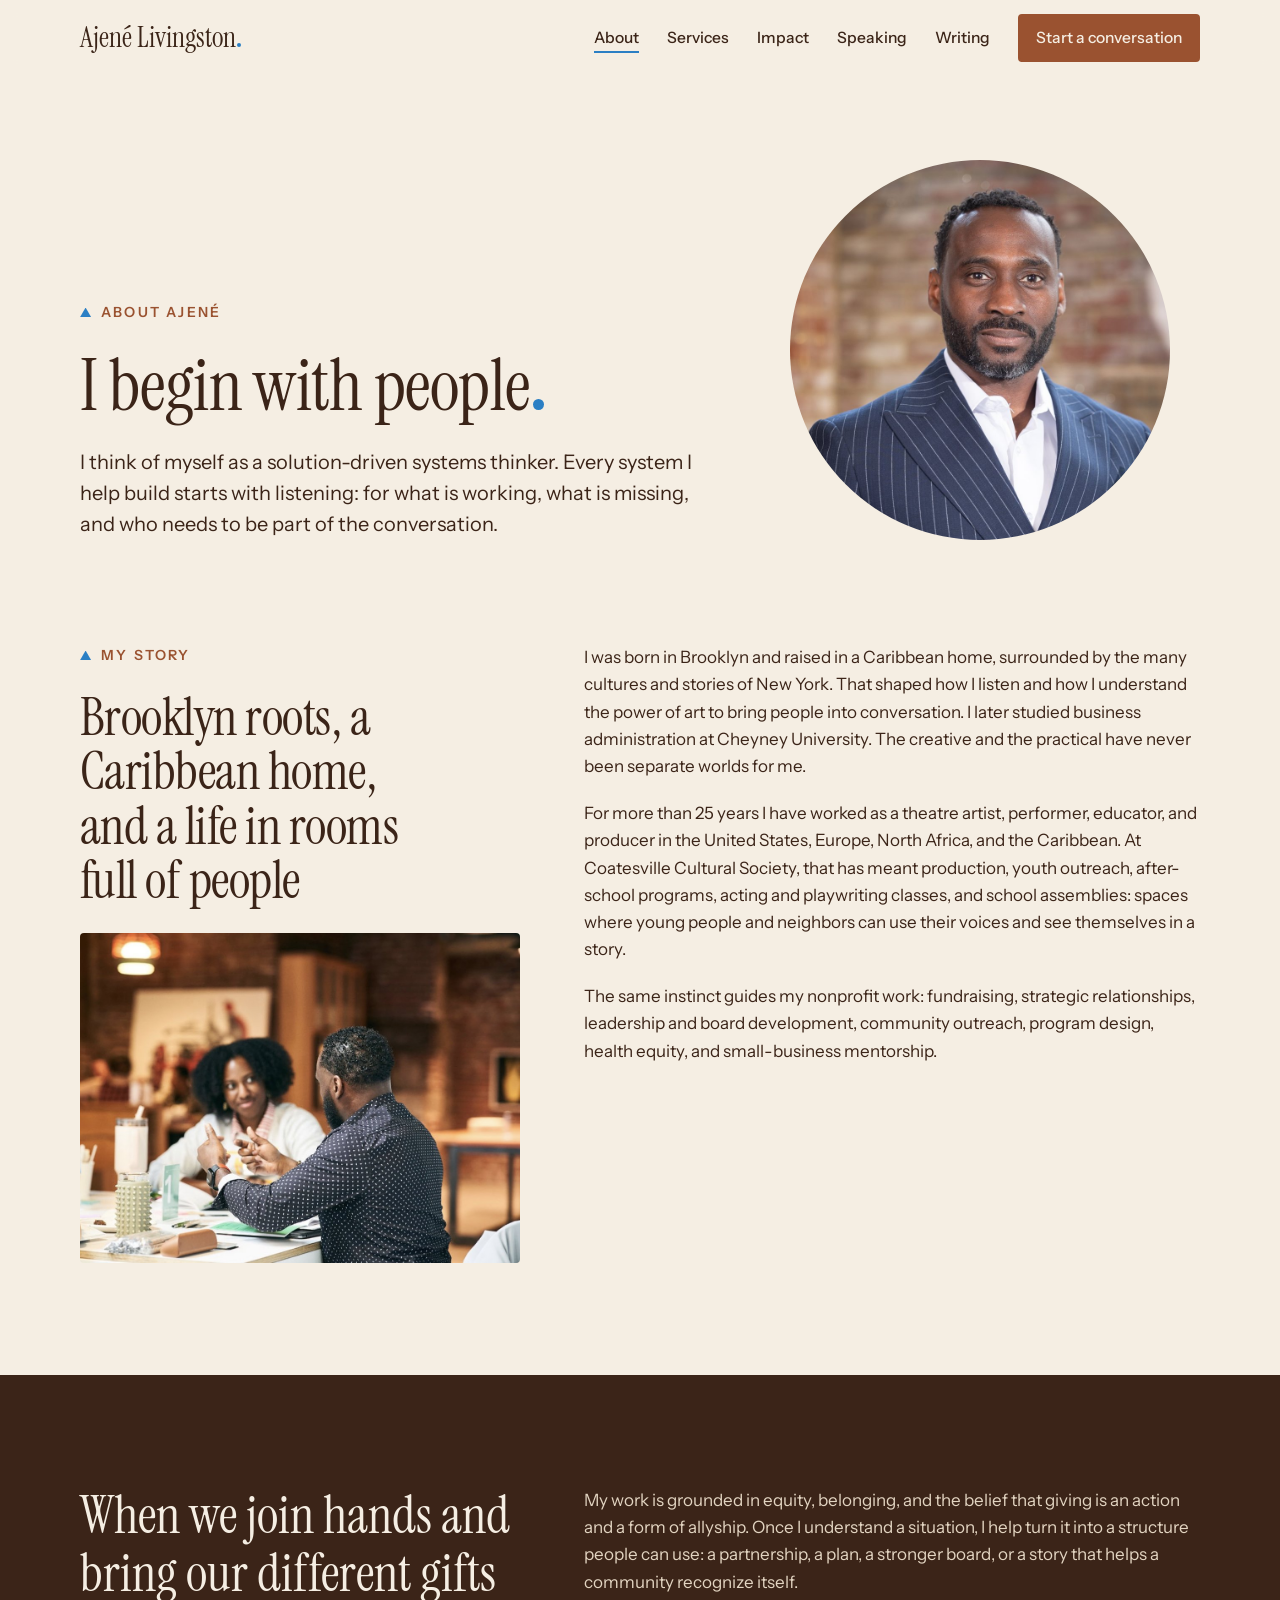
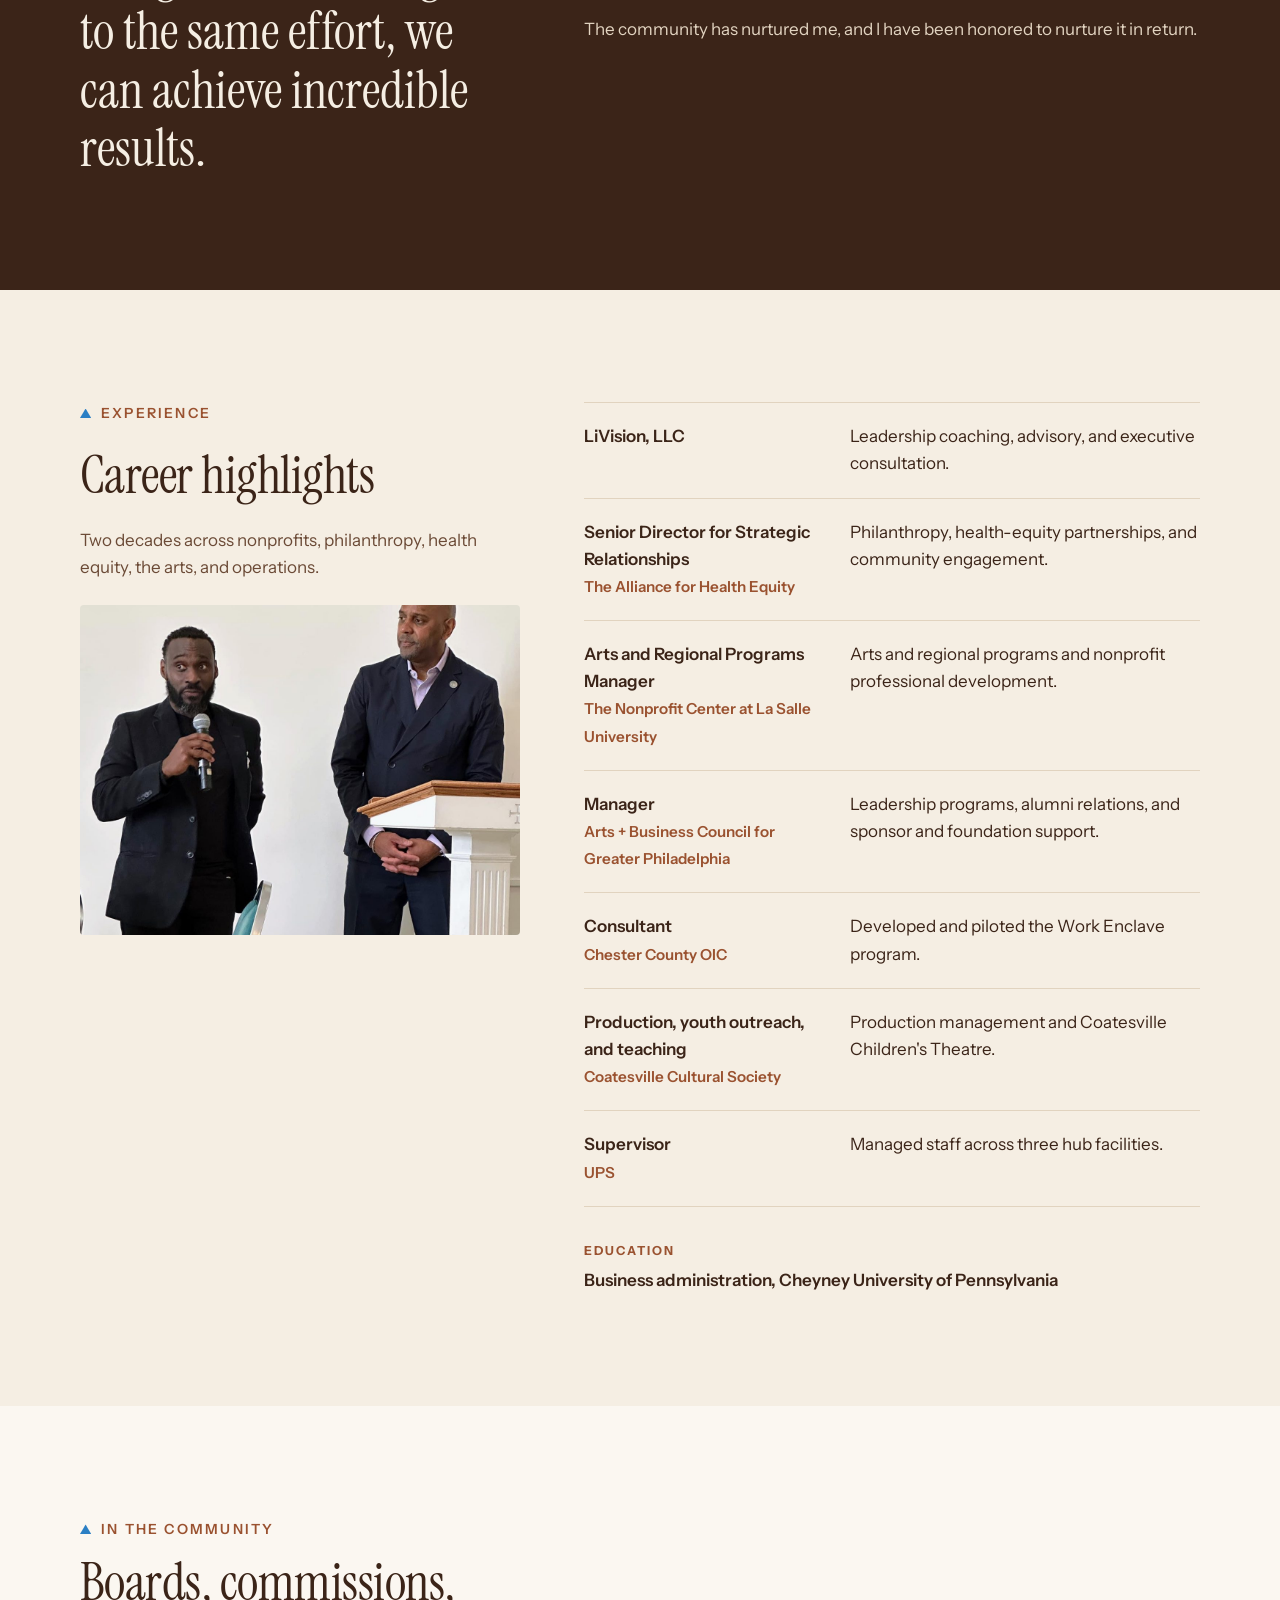
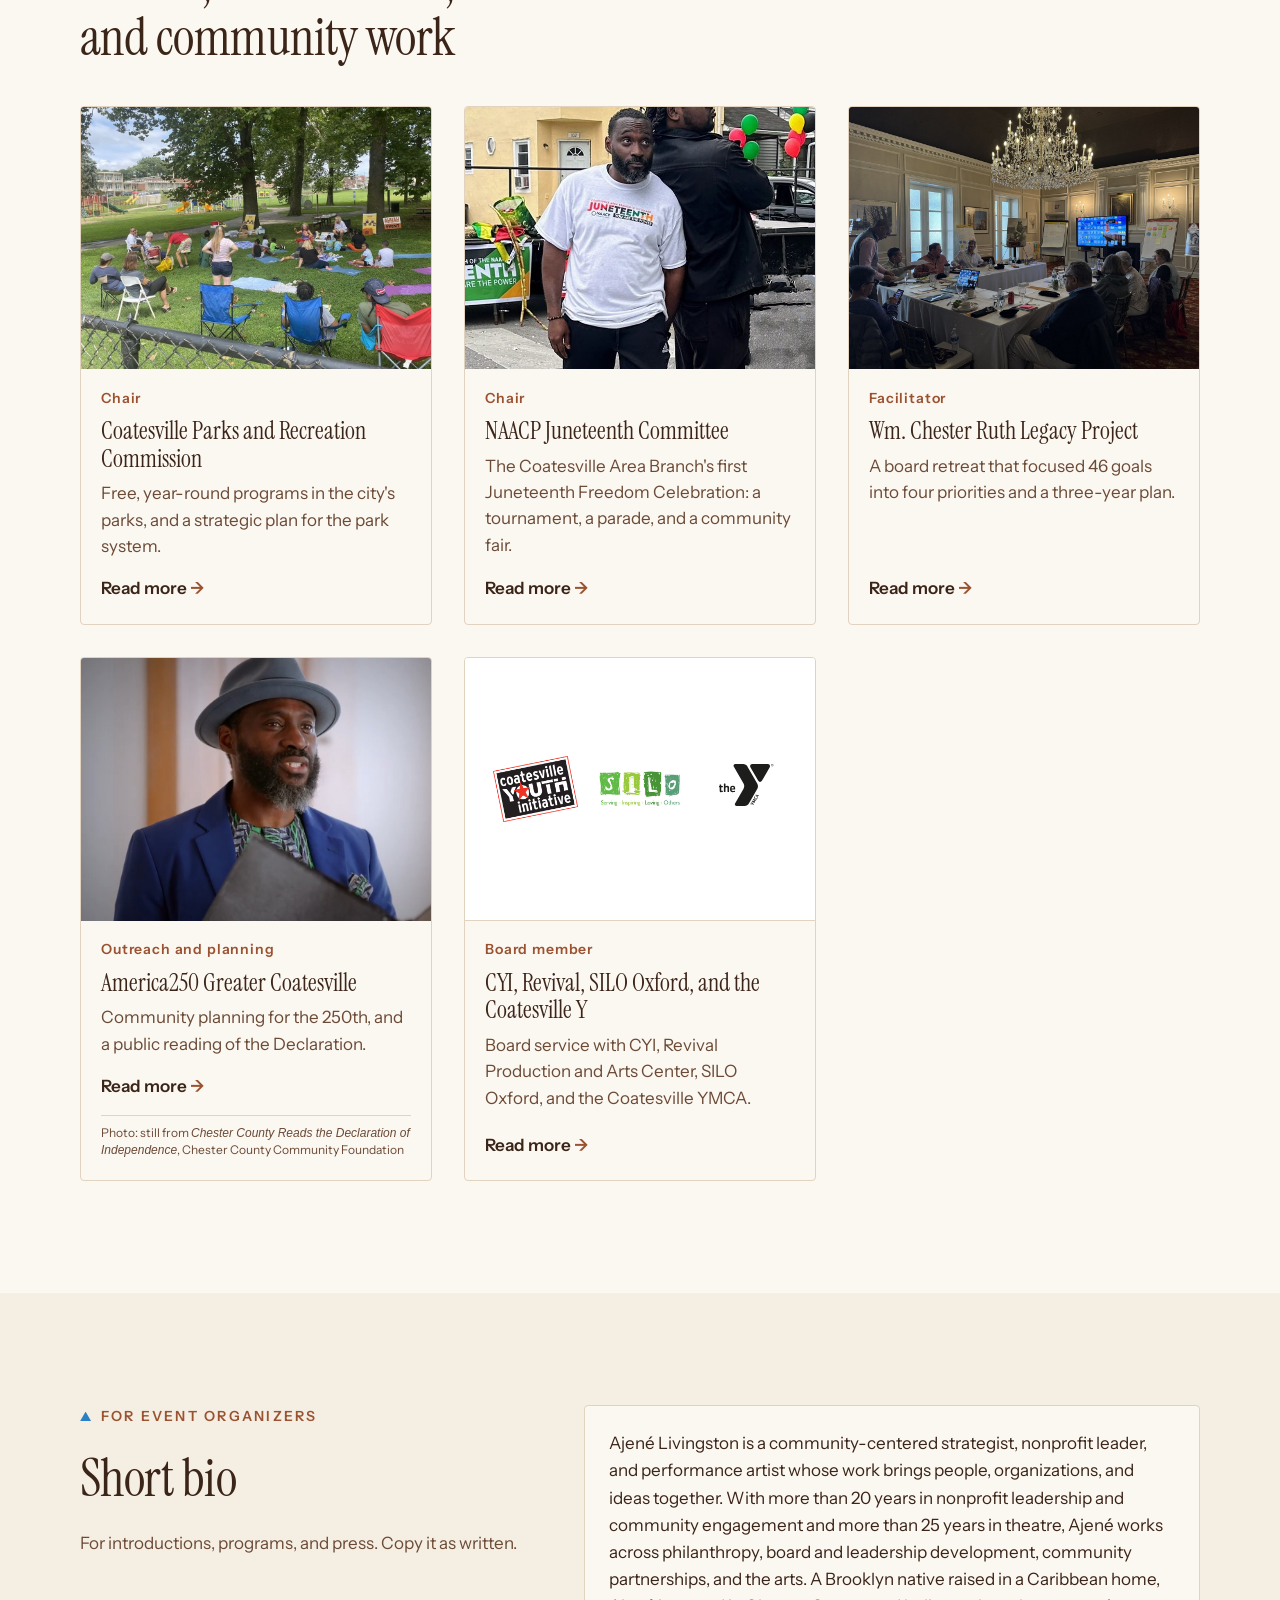
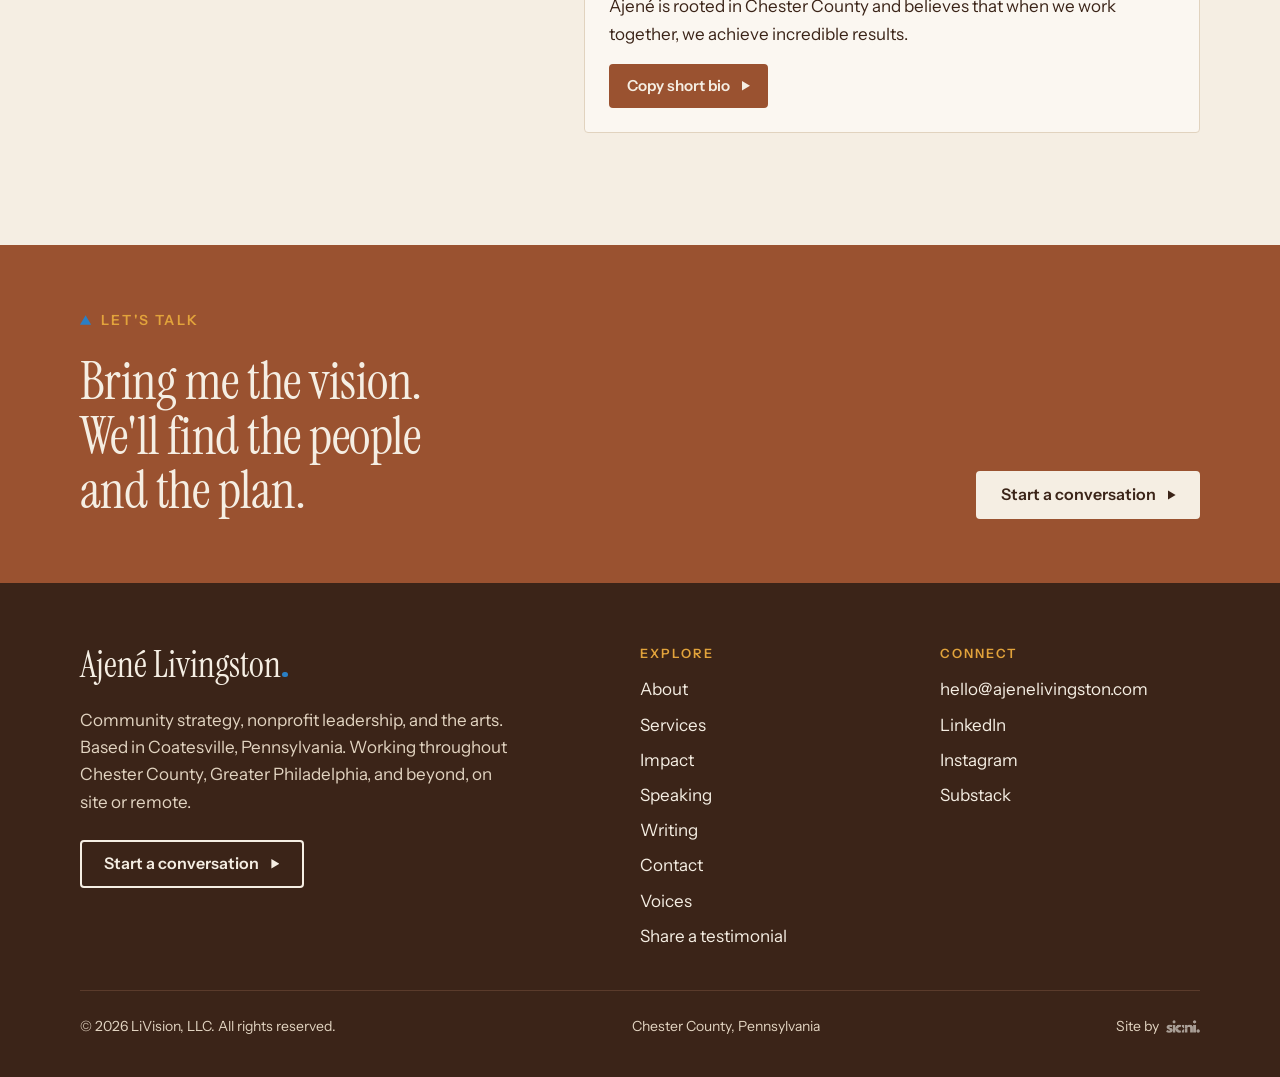
==== commit b689e0fb: "About: Coatesville YMCA named, photo credit for the Chester County Reads still Co-Authored-By: Claud" ====
--- a/about.html
+++ b/about.html
@@ -18,7 +18,7 @@
 <link rel="preconnect" href="https://fonts.googleapis.com">
 <link rel="preconnect" href="https://fonts.gstatic.com" crossorigin>
 <link rel="stylesheet" href="https://fonts.googleapis.com/css2?family=Instrument+Sans:wght@400;500;600;700&amp;family=Instrument+Serif:ital@0;1&amp;display=swap">
-<link rel="stylesheet" href="assets/styles.css?v=20261022f">
+<link rel="stylesheet" href="assets/styles.css?v=20261022g">
 </head>
 <body>
 <a class="skip-link" href="#main">Skip to main content</a>
@@ -113,8 +113,8 @@
         <li class="pcard"><a class="pcard__link" href="impact.html#parks"><img class="pcard__img" src="assets/images/park-story-circle.jpg" loading="lazy" alt="Children gathered on mats for storytelling under shade trees while families watch from lawn chairs at Sundays in the Park." style="object-position:50% 50%"><span class="pcard__text"><span class="card__org">Chair</span><span class="pcard__title">Coatesville Parks and Recreation Commission</span><span class="pcard__sum">Free, year-round programs in the city's parks, and a strategic plan for the park system.</span><span class="pcard__more">Read more</span></span></a></li>
         <li class="pcard"><a class="pcard__link" href="impact.html#juneteenth"><img class="pcard__img" src="assets/images/juneteenth.jpg" loading="lazy" alt="Ajené in a Coatesville Area Branch NAACP Juneteenth shirt at the Freedom Celebration, balloons in red, black, and green behind him." style="object-position:50% 25%"><span class="pcard__text"><span class="card__org">Chair</span><span class="pcard__title">NAACP Juneteenth Committee</span><span class="pcard__sum">The Coatesville Area Branch's first Juneteenth Freedom Celebration: a tournament, a parade, and a community fair.</span><span class="pcard__more">Read more</span></span></a></li>
         <li class="pcard"><a class="pcard__link" href="impact.html#wcrlp"><img class="pcard__img" src="assets/images/wcrlp-retreat.jpg" loading="lazy" alt="Wm. Chester Ruth Legacy Project board members around a U-shaped table under a chandelier at the Hamilton Club, with flip charts of sticky notes and a screen at the front of the room." style="object-position:50% 50%"><span class="pcard__text"><span class="card__org">Facilitator</span><span class="pcard__title">Wm. Chester Ruth Legacy Project</span><span class="pcard__sum">A board retreat that focused 46 goals into four priorities and a three-year plan.</span><span class="pcard__more">Read more</span></span></a></li>
-        <li class="pcard"><a class="pcard__link" href="speaking.html#watch"><img class="pcard__img" src="assets/images/america250-reading.jpg" loading="lazy" alt="Ajené in a gray fedora and blue blazer, reading the Declaration of Independence aloud for Chester County Reads the Declaration." style="object-position:40% 30%"><span class="pcard__text"><span class="card__org">Outreach and planning</span><span class="pcard__title">America250 Greater Coatesville</span><span class="pcard__sum">Community planning for the 250th, and a public reading of the Declaration.</span><span class="pcard__more">Read more</span></span></a></li>
-        <li class="pcard"><a class="pcard__link" href="board-leadership.html"><span class="pcard__img pcard__logos"><img src="assets/images/logo-cyi.png" alt="Coatesville Youth Initiative logo" loading="lazy"><img src="assets/images/logo-silo.jpg" alt="Oxford SILO logo" loading="lazy"><img src="assets/images/logo-ymca.svg" alt="YMCA logo" loading="lazy"></span><span class="pcard__text"><span class="card__org">Board member</span><span class="pcard__title">CYI, Revival, SILO Oxford, and the YMCA</span><span class="pcard__sum">Board service with CYI, Revival Production and Arts Center, SILO Oxford, and the YMCA.</span><span class="pcard__more">Read more</span></span></a></li>
+        <li class="pcard"><a class="pcard__link" href="speaking.html#watch"><img class="pcard__img" src="assets/images/america250-reading.jpg" loading="lazy" alt="Ajené in a gray fedora and blue blazer, reading the Declaration of Independence aloud for Chester County Reads the Declaration." style="object-position:40% 30%"><span class="pcard__text"><span class="card__org">Outreach and planning</span><span class="pcard__title">America250 Greater Coatesville</span><span class="pcard__sum">Community planning for the 250th, and a public reading of the Declaration.</span><span class="pcard__more">Read more</span><span class="pcard__credit">Photo: still from <cite>Chester County Reads the Declaration of Independence</cite>, Chester County Community Foundation</span></span></a></li>
+        <li class="pcard"><a class="pcard__link" href="board-leadership.html"><span class="pcard__img pcard__logos"><img src="assets/images/logo-cyi.png" alt="Coatesville Youth Initiative logo" loading="lazy"><img src="assets/images/logo-silo.jpg" alt="Oxford SILO logo" loading="lazy"><img src="assets/images/logo-ymca.svg" alt="Coatesville YMCA logo" loading="lazy"></span><span class="pcard__text"><span class="card__org">Board member</span><span class="pcard__title">CYI, Revival, SILO Oxford, and the Coatesville Y</span><span class="pcard__sum">Board service with CYI, Revival Production and Arts Center, SILO Oxford, and the Coatesville YMCA.</span><span class="pcard__more">Read more</span></span></a></li>
       </ul>
     </div>
   </section>
@@ -196,7 +196,7 @@
     </div>
   </div>
 </footer>
-<script src="assets/site.js?v=20261022f" defer></script>
-<script src="assets/testimonials.js?v=20261022f" defer></script>
+<script src="assets/site.js?v=20261022g" defer></script>
+<script src="assets/testimonials.js?v=20261022g" defer></script>
 </body>
 </html>
--- a/assets/styles.css
+++ b/assets/styles.css
@@ -846,3 +846,5 @@
 .pcard__logos { display: grid; grid-template-columns: repeat(3, minmax(0, 1fr)); align-items: center; justify-items: center; gap: clamp(0.75rem, 2vw, 1.25rem); padding: clamp(1rem, 3vw, 1.75rem); background: #fff; border-bottom: 1px solid var(--line); }
 .pcard__logos img { width: 100%; max-height: 7rem; object-fit: contain; }
 .pcard__logos img[src*="ymca"] { max-height: 3.25rem; }
+.pcard__credit { font-size: 0.75rem; line-height: 1.4; color: var(--muted); padding-top: 0.6rem; border-top: 1px solid var(--line); margin-top: 0.4rem; }
+.pcard__credit cite { font-style: italic; }
